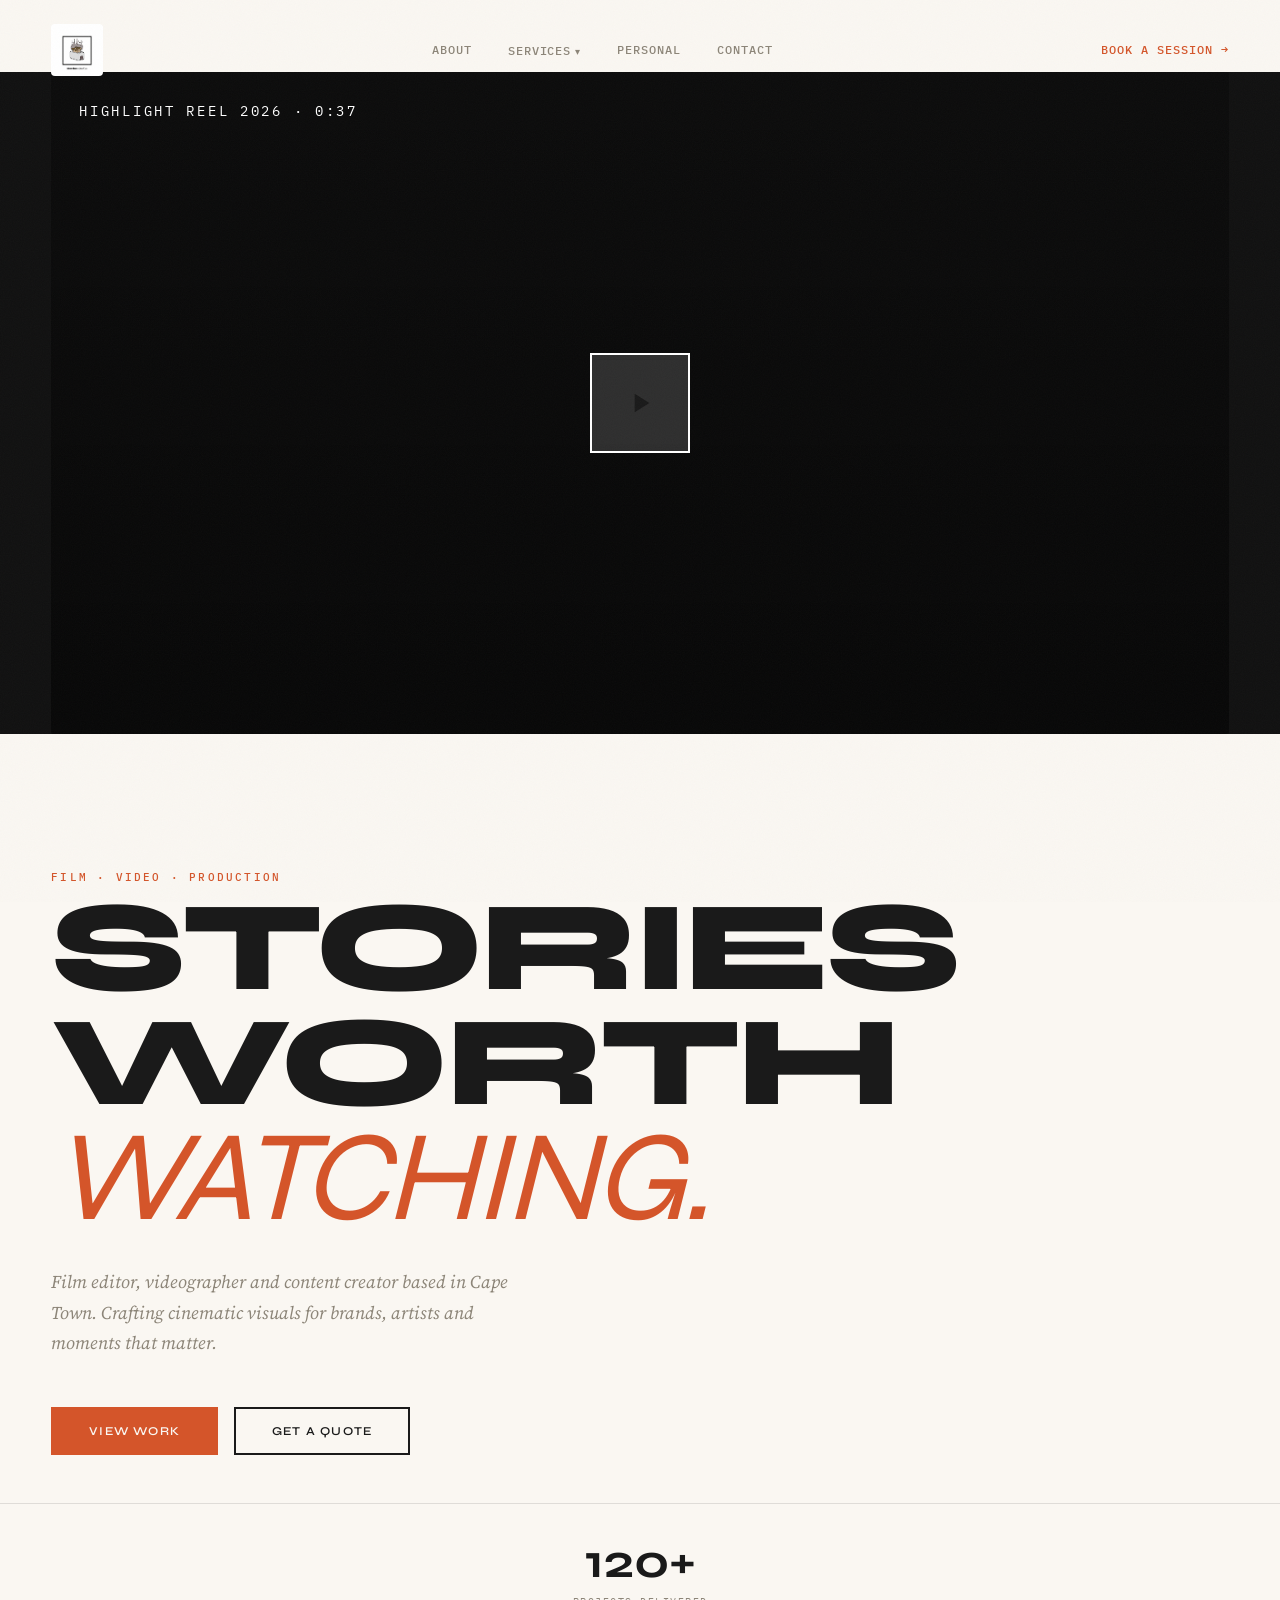
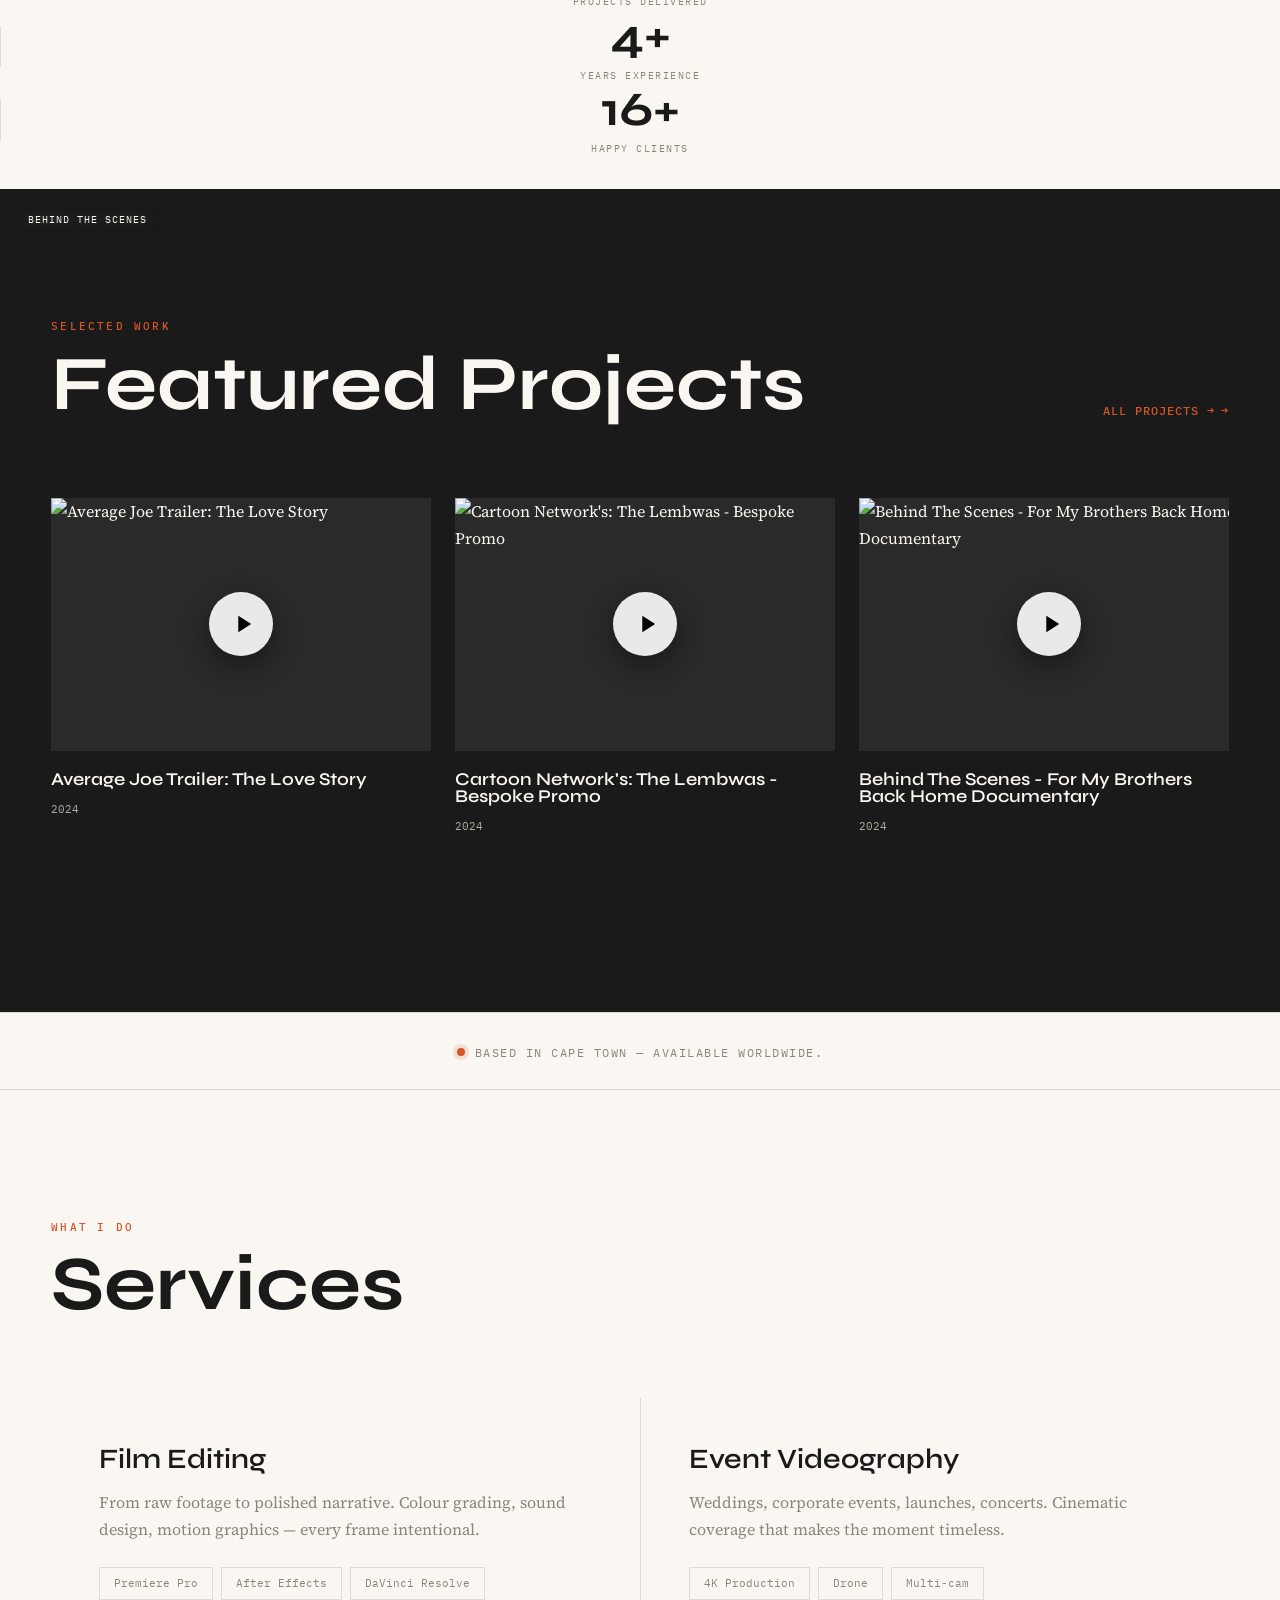
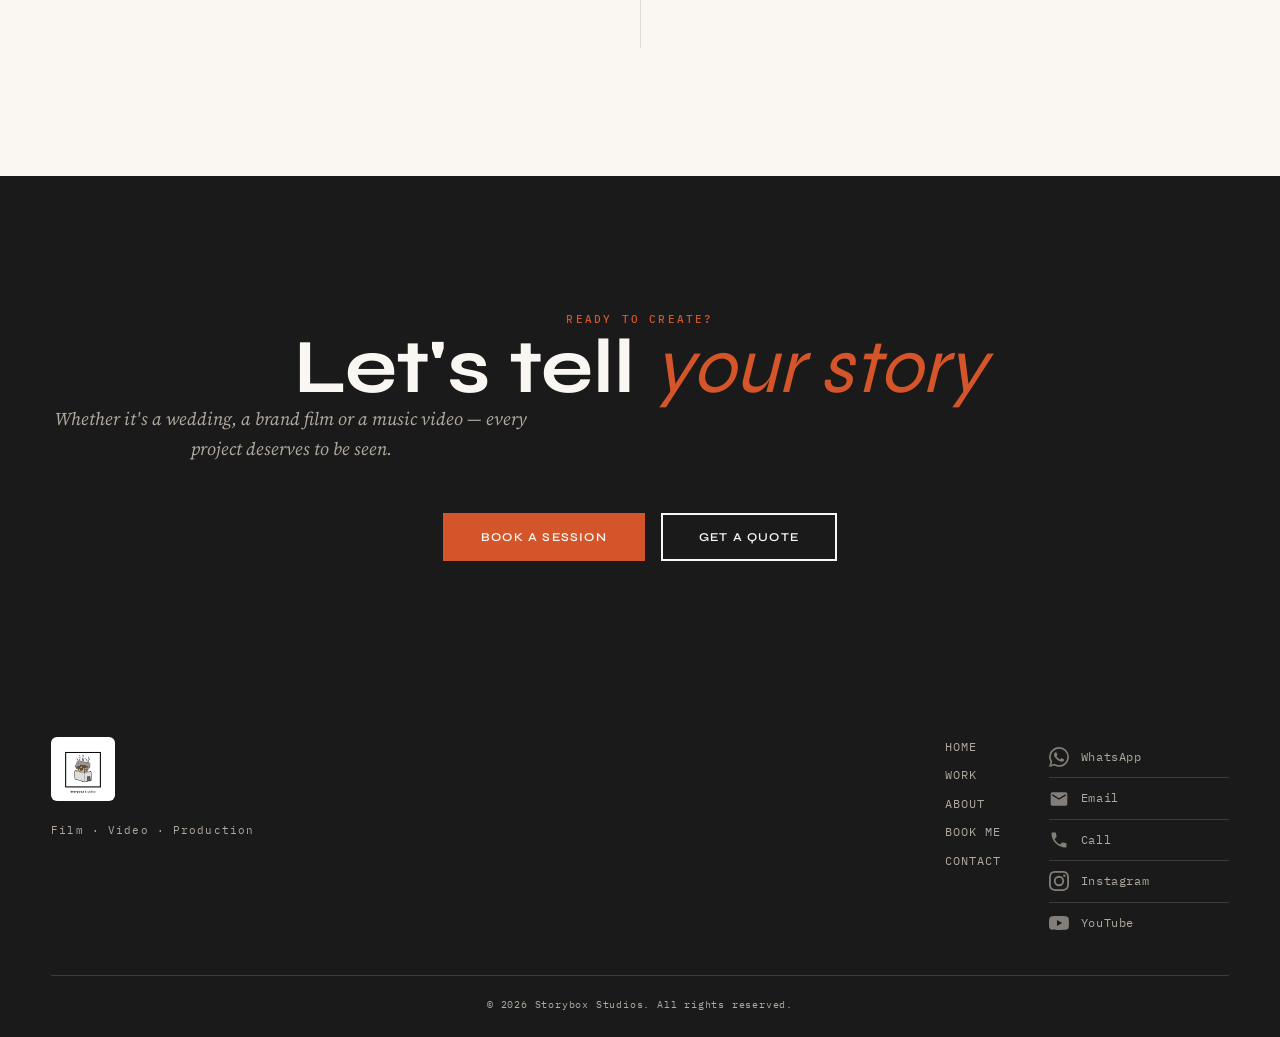
==== index.html @ 56332107 "Fix stats (5yr exp, 20+ clients, remove awards), use logo as OG thumbnail Co-Authored-By: Claude Opu" ====
<!DOCTYPE html>
<html lang="en">
<head>
  <meta charset="UTF-8">
  <meta name="viewport" content="width=device-width, initial-scale=1.0">
  <title>Storybox Studios — Film · Video · Production by Jefte Mulamba</title>
  <meta name="description" content="Storybox Studios by Jefte Mulamba — cinematic storytelling through film editing — Film Editor, Videographer and Photographer based in Cape Town, crafting visuals that move people.">
  <meta name="theme-color" content="#FAF7F2">
  <link rel="icon" href="images/icons/favicon.jpeg" type="image/jpeg">

  <!-- Open Graph / Twitter card — shown when the URL is pasted in
       Slack / WhatsApp / iMessage / LinkedIn / Twitter, etc. -->
  <meta property="og:type" content="website">
  <meta property="og:title" content="Storybox Studios — Film · Video · Production by Jefte Mulamba">
  <meta property="og:description" content="Cinematic films, events and portraits from Cape Town. Watch the 2026 highlight reel.">
  <meta property="og:url" content="https://jefte-portfolio-v2.vercel.app/">
  <meta property="og:site_name" content="Storybox Studios">
  <meta property="og:image" content="https://jefte-portfolio-v2.vercel.app/images/logo.jpeg">
  <meta property="og:image:width" content="500">
  <meta property="og:image:height" content="500">
  <meta name="twitter:card" content="summary">
  <meta name="twitter:title" content="Storybox Studios — Film · Video · Production by Jefte Mulamba">
  <meta name="twitter:description" content="Cinematic films, events and production from Cape Town.">
  <meta name="twitter:image" content="https://jefte-portfolio-v2.vercel.app/images/logo.jpeg">
  <link rel="preconnect" href="https://fonts.googleapis.com">
  <link rel="preconnect" href="https://fonts.gstatic.com" crossorigin>
  <link href="https://fonts.googleapis.com/css2?family=IBM+Plex+Mono:wght@400;500&family=Source+Serif+4:ital,wght@0,400;0,600;1,400&family=Syne:wght@400..800&display=swap" rel="stylesheet">
  <link rel="stylesheet" href="css/style.css">
</head>
<body>

  <!-- Navigation -->
  <nav class="nav">
    <div class="container flex-between">
      <a href="index.html" class="nav-logo"><img src="images/logo.jpeg" alt="Storybox Studios" class="nav-logo-img"></a>
      <div class="nav-links">
        <a href="about.html">About</a>
        <div class="nav-dropdown">
          <span class="nav-dropdown-toggle">Services <span class="nav-dropdown-arrow">▾</span></span>
          <div class="nav-dropdown-menu">
            <a href="film-editing.html">Trailers</a>
            <a href="videography.html">Behind The Scenes</a>
            <a href="documentaries.html">Documentary</a>
            <a href="social-media.html">Social Media</a>
            <a href="events.html">Event</a>
          </div>
        </div>
        
        <a href="personal.html">Personal</a>
        <a href="contact.html">Contact</a>
      </div>
      <a href="booking.html" class="nav-cta">Book a Session &rarr;</a>
      <button class="nav-hamburger" aria-label="Toggle menu"><span></span><span></span><span></span></button>
    </div>
  </nav>

  <!-- Mobile Menu -->
  <div class="nav-mobile">
    <a href="index.html">Home</a>
    <a href="about.html">About</a>
    <a href="film-editing.html" class="nav-mobile-sub">Trailers</a>
    <a href="videography.html" class="nav-mobile-sub">Behind The Scenes</a>
    <a href="documentaries.html" class="nav-mobile-sub">Documentary</a>
    <a href="social-media.html" class="nav-mobile-sub">Social Media</a>
    <a href="events.html" class="nav-mobile-sub">Event</a>
    <a href="personal.html">Personal</a>
    <a href="contact.html">Contact</a>
    <a href="booking.html" class="btn btn-primary" style="margin-top:24px;">Book Me</a>
  </div>

  <main>

    <!-- Showreel — Hover-to-play highlight reel -->
    <section class="showreel-hero">
      <div class="container">
        <div class="showreel-hover" id="showreel-hover" data-video="4DM_57ZgZG4">
          <div class="showreel-thumb" style="width:100%;aspect-ratio:16/9;background-image:url('https://img.youtube.com/vi/4DM_57ZgZG4/maxresdefault.jpg');background-size:cover;background-position:center;position:relative;cursor:pointer;border-radius:2px;overflow:hidden;">
            <div style="position:absolute;inset:0;background:linear-gradient(180deg,rgba(0,0,0,0.3) 0%,rgba(0,0,0,0.55) 100%);pointer-events:none;"></div>
            <span style="position:absolute;top:clamp(16px,3vw,28px);left:clamp(16px,3vw,28px);color:#fff;letter-spacing:0.2em;z-index:2;font-family:'IBM Plex Mono',monospace;font-size:clamp(0.7rem,1.2vw,0.85rem);text-transform:uppercase;">HIGHLIGHT REEL 2026 &middot; 0:37</span>
            <div class="play-btn" style="position:absolute;top:50%;left:50%;transform:translate(-50%,-50%);z-index:2;width:clamp(64px,10vw,100px);height:clamp(64px,10vw,100px);background:rgba(255,255,255,0.15);border-color:#fff;backdrop-filter:blur(4px);-webkit-backdrop-filter:blur(4px);border:2px solid #fff;display:flex;align-items:center;justify-content:center;cursor:pointer;transition:all 0.3s ease;">
              <svg viewBox="0 0 24 24" fill="none" xmlns="http://www.w3.org/2000/svg" style="fill:#fff;width:32px;height:32px;"><polygon points="8,5 19,12 8,19" fill="currentColor"/></svg>
            </div>
          </div>
          <div class="showreel-player" id="showreel-player" style="display:none;aspect-ratio:16/9;border-radius:2px;overflow:hidden;"></div>
        </div>
      </div>
    </section>

    <!-- Hero Section -->
    <section class="hero" style="min-height:auto;padding:clamp(80px,10vw,140px) 0 0;">
      <div class="container">
        <div class="hero-content">
          <span class="section-subtitle">Film &middot; Video &middot; Production</span>
          <h1>STORIES<br>WORTH <em>Watching.</em></h1>
          <p class="hero-subtitle">Film editor, videographer and content creator based in Cape Town. Crafting cinematic visuals for brands, artists and moments that matter.</p>
          <div class="hero-buttons" style="position:relative;z-index:3;">
            <a href="portfolio.html" class="btn btn-primary">View Work</a>
            <a href="quote.html" class="btn btn-secondary">Get a Quote</a>
          </div>
        </div>
      </div>
      <div class="hero-stats">
        <div class="stat">
          <div class="stat-number"><span class="counter" data-target="150">0</span>+</div>
          <div class="stat-label">Projects Delivered</div>
        </div>
        <div class="stat">
          <div class="stat-number"><span class="counter" data-target="5">0</span>+</div>
          <div class="stat-label">Years Experience</div>
        </div>
        <div class="stat">
          <div class="stat-number"><span class="counter" data-target="20">0</span>+</div>
          <div class="stat-label">Happy Clients</div>
        </div>
      </div>
    </section>

    <!-- (Showreel moved to top of page) -->

    <!-- Featured Projects Section -->
    <section class="section section--dark reveal">
      <div class="container">
        <div class="section-header">
          <div>
            <span class="section-subtitle">Selected Work</span>
            <h2>Featured Projects</h2>
          </div>
          <a href="portfolio.html" class="btn-text">All Projects &rarr;</a>
        </div>
        <div class="projects-scroll">
          <a href="https://youtu.be/Tak3udb7nVI" data-video="Tak3udb7nVI" target="_blank" rel="noopener" class="project-card" data-category="documentary">
            <div class="project-card-image">
              <img src="https://img.youtube.com/vi/Tak3udb7nVI/maxresdefault.jpg" alt="Average Joe Trailer: The Love Story" loading="lazy">
            </div>
            <span class="project-card-category">TRAILER</span>
            <div class="project-card-info">
              <h3 class="project-card-title">Average Joe Trailer: The Love Story</h3>
              <span class="project-card-meta">2024</span>
            </div>
          </a>
          <a href="https://youtu.be/nRXGHxlPu4A" data-video="nRXGHxlPu4A" target="_blank" rel="noopener" class="project-card" data-category="documentary">
            <div class="project-card-image">
              <img src="https://img.youtube.com/vi/nRXGHxlPu4A/maxresdefault.jpg" alt="Cartoon Network's: The Lembwas - Bespoke Promo" loading="lazy">
            </div>
            <span class="project-card-category">TRAILER</span>
            <div class="project-card-info">
              <h3 class="project-card-title">Cartoon Network's: The Lembwas - Bespoke Promo</h3>
              <span class="project-card-meta">2024</span>
            </div>
          </a>
          <a href="https://youtu.be/83xiYw1awkE" data-video="83xiYw1awkE" target="_blank" rel="noopener" class="project-card" data-category="video">
            <div class="project-card-image">
              <img src="https://img.youtube.com/vi/83xiYw1awkE/maxresdefault.jpg" alt="Behind The Scenes - For My Brothers Back Home Documentary" loading="lazy">
            </div>
            <span class="project-card-category">BEHIND THE SCENES</span>
            <div class="project-card-info">
              <h3 class="project-card-title">Behind The Scenes - For My Brothers Back Home Documentary</h3>
              <span class="project-card-meta">2024</span>
            </div>
          </a>
          <a href="https://youtu.be/ZZcAOhdCEIQ" data-video="ZZcAOhdCEIQ" target="_blank" rel="noopener" class="project-card" data-category="video">
            <div class="project-card-image">
              <img src="https://img.youtube.com/vi/ZZcAOhdCEIQ/maxresdefault.jpg" alt="Behind The Scenes - Average Joe S2" loading="lazy">
            </div>
            <span class="project-card-category">BEHIND THE SCENES</span>
            <div class="project-card-info">
              <h3 class="project-card-title">Behind The Scenes - Average Joe S2</h3>
              <span class="project-card-meta">2024</span>
            </div>
          </a>
        </div>
      </div>
    </section>

    <!-- One-line personality beat between Featured Projects and Services -->
    <section class="location-beat">
      <div class="container">
        <p>
          <span class="location-dot"></span>
          Based in Cape Town &mdash; available worldwide.
        </p>
      </div>
    </section>

    <!-- Services Section -->
    <section class="section section--light reveal">
      <div class="container">
        <div class="section-header">
          <div>
            <span class="section-subtitle">What I Do</span>
            <h2>Services</h2>
          </div>
        </div>
        <div class="services-grid">
          <div class="service-card">
            <h3>Film Editing</h3>
            <p>From raw footage to polished narrative. Colour grading, sound design, motion graphics — every frame intentional.</p>
            <div class="service-tags">
              <span class="service-tag">Premiere Pro</span>
              <span class="service-tag">After Effects</span>
              <span class="service-tag">DaVinci Resolve</span>
            </div>
          </div>
          <div class="service-card">
            <h3>Event Videography</h3>
            <p>Weddings, corporate events, launches, concerts. Cinematic coverage that makes the moment timeless.</p>
            <div class="service-tags">
              <span class="service-tag">4K Production</span>
              <span class="service-tag">Drone</span>
              <span class="service-tag">Multi-cam</span>
            </div>
          </div>
        </div>
      </div>
    </section>

    <!-- CTA Section -->
    <section class="section section--dark reveal" style="text-align:center;">
      <div class="container">
        <span class="section-subtitle">Ready to create?</span>
        <h2>Let's tell <em>your story</em></h2>
        <p class="hero-subtitle">Whether it's a wedding, a brand film or a music video — every project deserves to be seen.</p>
        <div class="hero-buttons" style="justify-content:center;">
          <a href="booking.html" class="btn btn-primary">Book a Session</a>
          <a href="quote.html" class="btn btn-secondary">Get a Quote</a>
        </div>
      </div>
    </section>

  </main>

  <!-- Footer -->
  <footer class="footer">
    <div class="container">
      <div class="footer-compact">
        <div class="footer-brand">
          <a href="index.html" class="nav-logo" style="display:inline-block;margin-bottom:12px;"><img src="images/logo.jpeg" alt="Storybox Studios" class="nav-logo-img nav-logo-img--footer"></a>
          <p>Film &middot; Video &middot; Production</p>
        </div>
        <div class="footer-nav">
          <a href="index.html">Home</a>
          <a href="portfolio.html">Work</a>
          <a href="about.html">About</a>
          <a href="booking.html">Book Me</a>
          <a href="contact.html">Contact</a>
        </div>
        <div class="footer-social">
          <a href="https://wa.me/27761708151" target="_blank" rel="noopener" aria-label="WhatsApp"><svg width="20" height="20" viewBox="0 0 24 24" fill="currentColor"><path d="M17.472 14.382c-.297-.149-1.758-.867-2.03-.967-.273-.099-.471-.148-.67.15-.197.297-.767.966-.94 1.164-.173.199-.347.223-.644.075-.297-.15-1.255-.463-2.39-1.475-.883-.788-1.48-1.761-1.653-2.059-.173-.297-.018-.458.13-.606.134-.133.298-.347.446-.52.149-.174.198-.298.298-.497.099-.198.05-.371-.025-.52-.075-.149-.669-1.612-.916-2.207-.242-.579-.487-.5-.669-.51-.173-.008-.371-.01-.57-.01-.198 0-.52.074-.792.372-.272.297-1.04 1.016-1.04 2.479 0 1.462 1.065 2.875 1.213 3.074.149.198 2.096 3.2 5.077 4.487.709.306 1.262.489 1.694.625.712.227 1.36.195 1.871.118.571-.085 1.758-.719 2.006-1.413.248-.694.248-1.289.173-1.413-.074-.124-.272-.198-.57-.347m-5.421 7.403h-.004a9.87 9.87 0 01-5.031-1.378l-.361-.214-3.741.982.998-3.648-.235-.374a9.86 9.86 0 01-1.51-5.26c.001-5.45 4.436-9.884 9.888-9.884 2.64 0 5.122 1.03 6.988 2.898a9.825 9.825 0 012.893 6.994c-.003 5.45-4.437 9.884-9.885 9.884m8.413-18.297A11.815 11.815 0 0012.05 0C5.495 0 .16 5.335.157 11.892c0 2.096.547 4.142 1.588 5.945L.057 24l6.305-1.654a11.882 11.882 0 005.683 1.448h.005c6.554 0 11.89-5.335 11.893-11.893a11.821 11.821 0 00-3.48-8.413z"/></svg><span>WhatsApp</span></a>
          <a href="mailto:jeftenotwstudios@gmail.com" aria-label="Email"><svg width="20" height="20" viewBox="0 0 24 24" fill="currentColor"><path d="M20 4H4c-1.1 0-2 .9-2 2v12c0 1.1.9 2 2 2h16c1.1 0 2-.9 2-2V6c0-1.1-.9-2-2-2zm0 4l-8 5-8-5V6l8 5 8-5v2z"/></svg><span>Email</span></a>
          <a href="tel:+27761708151" aria-label="Call"><svg width="20" height="20" viewBox="0 0 24 24" fill="currentColor"><path d="M6.62 10.79c1.44 2.83 3.76 5.14 6.59 6.59l2.2-2.2c.27-.27.67-.36 1.02-.24 1.12.37 2.33.57 3.57.57.55 0 1 .45 1 1V20c0 .55-.45 1-1 1-9.39 0-17-7.61-17-17 0-.55.45-1 1-1h3.5c.55 0 1 .45 1 1 0 1.25.2 2.45.57 3.57.11.35.03.74-.25 1.02l-2.2 2.2z"/></svg><span>Call</span></a>
          <a href="https://instagram.com/jeftes_photography" target="_blank" rel="noopener" aria-label="Instagram"><svg width="20" height="20" viewBox="0 0 24 24" fill="currentColor"><path d="M12 2.163c3.204 0 3.584.012 4.85.07 3.252.148 4.771 1.691 4.919 4.919.058 1.265.069 1.645.069 4.849 0 3.205-.012 3.584-.069 4.849-.149 3.225-1.664 4.771-4.919 4.919-1.266.058-1.644.07-4.85.07-3.204 0-3.584-.012-4.849-.07-3.26-.149-4.771-1.699-4.919-4.92-.058-1.265-.07-1.644-.07-4.849 0-3.204.013-3.583.07-4.849.149-3.227 1.664-4.771 4.919-4.919 1.266-.057 1.645-.069 4.849-.069zM12 0C8.741 0 8.333.014 7.053.072 2.695.272.273 2.69.073 7.052.014 8.333 0 8.741 0 12c0 3.259.014 3.668.072 4.948.2 4.358 2.618 6.78 6.98 6.98C8.333 23.986 8.741 24 12 24c3.259 0 3.668-.014 4.948-.072 4.354-.2 6.782-2.618 6.979-6.98.059-1.28.073-1.689.073-4.948 0-3.259-.014-3.667-.072-4.947-.196-4.354-2.617-6.78-6.979-6.98C15.668.014 15.259 0 12 0zm0 5.838a6.162 6.162 0 100 12.324 6.162 6.162 0 000-12.324zM12 16a4 4 0 110-8 4 4 0 010 8zm6.406-11.845a1.44 1.44 0 100 2.881 1.44 1.44 0 000-2.881z"/></svg><span>Instagram</span></a>
          <a href="https://youtube.com/@jefte" target="_blank" rel="noopener" aria-label="YouTube"><svg width="20" height="20" viewBox="0 0 24 24" fill="currentColor"><path d="M23.498 6.186a3.016 3.016 0 00-2.122-2.136C19.505 3.545 12 3.545 12 3.545s-7.505 0-9.377.505A3.017 3.017 0 00.502 6.186C0 8.07 0 12 0 12s0 3.93.502 5.814a3.016 3.016 0 002.122 2.136c1.871.505 9.376.505 9.376.505s7.505 0 9.377-.505a3.015 3.015 0 002.122-2.136C24 15.93 24 12 24 12s0-3.93-.502-5.814zM9.545 15.568V8.432L15.818 12l-6.273 3.568z"/></svg><span>YouTube</span></a>
        </div>
      </div>
      <div class="footer-bottom">
        <p>&copy; 2026 Storybox Studios. All rights reserved.</p>
      </div>
    </div>
  </footer>

  <script src="js/main.js"></script>
  <script>
  // Showreel: hover-to-play (desktop) + tap-to-play (mobile) with unmute button
  (function() {
    var el = document.getElementById('showreel-hover');
    if (!el) return;
    var videoId = el.getAttribute('data-video');
    var thumb = el.querySelector('.showreel-thumb');
    var player = document.getElementById('showreel-player');
    var timer = null;
    var ytPlayer = null;
    var isMuted = true;
    var isPlaying = false;
    var apiReady = false;
    var isTouch = 'ontouchstart' in window || navigator.maxTouchPoints > 0;

    // Create unmute button
    var unmuteBtn = document.createElement('button');
    unmuteBtn.type = 'button';
    unmuteBtn.setAttribute('aria-label', 'Unmute video');
    unmuteBtn.style.cssText = 'display:none;position:absolute;bottom:20px;right:20px;z-index:10;width:48px;height:48px;border-radius:50%;border:2px solid #fff;background:rgba(0,0,0,0.6);color:#fff;cursor:pointer;font-size:20px;backdrop-filter:blur(4px);-webkit-backdrop-filter:blur(4px);transition:background 0.2s;';
    unmuteBtn.textContent = '\uD83D\uDD07';
    el.style.position = 'relative';
    el.appendChild(unmuteBtn);

    // Create close button (mobile only)
    var closeBtn = document.createElement('button');
    closeBtn.type = 'button';
    closeBtn.setAttribute('aria-label', 'Close video');
    closeBtn.style.cssText = 'display:none;position:absolute;top:16px;right:16px;z-index:10;width:40px;height:40px;border-radius:50%;border:2px solid #fff;background:rgba(0,0,0,0.6);color:#fff;cursor:pointer;font-size:18px;backdrop-filter:blur(4px);-webkit-backdrop-filter:blur(4px);transition:background 0.2s;line-height:1;';
    closeBtn.textContent = '\u2715';
    el.appendChild(closeBtn);

    unmuteBtn.addEventListener('click', function(e) {
      e.stopPropagation();
      e.preventDefault();
      if (!ytPlayer || !ytPlayer.isMuted) return;
      try {
        if (isMuted) {
          ytPlayer.unMute();
          ytPlayer.setVolume(100);
          isMuted = false;
          unmuteBtn.textContent = '\uD83D\uDD0A';
        } else {
          ytPlayer.mute();
          isMuted = true;
          unmuteBtn.textContent = '\uD83D\uDD07';
        }
      } catch(err) {}
    });

    function startVideo() {
      if (isPlaying) return;
      if (!apiReady) return;
      isPlaying = true;
      var playerDiv = document.createElement('div');
      playerDiv.id = 'yt-showreel';
      playerDiv.style.cssText = 'width:100%;height:100%;';
      while (player.firstChild) player.removeChild(player.firstChild);
      player.appendChild(playerDiv);
      player.style.display = 'block';
      thumb.style.display = 'none';
      unmuteBtn.style.display = 'block';
      if (isTouch) closeBtn.style.display = 'block';
      isMuted = true;
      unmuteBtn.textContent = '\uD83D\uDD07';

      ytPlayer = new YT.Player('yt-showreel', {
        videoId: videoId,
        playerVars: {
          autoplay: 1,
          mute: 1,
          controls: 0,
          showinfo: 0,
          rel: 0,
          modestbranding: 1,
          loop: 1,
          playlist: videoId,
          playsinline: 1,
          enablejsapi: 1,
          origin: window.location.origin
        },
        events: {
          onReady: function(event) {
            event.target.playVideo();
          }
        }
      });
    }

    function stopVideo() {
      clearTimeout(timer);
      try {
        if (ytPlayer && ytPlayer.destroy) {
          ytPlayer.destroy();
        }
      } catch(err) {}
      ytPlayer = null;
      player.style.display = 'none';
      while (player.firstChild) player.removeChild(player.firstChild);
      thumb.style.display = 'block';
      unmuteBtn.style.display = 'none';
      closeBtn.style.display = 'none';
      isMuted = true;
      isPlaying = false;
    }

    if (isTouch) {
      el.addEventListener('click', function(e) {
        if (e.target === unmuteBtn || e.target === closeBtn) return;
        e.preventDefault();
        if (isPlaying) return;
        startVideo();
      });

      closeBtn.addEventListener('click', function(e) {
        e.stopPropagation();
        e.preventDefault();
        stopVideo();
      });
    } else {
      el.addEventListener('mouseenter', function() {
        timer = setTimeout(startVideo, 300);
      });

      el.addEventListener('mouseleave', function() {
        stopVideo();
      });
    }

    // Load YouTube IFrame API
    window.onYouTubeIframeAPIReady = function() {
      apiReady = true;
    };
    var tag = document.createElement('script');
    tag.src = 'https://www.youtube.com/iframe_api';
    document.head.appendChild(tag);
  })();
  </script>
</body>
</html>
---- css/style.css ----
/* ============================================================
   JEFTE PORTFOLIO — Editorial Brutalist Stylesheet
   Film Editor / Videographer / Photographer

   Aesthetic: High-fashion magazine meets architectural brutalism
   References: Vogue, Wallpaper*, Kinfolk
   ============================================================ */


/* ============================================================
   0. CSS CUSTOM PROPERTIES
   ============================================================ */

:root {
  /* Backgrounds */
  --bg-light: #FAF7F2;
  --bg-dark: #1A1A1A;
  --bg-darker: #111111;

  /* Text */
  --text-dark: #1A1A1A;
  --text-light: #FAF7F2;
  --text-muted: #8C8578;
  --text-muted-light: #B0A99F;

  /* Accent */
  --accent: #D4552A;
  --accent-hover: #E06030;

  /* Borders */
  --border-dark: #1A1A1A;
  --border-light: rgba(26, 26, 26, 0.12);
  --border-light-on-dark: rgba(250, 247, 242, 0.15);

  /* Spacing */
  --section-padding: clamp(80px, 10vw, 160px);
  --container-padding: clamp(24px, 4vw, 60px);
}


/* ============================================================
   1. RESET & BASE
   ============================================================ */

*,
*::before,
*::after {
  box-sizing: border-box;
  margin: 0;
  padding: 0;
}

html {
  scroll-behavior: smooth;
  -webkit-text-size-adjust: 100%;
}

body {
  font-family: 'Source Serif 4', serif;
  font-size: 1rem;
  line-height: 1.7;
  color: var(--text-dark);
  background-color: var(--bg-light);
  -webkit-font-smoothing: antialiased;
  -moz-osx-font-smoothing: grayscale;
  overflow-x: hidden;
}

/* Film Grain Overlay — static texture, no animation to prevent edge flicker */
body::after {
  content: '';
  position: fixed;
  top: -2px;
  left: -2px;
  width: calc(100% + 4px);
  height: calc(100% + 4px);
  pointer-events: none;
  z-index: 9999;
  opacity: 0.03;
  background-image: url("data:image/svg+xml,%3Csvg viewBox='0 0 256 256' xmlns='http://www.w3.org/2000/svg'%3E%3Cfilter id='noise'%3E%3CfeTurbulence type='fractalNoise' baseFrequency='0.9' numOctaves='4' stitchTiles='stitch'/%3E%3C/filter%3E%3Crect width='100%25' height='100%25' filter='url(%23noise)'/%3E%3C/svg%3E");
  background-repeat: repeat;
  background-size: 256px 256px;
}

::selection {
  background-color: var(--accent);
  color: var(--text-light);
}

img {
  max-width: 100%;
  height: auto;
  display: block;
}

a {
  color: inherit;
  text-decoration: none;
}

ul,
ol {
  list-style: none;
}

button {
  font-family: inherit;
  cursor: pointer;
  border: none;
  background: none;
}

input,
select,
textarea {
  font-family: inherit;
  font-size: inherit;
}


/* ============================================================
   2. TYPOGRAPHY
   ============================================================ */

h1, h2, h3, h4, h5, h6 {
  font-family: 'Syne', sans-serif;
  font-weight: 700;
  line-height: 0.95;
}

h1 {
  font-size: clamp(3rem, 10vw, 10rem);
  font-weight: 800;
  line-height: 0.9;
  letter-spacing: -0.03em;
  text-transform: uppercase;
}

h2 {
  font-size: clamp(2.5rem, 6vw, 5rem);
  font-weight: 700;
  line-height: 0.95;
}

h3 {
  font-size: clamp(1.25rem, 2.5vw, 1.75rem);
  font-weight: 600;
}

p {
  font-family: 'Source Serif 4', serif;
  line-height: 1.7;
  color: var(--text-muted);
}

/* Dramatic weight contrast — thin italic em inside bold headings */
h1 em,
h2 em {
  font-style: italic;
  font-weight: 400;
  color: var(--accent);
}

/* Section subtitle — monospace label */
.section-subtitle {
  font-family: 'IBM Plex Mono', monospace;
  font-size: 0.6875rem;
  font-weight: 500;
  letter-spacing: 0.2em;
  text-transform: uppercase;
  color: var(--accent);
}

/* Large decorative section numbers: 01, 02, 03 ... */
.section-number {
  font-family: 'Syne', sans-serif;
  font-size: clamp(6rem, 15vw, 12rem);
  font-weight: 800;
  color: transparent;
  -webkit-text-stroke: 1px rgba(26, 26, 26, 0.08);
  position: absolute;
  pointer-events: none;
  user-select: none;
  line-height: 1;
}

/* Section numbers on dark backgrounds */
.section--dark .section-number {
  -webkit-text-stroke-color: rgba(250, 247, 242, 0.06);
}


/* ============================================================
   3. LAYOUT
   ============================================================ */

.container {
  max-width: 1400px;
  margin-left: auto;
  margin-right: auto;
  padding-left: var(--container-padding);
  padding-right: var(--container-padding);
}

section {
  padding: var(--section-padding) 0;
  position: relative;
  overflow: hidden;
}

.section--dark {
  background-color: var(--bg-dark);
  color: var(--text-light);
}

.section--dark p {
  color: var(--text-muted-light);
}

.section--dark h1,
.section--dark h2,
.section--dark h3 {
  color: var(--text-light);
}

.section--light {
  background-color: var(--bg-light);
}


/* ============================================================
   4. NAVIGATION
   ============================================================ */

.nav {
  position: fixed;
  top: 0;
  left: 0;
  width: 100%;
  z-index: 1000;
  padding: 24px 0;
  transition: background 0.4s ease, padding 0.3s ease, border-color 0.3s ease;
}

.nav-scrolled {
  background: rgba(250, 247, 242, 0.95);
  backdrop-filter: blur(20px);
  -webkit-backdrop-filter: blur(20px);
  border-bottom: 1px solid var(--border-light);
  padding: 16px 0;
}

.nav .container {
  display: flex;
  align-items: center;
  justify-content: space-between;
}

.nav-logo {
  font-family: 'Syne', sans-serif;
  font-size: 1.25rem;
  font-weight: 800;
  text-transform: uppercase;
  letter-spacing: 0.1em;
  color: var(--text-dark);
  transition: color 0.3s ease;
}

.flex-between {
  display: flex;
  align-items: center;
  justify-content: space-between;
}

/* Desktop nav links */
.nav-links {
  display: none;
  align-items: center;
  gap: 36px;
}

.nav-links a {
  font-family: 'IBM Plex Mono', monospace;
  font-size: 0.75rem;
  font-weight: 500;
  text-transform: uppercase;
  letter-spacing: 0.08em;
  color: var(--text-muted);
  transition: color 0.3s ease;
}

.nav-links a:hover {
  color: var(--text-dark);
}

.nav-links a.active {
  color: var(--accent);
}

/* CTA link in nav */
.nav-cta {
  display: none;
  font-family: 'IBM Plex Mono', monospace;
  font-size: 0.75rem;
  font-weight: 500;
  text-transform: uppercase;
  letter-spacing: 0.08em;
  color: var(--accent);
  transition: color 0.3s ease;
}

.nav-cta:hover {
  color: var(--accent-hover);
}

/* Nav Dropdown */
.nav-dropdown {
  position: relative;
}

.nav-dropdown-toggle {
  font-family: 'IBM Plex Mono', monospace;
  font-size: 0.75rem;
  font-weight: 500;
  text-transform: uppercase;
  letter-spacing: 0.08em;
  color: var(--text-muted);
  transition: color 0.3s ease;
  cursor: pointer;
  display: inline-flex;
  align-items: center;
  gap: 4px;
}

.nav-dropdown-toggle:hover,
.nav-dropdown-toggle.active {
  color: var(--text-dark);
}

.nav-dropdown-arrow {
  font-size: 0.625rem;
  transition: transform 0.3s ease;
}

.nav-dropdown:hover .nav-dropdown-arrow {
  transform: rotate(180deg);
}

.nav-dropdown-menu {
  position: absolute;
  top: calc(100% + 12px);
  left: 50%;
  transform: translateX(-50%);
  background: var(--bg-light);
  border: 1px solid var(--border-light);
  padding: 12px 0;
  min-width: 200px;
  opacity: 0;
  visibility: hidden;
  transform: translateX(-50%) translateY(8px);
  transition: all 0.3s ease;
  z-index: 100;
  box-shadow: 0 8px 32px rgba(0,0,0,0.08);
}

.nav-dropdown:hover .nav-dropdown-menu {
  opacity: 1;
  visibility: visible;
  transform: translateX(-50%) translateY(0);
}

.nav-dropdown-menu a {
  display: block;
  padding: 10px 24px;
  font-family: 'IBM Plex Mono', monospace;
  font-size: 0.6875rem;
  font-weight: 400;
  letter-spacing: 0.05em;
  color: var(--text-muted);
  transition: all 0.2s ease;
}

.nav-dropdown-menu a:hover {
  color: var(--accent);
  padding-left: 28px;
}

/* Dark nav dropdown */
.section--dark .nav-dropdown-menu,
.nav--dark .nav-dropdown-menu {
  background: var(--bg-dark);
  border-color: var(--border-light-on-dark);
}

/* Mobile sub-items */
.nav-mobile-sub {
  font-size: 0.95rem !important;
  font-weight: 400 !important;
  padding-left: 20px !important;
  text-transform: none !important;
  letter-spacing: 0.02em !important;
  color: var(--text-muted-light) !important;
  font-family: 'IBM Plex Mono', monospace !important;
  border-bottom-color: rgba(250, 247, 242, 0.06) !important;
  padding-top: 10px;
  padding-bottom: 10px;
}

.nav-mobile-sub::before {
  content: '';
  display: inline-block;
  width: 16px;
  height: 1px;
  background: var(--accent);
  margin-right: 12px;
  vertical-align: middle;
}

/* Showreel Hero — full-width video at top */
.showreel-hero {
  padding: 0;
  margin-top: 72px; /* clear fixed nav */
  background: var(--bg-darker);
  position: relative;
  overflow: visible;
}

.showreel-hero .video-placeholder {
  min-height: 60vh;
  max-height: 80vh;
}

/* Hamburger */
.nav-hamburger {
  display: flex;
  flex-direction: column;
  justify-content: center;
  gap: 6px;
  width: 28px;
  height: 28px;
  cursor: pointer;
  background: none;
  border: none;
  padding: 0;
  z-index: 1001;
}

.nav-hamburger span {
  display: block;
  width: 24px;
  height: 2px;
  background-color: var(--text-dark);
  transition: transform 0.3s ease, opacity 0.3s ease;
}

.nav-hamburger.active span {
  background-color: var(--text-light);
}

.nav-hamburger.active span:nth-child(1) {
  transform: translateY(8px) rotate(45deg);
}

.nav-hamburger.active span:nth-child(2) {
  opacity: 0;
}

.nav-hamburger.active span:nth-child(3) {
  transform: translateY(-8px) rotate(-45deg);
}

/* Mobile menu */
.nav-mobile {
  position: fixed;
  top: 0;
  left: 0;
  width: 100%;
  height: 100vh;
  background-color: var(--bg-dark);
  display: flex;
  flex-direction: column;
  align-items: flex-start;
  justify-content: center;
  padding: 80px 40px 40px;
  gap: 0;
  opacity: 0;
  visibility: hidden;
  transition: opacity 0.4s ease, visibility 0.4s ease;
  z-index: 999;
  overflow-y: auto;
}

.nav-mobile.active {
  opacity: 1;
  visibility: visible;
}

.nav-mobile a {
  font-family: 'Syne', sans-serif;
  font-size: 1.5rem;
  font-weight: 600;
  text-transform: uppercase;
  letter-spacing: 0.04em;
  color: var(--text-light);
  transition: color 0.3s ease;
  padding: 12px 0;
  display: block;
  width: 100%;
  border-bottom: 1px solid var(--border-light-on-dark);
}

.nav-mobile a:last-of-type {
  border-bottom: none;
}

.nav-mobile a:hover,
.nav-mobile a:active {
  color: var(--accent);
}

.nav-mobile .btn {
  margin-top: 32px;
  width: 100%;
  justify-content: center;
  border-bottom: none;
  font-size: 0.85rem;
}

/* Dark nav variant — for pages with dark hero */
.nav--dark .nav-logo {
  color: var(--text-light);
}

.nav--dark .nav-hamburger span {
  background-color: var(--text-light);
}

.nav--dark .nav-links a {
  color: var(--text-muted-light);
}

.nav--dark .nav-links a:hover {
  color: var(--text-light);
}

.nav--dark.nav-scrolled {
  background: rgba(26, 26, 26, 0.95);
}

.nav--dark.nav-scrolled .nav-logo {
  color: var(--text-light);
}

/* Desktop breakpoint */
@media (min-width: 1024px) {
  .nav-links {
    display: flex;
  }

  .nav-cta {
    display: inline-flex;
    align-items: center;
    gap: 6px;
  }

  .nav-hamburger {
    display: none;
  }
}


/* ============================================================
   5. HERO
   ============================================================ */

.hero {
  min-height: 100vh;
  display: flex;
  flex-direction: column;
  justify-content: center;
  position: relative;
  background-color: var(--bg-light);
  overflow: hidden;
  padding-top: 120px;
  padding-bottom: 180px;
}

.hero-content {
  position: relative;
  z-index: 2;
}

.hero h1 {
  margin-bottom: 32px;
}

.hero-subtitle {
  font-family: 'Source Serif 4', serif;
  font-style: italic;
  font-size: 1.125rem;
  max-width: 480px;
  color: var(--text-muted);
  margin-bottom: 48px;
  line-height: 1.7;
}

.hero-buttons {
  display: flex;
  gap: 16px;
  flex-wrap: wrap;
}

/* Hero stats bar */
.hero-stats {
  position: relative;
  border-top: 1px solid var(--border-light);
  padding: 32px 0;
  margin-top: 48px;
}

.hero-stats .container {
  display: grid;
  grid-template-columns: repeat(2, 1fr);
  gap: 24px;
}

.stat {
  text-align: center;
  position: relative;
}

.stat-number {
  font-family: 'Syne', sans-serif;
  font-size: clamp(2rem, 4vw, 3rem);
  font-weight: 700;
  color: var(--text-dark);
  line-height: 1.1;
  display: block;
}

.stat-label {
  font-family: 'IBM Plex Mono', monospace;
  font-size: 0.625rem;
  letter-spacing: 0.15em;
  text-transform: uppercase;
  color: var(--text-muted);
  display: block;
  margin-top: 4px;
}

/* Scroll indicator */
.scroll-indicator {
  position: absolute;
  bottom: 160px;
  left: 50%;
  transform: translateX(-50%);
  display: flex;
  flex-direction: column;
  align-items: center;
  gap: 12px;
  z-index: 2;
}

.scroll-indicator span {
  font-family: 'IBM Plex Mono', monospace;
  font-size: 0.625rem;
  letter-spacing: 0.15em;
  text-transform: uppercase;
  color: var(--text-muted);
}

.scroll-indicator::after {
  content: '';
  display: block;
  width: 1px;
  height: 50px;
  background: linear-gradient(to bottom, var(--accent), transparent);
  animation: scrollPulse 2s ease-in-out infinite;
}

@keyframes scrollPulse {
  0%, 100% {
    opacity: 1;
    transform: scaleY(1);
  }
  50% {
    opacity: 0.4;
    transform: scaleY(0.6);
  }
}

/* Desktop stats — 4 columns with dividers */
@media (min-width: 768px) {
  .hero-stats .container {
    grid-template-columns: repeat(4, 1fr);
  }

  .stat + .stat::before {
    content: '';
    position: absolute;
    left: 0;
    top: 50%;
    transform: translateY(-50%);
    width: 1px;
    height: 40px;
    background-color: var(--border-light);
  }
}


/* ============================================================
   6. BUTTONS
   ============================================================ */

.btn {
  display: inline-flex;
  align-items: center;
  gap: 8px;
  padding: 16px 36px;
  font-family: 'Syne', sans-serif;
  font-size: 0.75rem;
  font-weight: 600;
  text-transform: uppercase;
  letter-spacing: 0.1em;
  border-radius: 0;
  cursor: pointer;
  transition: all 0.3s ease;
  line-height: 1;
}

.btn-primary {
  background-color: var(--accent);
  color: var(--text-light);
  border: 2px solid var(--accent);
}

.btn-primary:hover {
  background-color: var(--accent-hover);
  border-color: var(--accent-hover);
  transform: translateY(-2px);
}

.btn-secondary {
  background-color: transparent;
  color: var(--text-dark);
  border: 2px solid var(--text-dark);
}

.btn-secondary:hover {
  background-color: var(--text-dark);
  color: var(--text-light);
}

/* Secondary button on dark sections */
.section--dark .btn-secondary {
  border-color: var(--text-light);
  color: var(--text-light);
}

.section--dark .btn-secondary:hover {
  background-color: var(--text-light);
  color: var(--text-dark);
}

/* Text button — minimal, with arrow */
.btn-text {
  padding: 0;
  border: none;
  background: none;
  color: var(--accent);
  font-family: 'IBM Plex Mono', monospace;
  font-size: 0.75rem;
  font-weight: 500;
  text-transform: uppercase;
  letter-spacing: 0.08em;
  cursor: pointer;
  transition: color 0.3s ease;
  display: inline-flex;
  align-items: center;
  gap: 6px;
}

.btn-text::after {
  content: '\2192';
  display: inline-block;
  transition: transform 0.3s ease;
}

.btn-text:hover::after {
  transform: translateX(4px);
}

.btn-text:hover {
  color: var(--accent-hover);
}


/* ============================================================
   7. SECTION HEADERS
   ============================================================ */

.section-header {
  display: flex;
  justify-content: space-between;
  align-items: flex-end;
  flex-wrap: wrap;
  gap: 16px;
  margin-bottom: clamp(48px, 6vw, 80px);
}

.section-header .section-subtitle {
  display: block;
  margin-bottom: 12px;
}


/* ============================================================
   8. SHOWREEL / VIDEO PLACEHOLDER
   ============================================================ */

.video-placeholder {
  position: relative;
  aspect-ratio: 16 / 9;
  background-color: var(--bg-darker);
  border: 1px solid var(--border-light-on-dark);
  overflow: hidden;
  display: flex;
  align-items: center;
  justify-content: center;
}

.video-placeholder span {
  font-family: 'IBM Plex Mono', monospace;
  font-size: 0.875rem;
  color: var(--text-muted-light);
  letter-spacing: 0.1em;
  text-transform: uppercase;
}

.play-btn {
  position: absolute;
  top: 50%;
  left: 50%;
  transform: translate(-50%, -50%);
  width: 80px;
  height: 80px;
  border: 2px solid var(--accent);
  background: transparent;
  display: flex;
  align-items: center;
  justify-content: center;
  cursor: pointer;
  transition: background-color 0.3s ease;
}

.play-btn svg {
  fill: var(--accent);
  width: 24px;
  height: 24px;
  transition: fill 0.3s ease;
}

.play-btn:hover {
  background-color: var(--accent);
}

.play-btn:hover svg {
  fill: var(--text-light);
}


/* ============================================================
   9. PROJECTS — HORIZONTAL SCROLL
   ============================================================ */

.projects-scroll {
  display: flex;
  gap: 24px;
  overflow-x: auto;
  scroll-snap-type: x mandatory;
  padding-bottom: 24px;
  -webkit-overflow-scrolling: touch;
}

/* Custom scrollbar */
.projects-scroll::-webkit-scrollbar {
  height: 3px;
}

.projects-scroll::-webkit-scrollbar-track {
  background: rgba(250, 247, 242, 0.1);
}

.projects-scroll::-webkit-scrollbar-thumb {
  background-color: var(--accent);
}

/* Project card */
.project-card {
  flex-shrink: 0;
  width: clamp(280px, 30vw, 380px);
  scroll-snap-align: start;
  cursor: pointer;
  transition: border-color 0.3s ease;
  border-bottom: 2px solid transparent;
}

.project-card:hover {
  border-bottom-color: var(--accent);
}

.project-card-image {
  aspect-ratio: 3 / 2;
  background-color: #2a2a2a;
  overflow: hidden;
  position: relative;
}

.project-card-image img {
  width: 100%;
  height: 100%;
  object-fit: cover;
  transition: transform 0.6s cubic-bezier(0.16, 1, 0.3, 1);
}

.project-card:hover .project-card-image img {
  transform: scale(1.05);
}

.project-card-category {
  font-family: 'IBM Plex Mono', monospace;
  font-size: 0.625rem;
  text-transform: uppercase;
  letter-spacing: 0.1em;
  position: absolute;
  top: 16px;
  left: 16px;
  background: rgba(26, 26, 26, 0.8);
  color: var(--text-light);
  padding: 6px 12px;
  backdrop-filter: blur(4px);
  -webkit-backdrop-filter: blur(4px);
  z-index: 1;
}

.project-card-info {
  padding: 20px 0;
}

.project-card-title {
  font-family: 'Syne', sans-serif;
  font-size: 1.125rem;
  font-weight: 600;
  color: var(--text-light);
  margin-bottom: 6px;
}

.project-card-meta {
  font-family: 'IBM Plex Mono', monospace;
  font-size: 0.6875rem;
  color: var(--text-muted-light);
}


/* ============================================================
   10. SERVICES
   ============================================================ */

.services-grid {
  display: grid;
  grid-template-columns: 1fr;
  gap: 1px;
  background-color: var(--border-light);
}

.service-card {
  padding: clamp(32px, 4vw, 48px);
  background-color: var(--bg-light);
  border: none;
}

.service-card h3 {
  font-family: 'Syne', sans-serif;
  margin-bottom: 16px;
  transition: color 0.3s ease;
}

.service-card:hover h3 {
  color: var(--accent);
}

.service-card p {
  margin-bottom: 24px;
}

.service-tags {
  display: flex;
  flex-wrap: wrap;
  gap: 8px;
}

.service-tag {
  font-family: 'IBM Plex Mono', monospace;
  font-size: 0.6875rem;
  padding: 6px 14px;
  border: 1px solid var(--border-light);
  color: var(--text-muted);
  transition: border-color 0.3s ease, color 0.3s ease;
}

.service-tag:hover {
  border-color: var(--accent);
  color: var(--accent);
}

@media (min-width: 1024px) {
  .services-grid {
    grid-template-columns: repeat(2, 1fr);
  }
}


/* ============================================================
   11. CTA SECTION
   ============================================================ */

.cta-section {
  background-color: var(--bg-dark);
  text-align: center;
  padding: clamp(100px, 12vw, 200px) 0;
}

.cta-section h2 {
  color: var(--text-light);
  margin-bottom: 20px;
}

.cta-section .section-subtitle {
  color: var(--accent);
  display: block;
  margin-bottom: 12px;
}

.cta-section p {
  color: var(--text-muted-light);
  max-width: 520px;
  margin-left: auto;
  margin-right: auto;
  margin-bottom: 40px;
}

.cta-section .btn {
  margin: 0 auto;
}


/* ============================================================
   12. ABOUT PAGE
   ============================================================ */

.about-grid {
  display: grid;
  grid-template-columns: 1fr;
  gap: clamp(40px, 5vw, 80px);
  align-items: start;
}

.about-image {
  aspect-ratio: 3 / 4;
  background-color: #ddd;
  position: relative;
  overflow: hidden;
}

.about-image img {
  width: 100%;
  height: 100%;
  object-fit: cover;
}

/* Decorative accent square */
.about-image::after {
  content: '';
  position: absolute;
  bottom: -20px;
  right: -20px;
  width: 100px;
  height: 100px;
  border: 2px solid var(--accent);
  z-index: -1;
}

/* Info grid — 2x2 structured data */
.info-grid {
  display: grid;
  grid-template-columns: 1fr 1fr;
  gap: 24px;
  padding: 40px 0;
  border-top: 1px solid var(--border-light);
  border-bottom: 1px solid var(--border-light);
}

.info-label {
  font-family: 'IBM Plex Mono', monospace;
  font-size: 0.625rem;
  text-transform: uppercase;
  letter-spacing: 0.15em;
  color: var(--text-muted);
  margin-bottom: 4px;
}

.info-value {
  font-family: 'Syne', sans-serif;
  font-size: 1rem;
  font-weight: 600;
  color: var(--text-dark);
}

/* Timeline */
.timeline {
  padding-left: 40px;
  position: relative;
}

.timeline::before {
  content: '';
  position: absolute;
  left: 4px;
  top: 0;
  bottom: 0;
  width: 1px;
  background-color: var(--border-light);
}

.timeline-item {
  position: relative;
  padding-bottom: 32px;
}

.timeline-item:last-child {
  padding-bottom: 0;
}

.timeline-item::before {
  content: '';
  position: absolute;
  left: -40px;
  top: 6px;
  width: 10px;
  height: 10px;
  border-radius: 50%;
  background-color: var(--accent);
  border: none;
}

.timeline-year {
  font-family: 'IBM Plex Mono', monospace;
  font-size: 0.75rem;
  font-weight: 500;
  color: var(--accent);
  letter-spacing: 0.08em;
  margin-bottom: 6px;
  display: block;
}

.timeline-item h4 {
  font-family: 'Syne', sans-serif;
  font-size: 1rem;
  font-weight: 600;
  margin-bottom: 4px;
}

.timeline-item p {
  font-size: 0.9375rem;
}

/* Tools grid */
.tools-grid {
  display: flex;
  flex-wrap: wrap;
  gap: 10px;
}

.tool-item {
  padding: 10px 18px;
  border: 1px solid var(--border-light);
  font-family: 'IBM Plex Mono', monospace;
  font-size: 0.75rem;
  color: var(--text-muted);
  transition: border-color 0.3s ease, color 0.3s ease;
}

.tool-item:hover {
  border-color: var(--accent);
  color: var(--accent);
}

@media (min-width: 1024px) {
  .about-grid {
    grid-template-columns: 5fr 4fr;
  }
}


/* ============================================================
   13. FORMS (Booking, Quote, Contact)
   ============================================================ */

.form-grid {
  display: grid;
  grid-template-columns: 1fr;
  gap: 20px;
}

.form-group {
  display: flex;
  flex-direction: column;
  gap: 8px;
}

.form-group label {
  font-family: 'IBM Plex Mono', monospace;
  font-size: 0.6875rem;
  text-transform: uppercase;
  letter-spacing: 0.1em;
  color: var(--text-muted);
}

.form-input,
.form-select,
.form-textarea {
  width: 100%;
  padding: 16px;
  background: transparent;
  border: 1px solid var(--border-light);
  border-radius: 0;
  color: var(--text-dark);
  font-family: 'Source Serif 4', serif;
  font-size: 1rem;
  transition: border-color 0.3s ease, box-shadow 0.3s ease;
  -webkit-appearance: none;
  appearance: none;
}

.form-input:focus,
.form-select:focus,
.form-textarea:focus {
  outline: none;
  border-color: var(--accent);
  box-shadow: 0 0 0 3px rgba(212, 85, 42, 0.1);
}

.form-input::placeholder,
.form-textarea::placeholder {
  color: var(--text-muted);
}

/* Custom select arrow */
.form-select {
  background-image: url("data:image/svg+xml,%3Csvg xmlns='http://www.w3.org/2000/svg' width='12' height='8' viewBox='0 0 12 8'%3E%3Cpath fill='%238C8578' d='M1 1l5 5 5-5'/%3E%3C/svg%3E");
  background-repeat: no-repeat;
  background-position: right 16px center;
  padding-right: 44px;
}

.form-textarea {
  min-height: 140px;
  resize: vertical;
}

/* Forms on dark backgrounds */
.section--dark .form-input,
.section--dark .form-select,
.section--dark .form-textarea {
  border-color: var(--border-light-on-dark);
  color: var(--text-light);
}

.section--dark .form-input::placeholder,
.section--dark .form-textarea::placeholder {
  color: var(--text-muted-light);
}

.section--dark .form-input:focus,
.section--dark .form-select:focus,
.section--dark .form-textarea:focus {
  border-color: var(--accent);
}

@media (min-width: 768px) {
  .form-grid {
    grid-template-columns: repeat(2, 1fr);
  }

  .form-group.full-width {
    grid-column: span 2;
  }
}


/* ============================================================
   14. PAGE HEADER (inner pages)
   ============================================================ */

.page-header {
  padding: 180px 0 80px;
  text-align: center;
  border-bottom: 1px solid var(--border-light);
  position: relative;
  overflow: hidden;
}

.page-header h1 {
  margin-bottom: 16px;
}

.page-header p {
  max-width: 560px;
  margin-left: auto;
  margin-right: auto;
}

.page-header .section-subtitle {
  display: block;
  margin-bottom: 12px;
}

/* Dark page headers */
.page-header.section--dark {
  border-bottom-color: var(--border-light-on-dark);
}

@media (min-width: 1024px) {
  .page-header {
    padding: 220px 0 100px;
  }
}


/* ============================================================
   15. FILTER BAR
   ============================================================ */

.filter-bar {
  display: flex;
  flex-wrap: wrap;
  gap: 8px;
  margin-bottom: 48px;
}

.filter-btn {
  font-family: 'IBM Plex Mono', monospace;
  font-size: 0.75rem;
  text-transform: uppercase;
  letter-spacing: 0.05em;
  padding: 10px 24px;
  border: 1px solid var(--border-light);
  color: var(--text-muted);
  background: transparent;
  cursor: pointer;
  transition: border-color 0.3s ease, color 0.3s ease, background-color 0.3s ease;
}

.filter-btn:hover {
  border-color: var(--text-dark);
  color: var(--text-dark);
}

.filter-btn.active {
  background-color: var(--text-dark);
  color: var(--text-light);
  border-color: var(--text-dark);
}

/* Filter on dark backgrounds */
.section--dark .filter-btn {
  border-color: var(--border-light-on-dark);
  color: var(--text-muted-light);
}

.section--dark .filter-btn:hover {
  border-color: var(--text-light);
  color: var(--text-light);
}

.section--dark .filter-btn.active {
  background-color: var(--accent);
  color: var(--text-light);
  border-color: var(--accent);
}


/* ============================================================
   16. FOOTER
   ============================================================ */

.footer {
  background-color: var(--bg-dark);
  color: var(--text-light);
  padding: 48px 0 24px;
  border-top: none;
}

/* Compact footer layout */
.footer-compact {
  display: flex;
  flex-direction: column;
  gap: 32px;
  margin-bottom: 32px;
}

.footer-brand .nav-logo {
  display: inline-block;
  margin-bottom: 8px;
}

.footer-brand p {
  color: var(--text-muted-light);
  font-family: 'IBM Plex Mono', monospace;
  font-size: 0.7rem;
  letter-spacing: 0.1em;
}

/* Footer page links — horizontal row */
.footer-nav {
  display: flex;
  flex-wrap: wrap;
  gap: 8px 24px;
}

.footer-nav a {
  font-family: 'IBM Plex Mono', monospace;
  font-size: 0.75rem;
  color: var(--text-muted-light);
  text-transform: uppercase;
  letter-spacing: 0.08em;
  transition: color 0.3s ease;
}

.footer-nav a:hover {
  color: var(--text-light);
}

/* Footer social — icon + label in a column */
.footer-social {
  display: flex;
  flex-direction: column;
  gap: 0;
}

.footer-social a {
  display: flex;
  align-items: center;
  gap: 12px;
  padding: 10px 0;
  color: var(--text-muted-light);
  font-family: 'IBM Plex Mono', monospace;
  font-size: 0.75rem;
  letter-spacing: 0.05em;
  transition: color 0.3s ease;
  border-bottom: 1px solid var(--border-light-on-dark);
}

.footer-social a:last-child {
  border-bottom: none;
}

.footer-social a:hover {
  color: var(--accent);
}

.footer-social svg {
  flex-shrink: 0;
  opacity: 0.7;
  transition: opacity 0.3s ease;
}

.footer-social a:hover svg {
  opacity: 1;
}

.footer-bottom {
  border-top: 1px solid var(--border-light-on-dark);
  padding-top: 20px;
  display: flex;
  justify-content: center;
  align-items: center;
}

.footer-bottom p {
  font-family: 'IBM Plex Mono', monospace;
  font-size: 0.625rem;
  color: var(--text-muted-light);
  letter-spacing: 0.08em;
}

/* Desktop: footer in one row */
@media (min-width: 768px) {
  .footer-compact {
    flex-direction: row;
    align-items: flex-start;
    justify-content: space-between;
    gap: 48px;
  }

  .footer-brand {
    flex: 1;
  }

  .footer-nav {
    flex-direction: column;
    gap: 8px;
  }

  .footer-social {
    min-width: 180px;
  }
}


/* ============================================================
   17. ANIMATIONS
   ============================================================ */

/* Scroll reveal */
.reveal {
  opacity: 0;
  transform: translateY(40px);
  transition: opacity 1s cubic-bezier(0.16, 1, 0.3, 1),
              transform 1s cubic-bezier(0.16, 1, 0.3, 1);
}

.reveal.revealed {
  opacity: 1;
  transform: translateY(0);
}

/* Stagger delays */
.reveal-delay-1 { transition-delay: 0.1s; }
.reveal-delay-2 { transition-delay: 0.2s; }
.reveal-delay-3 { transition-delay: 0.3s; }
.reveal-delay-4 { transition-delay: 0.4s; }
.reveal-delay-5 { transition-delay: 0.5s; }

/* Keyframe: Fade in up */
@keyframes fadeInUp {
  from {
    opacity: 0;
    transform: translateY(30px);
  }
  to {
    opacity: 1;
    transform: translateY(0);
  }
}

/* Keyframe: Grain animation */
@keyframes grain {
  0% { transform: translate(0, 0); }
  10% { transform: translate(-2%, -2%); }
  20% { transform: translate(2%, 2%); }
  30% { transform: translate(-1%, 3%); }
  40% { transform: translate(3%, -1%); }
  50% { transform: translate(-3%, 1%); }
  60% { transform: translate(1%, -3%); }
  70% { transform: translate(-2%, 2%); }
  80% { transform: translate(2%, -2%); }
  90% { transform: translate(-1%, 1%); }
  100% { transform: translate(0, 0); }
}

/* Underline hover effect for links */
.underline-hover {
  position: relative;
  display: inline-block;
}

.underline-hover::after {
  content: '';
  position: absolute;
  bottom: -2px;
  left: 0;
  width: 0;
  height: 1px;
  background-color: currentColor;
  transition: width 0.4s cubic-bezier(0.16, 1, 0.3, 1);
}

.underline-hover:hover::after {
  width: 100%;
}


/* ============================================================
   18. RESPONSIVE BREAKPOINTS
   ============================================================ */

/* ----- Max-width 480px: Small phones ----- */
@media (max-width: 480px) {
  h1 {
    font-size: clamp(2.25rem, 9vw, 3.5rem);
  }

  .page-header h1 {
    font-size: clamp(2rem, 8.5vw, 3rem);
    word-break: break-word;
  }

  .hero {
    padding-top: 100px;
    padding-bottom: 200px;
  }

  .hero-buttons {
    flex-direction: column;
  }

  .hero-buttons .btn {
    width: 100%;
    justify-content: center;
  }

  .scroll-indicator {
    display: none;
  }
}

/* ----- 768px: Tablet ----- */
@media (min-width: 768px) {
  .hero-stats .container {
    grid-template-columns: repeat(4, 1fr);
  }
}

/* ----- 1024px: Desktop ----- */
@media (min-width: 1024px) {
  /* Nav shown in section 4 */

  /* Services grid in section 10 */

  /* About grid in section 12 */

  /* Page header padding in section 14 */
}


/* ============================================================
   19. UTILITY CLASSES
   ============================================================ */

.text-center {
  text-align: center;
}

.text-accent {
  color: var(--accent);
}

.mb-0 { margin-bottom: 0; }
.mb-8 { margin-bottom: 8px; }
.mb-16 { margin-bottom: 16px; }
.mb-24 { margin-bottom: 24px; }
.mb-32 { margin-bottom: 32px; }
.mb-48 { margin-bottom: 48px; }

.mt-24 { margin-top: 24px; }
.mt-48 { margin-top: 48px; }

/* Visually hidden — accessible */
.sr-only {
  position: absolute;
  width: 1px;
  height: 1px;
  padding: 0;
  margin: -1px;
  overflow: hidden;
  clip: rect(0, 0, 0, 0);
  white-space: nowrap;
  border: 0;
}

/* Portfolio grid — for non-scroll layout on portfolio page */
.portfolio-grid,
.projects-grid {
  display: grid;
  grid-template-columns: 1fr;
  gap: 24px;
}

@media (min-width: 768px) {
  .portfolio-grid,
  .projects-grid {
    grid-template-columns: repeat(2, 1fr);
  }
}

@media (min-width: 1024px) {
  .portfolio-grid,
  .projects-grid {
    grid-template-columns: repeat(3, 1fr);
  }
}


/* ============================================================
   20. PREFERS REDUCED MOTION
   ============================================================ */

@media (prefers-reduced-motion: reduce) {
  html {
    scroll-behavior: auto;
  }

  .reveal {
    opacity: 1;
    transform: none;
    transition: none;
  }

  body::after {
    animation: none;
  }

  .scroll-indicator::after {
    animation: none;
  }

  *,
  *::before,
  *::after {
    transition-duration: 0.01ms !important;
    animation-duration: 0.01ms !important;
  }
}

/* ============================================================
   Mobile cramp fixes (2026-04-09)
   - Hero stats: on small screens, flow naturally under the buttons
     instead of being absolutely positioned and overlapping them.
   - Ensure `.reveal` sections don't stay invisible forever if the
     IntersectionObserver never fires (e.g. no-JS, bot, screenshot tool).
   ============================================================ */

@media (max-width: 767px) {
  .hero {
    padding-bottom: 32px;
  }
  .hero-stats {
    position: static;
    border-top: 1px solid var(--border-light);
    margin-top: 40px;
    padding: 24px 0 0;
  }
  .hero-stats .container {
    gap: 20px;
  }
}

/* Progressive-enhancement fallback: if the user's browser blocks
   IntersectionObserver (or some oddity prevents the `revealed` class
   from being added), make sure reveal sections still fade in via a
   one-shot CSS animation after a short delay. */
@keyframes bwReveal {
  to {
    opacity: 1;
    transform: translateY(0);
  }
}
.reveal {
  animation: bwReveal 1s cubic-bezier(0.16, 1, 0.3, 1) 0.6s forwards;
}
.reveal.revealed {
  animation: none;
}

/* ============================================================
   Video Lightbox (in-page YouTube player)
   ============================================================ */
.video-lightbox {
  position: fixed;
  inset: 0;
  background: rgba(0, 0, 0, 0.92);
  z-index: 9999;
  display: none;
  align-items: center;
  justify-content: center;
  padding: clamp(16px, 4vw, 40px);
  animation: vlFade 0.25s ease;
}
.video-lightbox.active { display: flex; }

@keyframes vlFade {
  from { opacity: 0; }
  to   { opacity: 1; }
}

.video-lightbox-inner {
  position: relative;
  width: 100%;
  max-width: 1100px;
  aspect-ratio: 16 / 9;
  background: #000;
  border-radius: 4px;
  overflow: hidden;
  box-shadow: 0 40px 120px rgba(0, 0, 0, 0.7);
}
.video-lightbox-inner iframe {
  width: 100%;
  height: 100%;
  border: 0;
  display: block;
}

.video-lightbox-close {
  position: absolute;
  top: -44px;
  right: 0;
  width: 36px;
  height: 36px;
  border: 1px solid rgba(255, 255, 255, 0.25);
  background: transparent;
  color: #fff;
  font-family: 'Syne', sans-serif;
  font-size: 1.1rem;
  cursor: pointer;
  border-radius: 50%;
  display: flex;
  align-items: center;
  justify-content: center;
  transition: background 0.2s, border-color 0.2s;
}
.video-lightbox-close:hover {
  background: rgba(255, 255, 255, 0.08);
  border-color: rgba(255, 255, 255, 0.5);
}

/* Play badge overlay on video-enabled project cards */
.project-card[data-video]::after {
  content: '▶';
  position: absolute;
  top: 50%;
  left: 50%;
  transform: translate(-50%, -50%);
  width: 64px;
  height: 64px;
  border-radius: 50%;
  background: rgba(255, 255, 255, 0.95);
  color: #000;
  display: flex;
  align-items: center;
  justify-content: center;
  font-size: 22px;
  pointer-events: none;
  opacity: 0.92;
  transition: transform 0.25s ease, opacity 0.25s ease;
  z-index: 3;
}
.project-card[data-video]:hover::after {
  transform: translate(-50%, -50%) scale(1.08);
  opacity: 1;
}

/* ============================================================
   Play badge + showreel centering fixes (2026-04-09)
   ============================================================ */

/* .project-card had no position:relative, so the ::after play
   badge I added earlier was escaping the card bounds. Scope the
   badge to the image container which already has position:relative. */
.project-card[data-video]::after {
  content: none;
}
.project-card[data-video] .project-card-image {
  position: relative;
}
.project-card[data-video] .project-card-image::after {
  content: '';
  position: absolute;
  top: 50%;
  left: 50%;
  transform: translate(-50%, -50%);
  width: 64px;
  height: 64px;
  border-radius: 50%;
  background: rgba(255, 255, 255, 0.95);
  pointer-events: none;
  z-index: 3;
  transition: transform 0.25s ease, opacity 0.25s ease;
  opacity: 0.95;
  /* Play triangle, drawn with a clip-path so it crisps at any DPI */
  background-image: url("data:image/svg+xml;utf8,<svg xmlns='http://www.w3.org/2000/svg' viewBox='0 0 24 24' fill='black'><polygon points='8,5 19,12 8,19'/></svg>");
  background-repeat: no-repeat;
  background-position: 56% center;
  background-size: 28px 28px;
  box-shadow: 0 10px 30px rgba(0, 0, 0, 0.45);
}
.project-card[data-video]:hover .project-card-image::after {
  transform: translate(-50%, -50%) scale(1.08);
  opacity: 1;
}

/* Showreel hero: center and size properly on mobile.
   The inline aspect-ratio + min-height: 60vh combo was breaking
   mobile layout because the forced height fought the aspect-ratio. */
@media (max-width: 767px) {
  .showreel-hero {
    display: block;
    margin-top: 68px;
  }
  /* Full-bleed on mobile — no container padding */
  .showreel-hero .container {
    padding-left: 0;
    padding-right: 0;
    max-width: 100%;
  }
  .showreel-hero .video-placeholder {
    min-height: 0;
    aspect-ratio: 16 / 9;
    width: 100%;
    max-width: 100%;
    max-height: none;
  }
  .showreel-hover,
  .showreel-thumb,
  .showreel-player {
    width: 100% !important;
    border-radius: 0 !important;
  }
  /* Reduce gap between reel and hero */
  .hero {
    padding-top: 40px !important;
  }
  /* Clean up nav logo on mobile */
  .nav-logo-img {
    height: 44px;
    border-radius: 6px;
  }
  /* Footer logo — single, no white box */
  .nav-logo-img--footer {
    height: 52px;
    border-radius: 6px;
  }
}

/* Explicit centering on the showreel play-btn across all breakpoints
   — defensive override in case a parent overrides flex. */
.showreel-hero .play-btn {
  position: absolute;
  top: 50%;
  left: 50%;
  transform: translate(-50%, -50%);
  margin: 0;
}
.showreel-hero .play-btn:hover {
  transform: translate(-50%, -50%) scale(1.05);
}

/* Showreel trigger — anchor wraps the placeholder so the whole
   hero is one giant click target that opens the lightbox. */
.showreel-trigger {
  display: block;
  text-decoration: none;
  color: inherit;
  position: relative;
}
.showreel-trigger .video-placeholder {
  position: relative;
}
/* Dark overlay over the thumbnail so the HIGHLIGHT REEL label
   and play button stay legible even over bright frames. */
.showreel-trigger .video-placeholder::before {
  content: '';
  position: absolute;
  inset: 0;
  background: linear-gradient(
    180deg,
    rgba(0, 0, 0, 0.3) 0%,
    rgba(0, 0, 0, 0.55) 100%
  );
  pointer-events: none;
  z-index: 1;
  transition: background 0.35s ease;
}
.showreel-trigger:hover .video-placeholder::before {
  background: linear-gradient(
    180deg,
    rgba(0, 0, 0, 0.15) 0%,
    rgba(0, 0, 0, 0.4) 100%
  );
}
/* Label sits absolute top-left, above the gradient overlay. */
.showreel-trigger .video-placeholder > span {
  position: absolute;
  top: clamp(16px, 3vw, 28px);
  left: clamp(16px, 3vw, 28px);
  color: #fff;
  letter-spacing: 0.2em;
  z-index: 2;
  font-family: 'IBM Plex Mono', monospace;
  font-size: clamp(0.7rem, 1.2vw, 0.85rem);
  text-transform: uppercase;
}

/* Play button: force absolute center on top of the gradient.
   Previous rule accidentally set position:relative via a combined
   selector and broke centering. */
.showreel-trigger .video-placeholder > .play-btn {
  position: absolute;
  top: 50%;
  left: 50%;
  transform: translate(-50%, -50%);
  width: clamp(64px, 10vw, 100px);
  height: clamp(64px, 10vw, 100px);
  margin: 0;
  z-index: 2;
  background: rgba(255, 255, 255, 0.15);
  border-color: #fff;
  backdrop-filter: blur(4px);
  -webkit-backdrop-filter: blur(4px);
}
.showreel-trigger .video-placeholder > .play-btn svg {
  fill: #fff;
  width: 32px;
  height: 32px;
}
.showreel-trigger:hover .video-placeholder > .play-btn {
  transform: translate(-50%, -50%) scale(1.08);
  background: rgba(255, 255, 255, 0.22);
}

/* ============================================================
   Home polish (2026-04-09 pt 2)
   ============================================================ */

/* Featured Projects: horizontal-scroll stays on desktop, but on
   mobile turn it into a 2x2 grid so all 4 videos are visible
   without swiping. Nobody swipes. */
@media (max-width: 767px) {
  .projects-scroll {
    display: grid !important;
    grid-template-columns: 1fr 1fr;
    gap: 16px;
    overflow: visible !important;
    scroll-snap-type: none !important;
  }
  .projects-scroll .project-card {
    width: 100% !important;
    min-width: 0;
    flex-shrink: 1;
  }
}

/* Showreel vignette — darker corners, bright center. Makes the
   centered play button feel inevitable. */
.showreel-trigger .video-placeholder::after {
  content: '';
  position: absolute;
  inset: 0;
  pointer-events: none;
  z-index: 1;
  background: radial-gradient(
    ellipse at center,
    rgba(0, 0, 0, 0) 40%,
    rgba(0, 0, 0, 0.35) 80%,
    rgba(0, 0, 0, 0.6) 100%
  );
}

/* Location beat — one-line personality between Featured Projects
   and Services. Thin strip, no background heaviness. */
.location-beat {
  padding: 24px 0;
  background-color: var(--bg-light);
  border-top: 1px solid var(--border-light);
  border-bottom: 1px solid var(--border-light);
  text-align: center;
}
.location-beat p {
  font-family: 'IBM Plex Mono', monospace;
  font-size: 0.78rem;
  letter-spacing: 0.12em;
  text-transform: uppercase;
  color: var(--text-muted);
  margin: 0;
  display: inline-flex;
  align-items: center;
  gap: 10px;
}
.location-beat .location-dot {
  display: inline-block;
  width: 8px;
  height: 8px;
  border-radius: 50%;
  background: var(--accent);
  box-shadow: 0 0 0 4px rgba(212, 85, 42, 0.15);
  animation: locationPulse 2.4s ease-in-out infinite;
}
@keyframes locationPulse {
  0%, 100% { transform: scale(1); opacity: 1; }
  50% { transform: scale(0.8); opacity: 0.6; }
}
body.light .location-beat {
  background-color: var(--bg-light);
}


/* ============================================================
   21. NAV LOGO IMAGE (Storybox Studios rebrand)
   ============================================================ */

.nav-logo-img {
  height: 52px;
  width: auto;
  display: block;
  object-fit: contain;
  border-radius: 4px;
}

.nav-logo-img--footer {
  height: 64px;
  border-radius: 6px;
}

/* On scrolled nav, slightly smaller */
.nav-scrolled .nav-logo-img {
  height: 42px;
}


/* ============================================================
   22. ABOUT PAGE — PHOTO GALLERY (Storybox Studios)
   ============================================================ */

/* Hero split: big studio portrait left, bio right */
.about-hero-split {
  display: grid;
  grid-template-columns: 1fr;
  gap: 0;
  min-height: 70vh;
}

.about-hero-image {
  position: relative;
  overflow: hidden;
  min-height: 50vh;
}

.about-hero-image img {
  width: 100%;
  height: 100%;
  object-fit: cover;
  display: block;
}

.about-hero-image::after {
  content: '';
  position: absolute;
  bottom: 0;
  left: 0;
  right: 0;
  height: 40%;
  background: linear-gradient(to top, rgba(26,26,26,0.6), transparent);
  pointer-events: none;
}

.about-hero-bio {
  background: var(--bg-dark);
  color: var(--text-light);
  padding: clamp(40px, 6vw, 80px);
  display: flex;
  flex-direction: column;
  justify-content: center;
}

.about-hero-bio .section-subtitle {
  margin-bottom: 16px;
}

.about-hero-bio h1 {
  color: var(--text-light);
  margin-bottom: 32px;
  font-size: clamp(2.5rem, 7vw, 5rem);
}

.about-hero-bio p {
  color: var(--text-muted-light);
  margin-bottom: 16px;
  max-width: 520px;
}

.about-hero-bio p:last-of-type {
  margin-bottom: 0;
}

@media (min-width: 1024px) {
  .about-hero-split {
    grid-template-columns: 1fr 1fr;
    min-height: 85vh;
  }

  .about-hero-image {
    min-height: 0;
  }
}

/* Behind the Lens — asymmetric photo mosaic */
.photo-mosaic {
  display: grid;
  grid-template-columns: 1fr 1fr;
  grid-template-rows: auto;
  gap: 8px;
}

.photo-mosaic-item {
  position: relative;
  overflow: hidden;
  border-radius: 2px;
}

.photo-mosaic-item img {
  width: 100%;
  height: 100%;
  object-fit: cover;
  display: block;
  transition: transform 0.8s cubic-bezier(0.16, 1, 0.3, 1);
}

.photo-mosaic-item:hover img {
  transform: scale(1.04);
}

/* Tall item spans 2 rows */
.photo-mosaic-item--tall {
  grid-row: span 2;
}

/* Wide item spans 2 columns */
.photo-mosaic-item--wide {
  grid-column: span 2;
}

/* Caption overlay on hover */
.photo-mosaic-caption {
  position: absolute;
  bottom: 0;
  left: 0;
  right: 0;
  padding: 16px 20px;
  background: linear-gradient(to top, rgba(0,0,0,0.7), transparent);
  color: #fff;
  font-family: 'IBM Plex Mono', monospace;
  font-size: 0.6875rem;
  letter-spacing: 0.1em;
  text-transform: uppercase;
  opacity: 0;
  transform: translateY(8px);
  transition: opacity 0.4s ease, transform 0.4s ease;
}

.photo-mosaic-item:hover .photo-mosaic-caption {
  opacity: 1;
  transform: translateY(0);
}

@media (min-width: 768px) {
  .photo-mosaic {
    grid-template-columns: 1fr 1fr 1fr;
    gap: 12px;
  }
}

@media (min-width: 1024px) {
  .photo-mosaic {
    gap: 16px;
  }
}

/* Section intro text — centered with max-width */
.section-intro {
  text-align: center;
  max-width: 640px;
  margin: 0 auto clamp(40px, 5vw, 64px);
}

.section-intro h2 {
  margin-bottom: 16px;
}

.section-intro p {
  font-size: 1.0625rem;
}
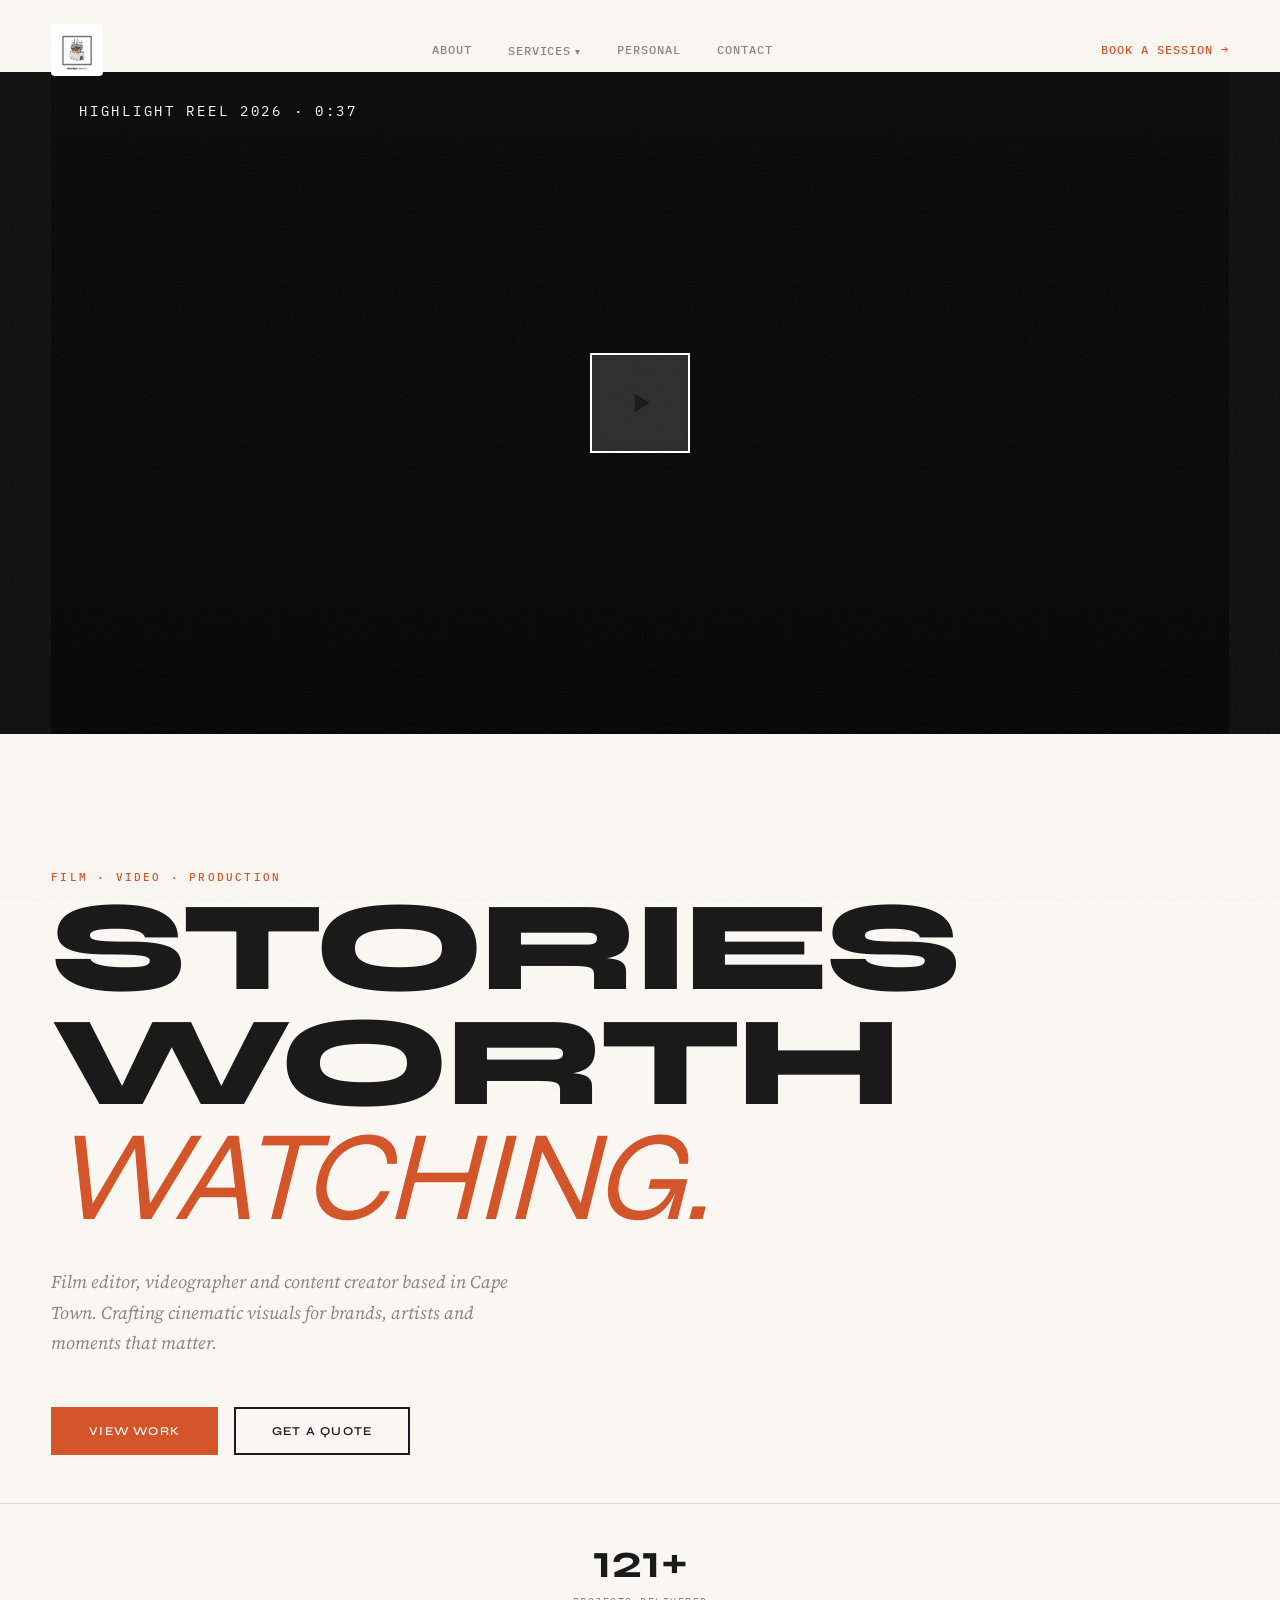
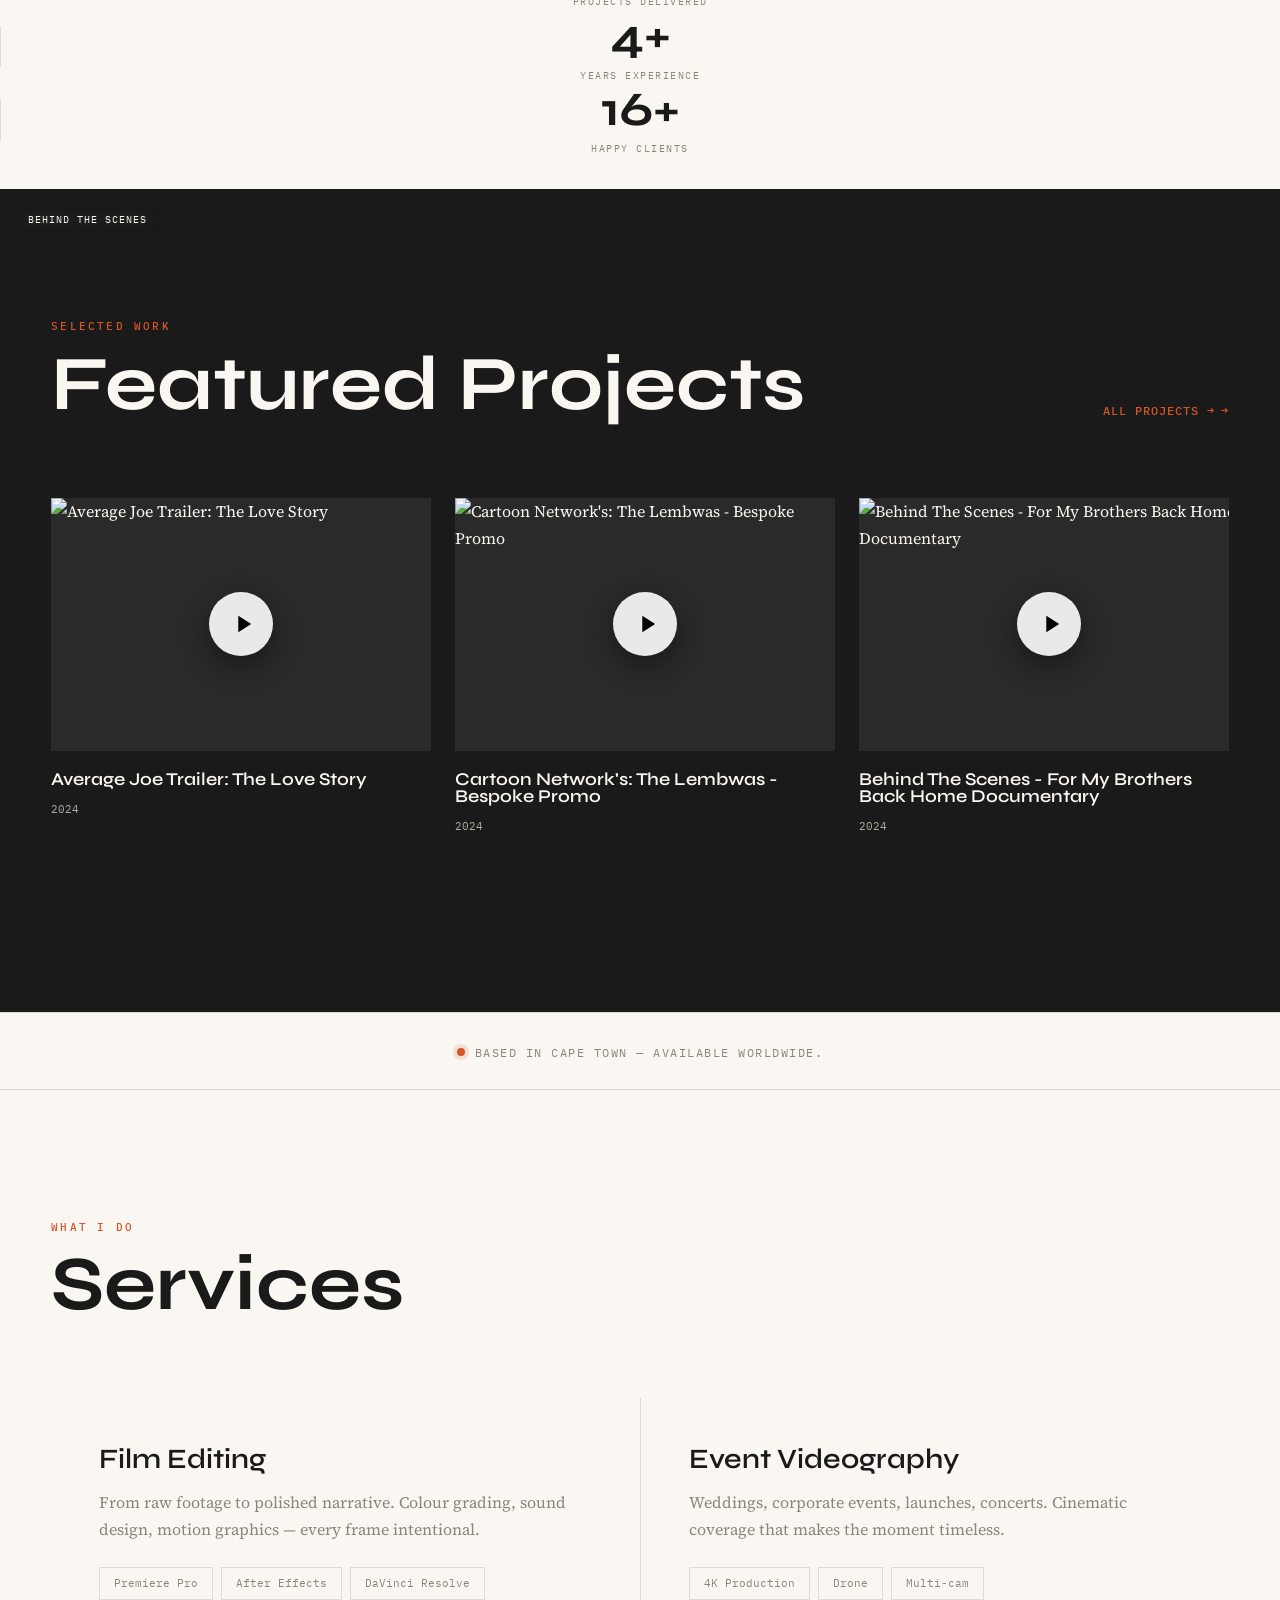
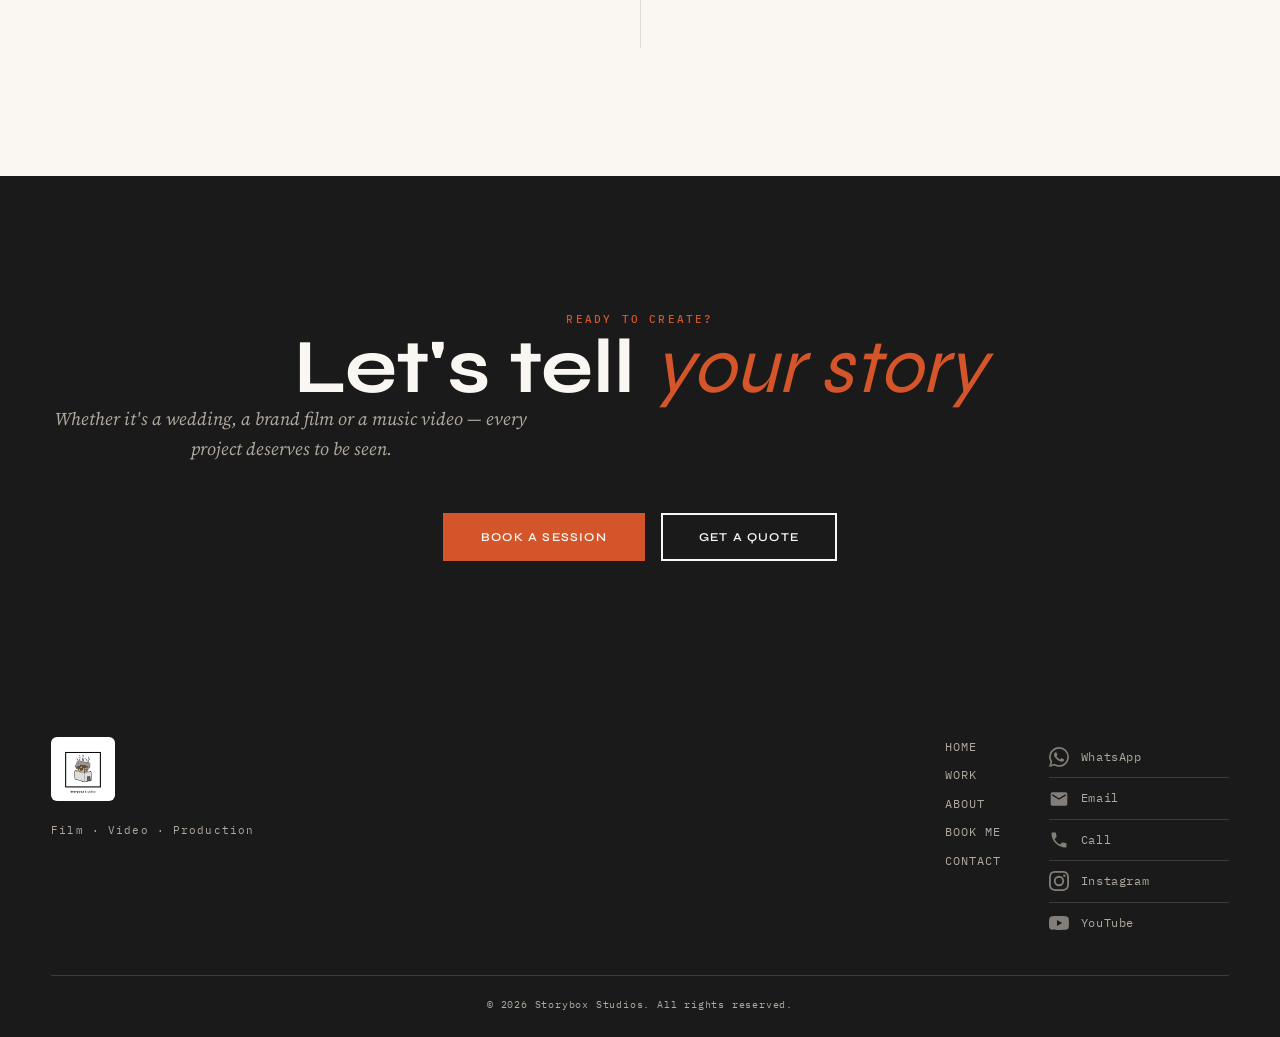
==== commit d783009a: "Rename project URL to storybox-studios.vercel.app Co-Authored-By: Claude Opus 4.6 (1M context) <nore" ====
--- a/index.html
+++ b/index.html
@@ -13,15 +13,15 @@
   <meta property="og:type" content="website">
   <meta property="og:title" content="Storybox Studios — Film · Video · Production by Jefte Mulamba">
   <meta property="og:description" content="Cinematic films, events and portraits from Cape Town. Watch the 2026 highlight reel.">
-  <meta property="og:url" content="https://jefte-portfolio-v2.vercel.app/">
+  <meta property="og:url" content="https://storybox-studios.vercel.app/">
   <meta property="og:site_name" content="Storybox Studios">
-  <meta property="og:image" content="https://jefte-portfolio-v2.vercel.app/images/logo.jpeg">
+  <meta property="og:image" content="https://storybox-studios.vercel.app/images/logo.jpeg">
   <meta property="og:image:width" content="500">
   <meta property="og:image:height" content="500">
   <meta name="twitter:card" content="summary">
   <meta name="twitter:title" content="Storybox Studios — Film · Video · Production by Jefte Mulamba">
   <meta name="twitter:description" content="Cinematic films, events and production from Cape Town.">
-  <meta name="twitter:image" content="https://jefte-portfolio-v2.vercel.app/images/logo.jpeg">
+  <meta name="twitter:image" content="https://storybox-studios.vercel.app/images/logo.jpeg">
   <link rel="preconnect" href="https://fonts.googleapis.com">
   <link rel="preconnect" href="https://fonts.gstatic.com" crossorigin>
   <link href="https://fonts.googleapis.com/css2?family=IBM+Plex+Mono:wght@400;500&family=Source+Serif+4:ital,wght@0,400;0,600;1,400&family=Syne:wght@400..800&display=swap" rel="stylesheet">
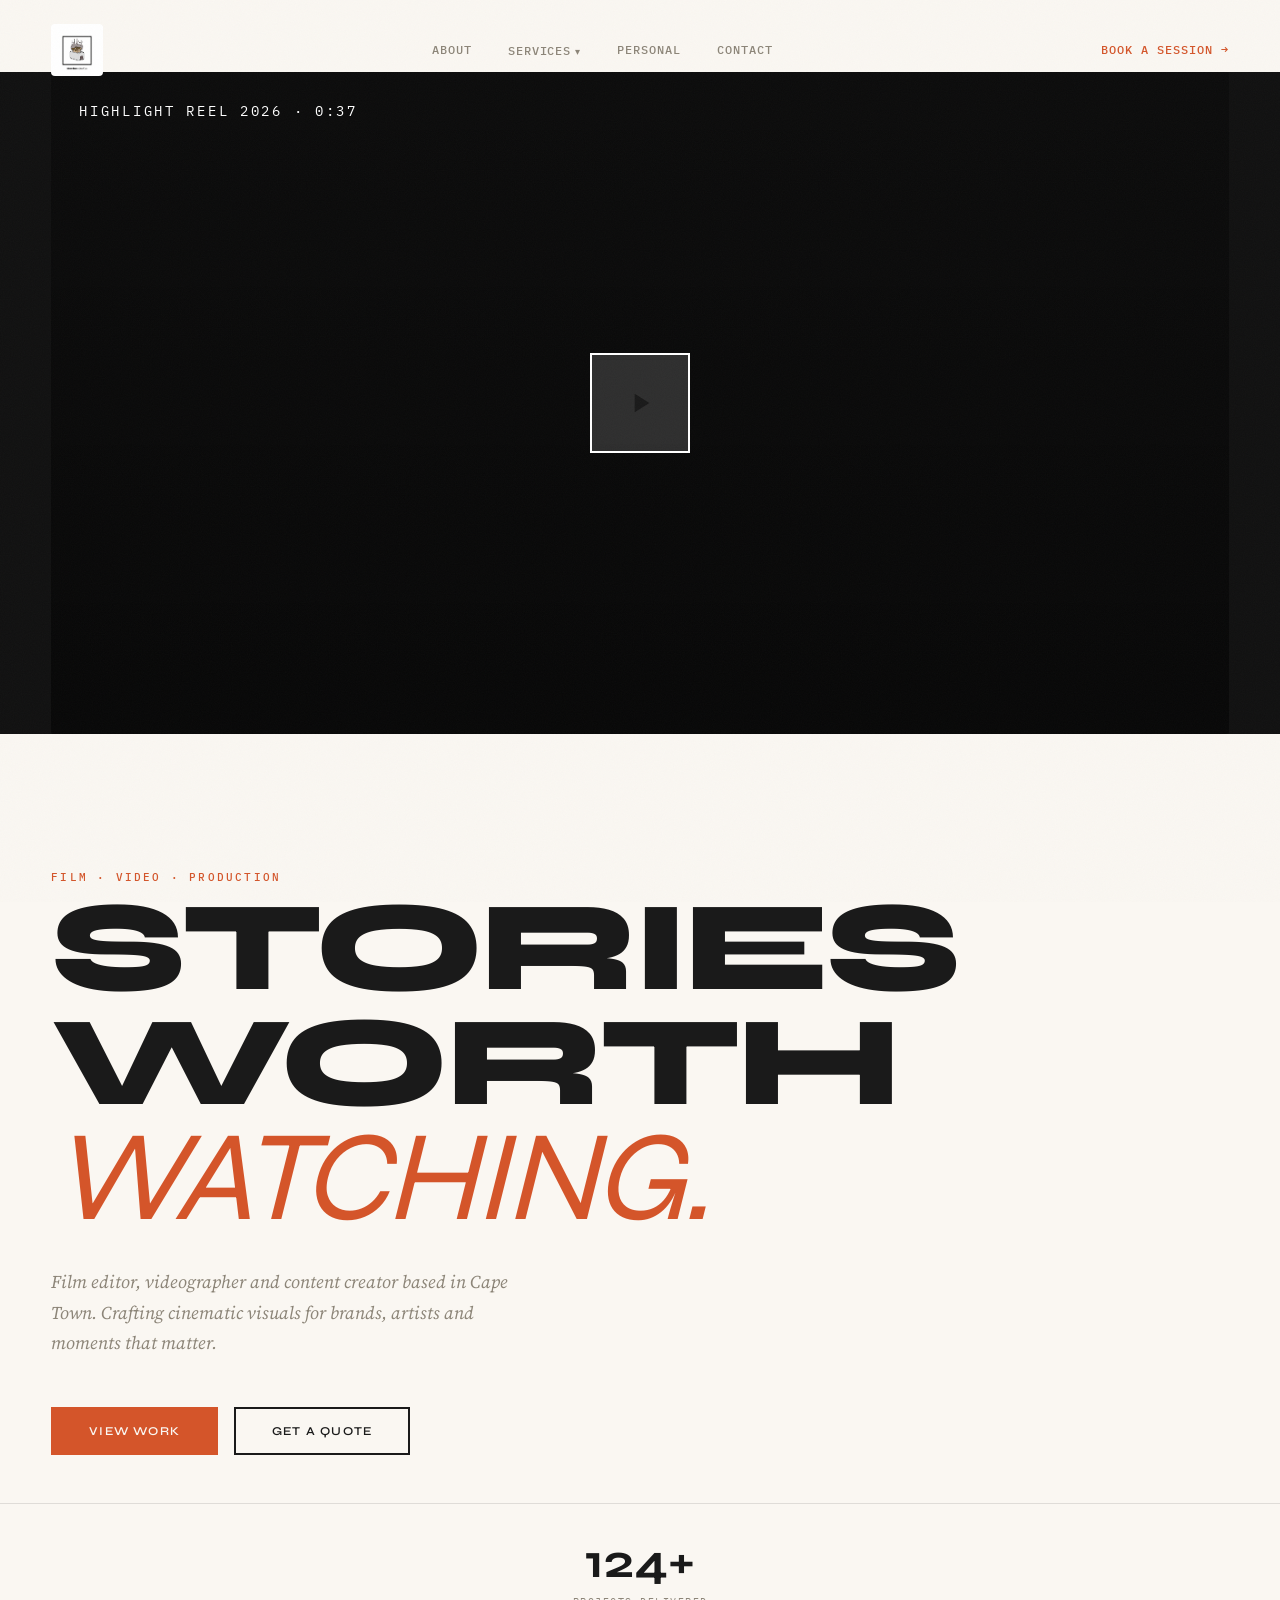
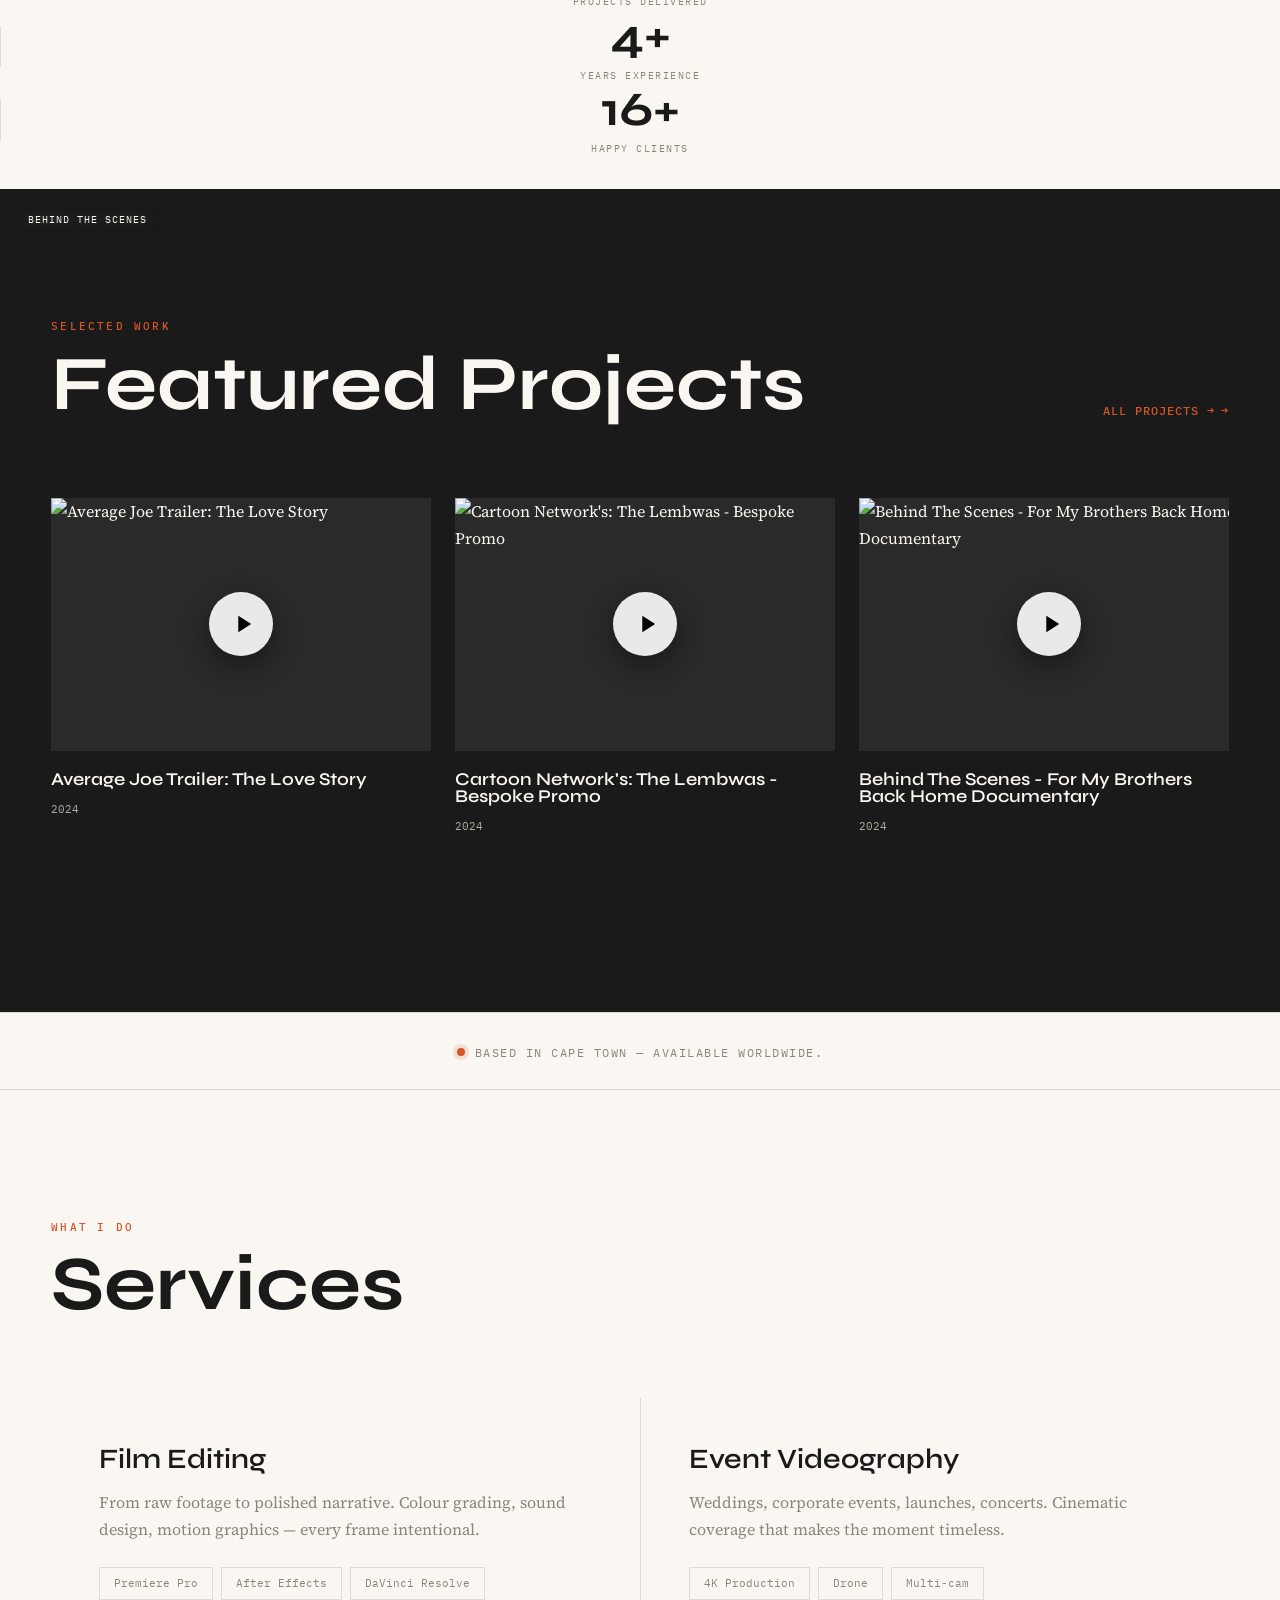
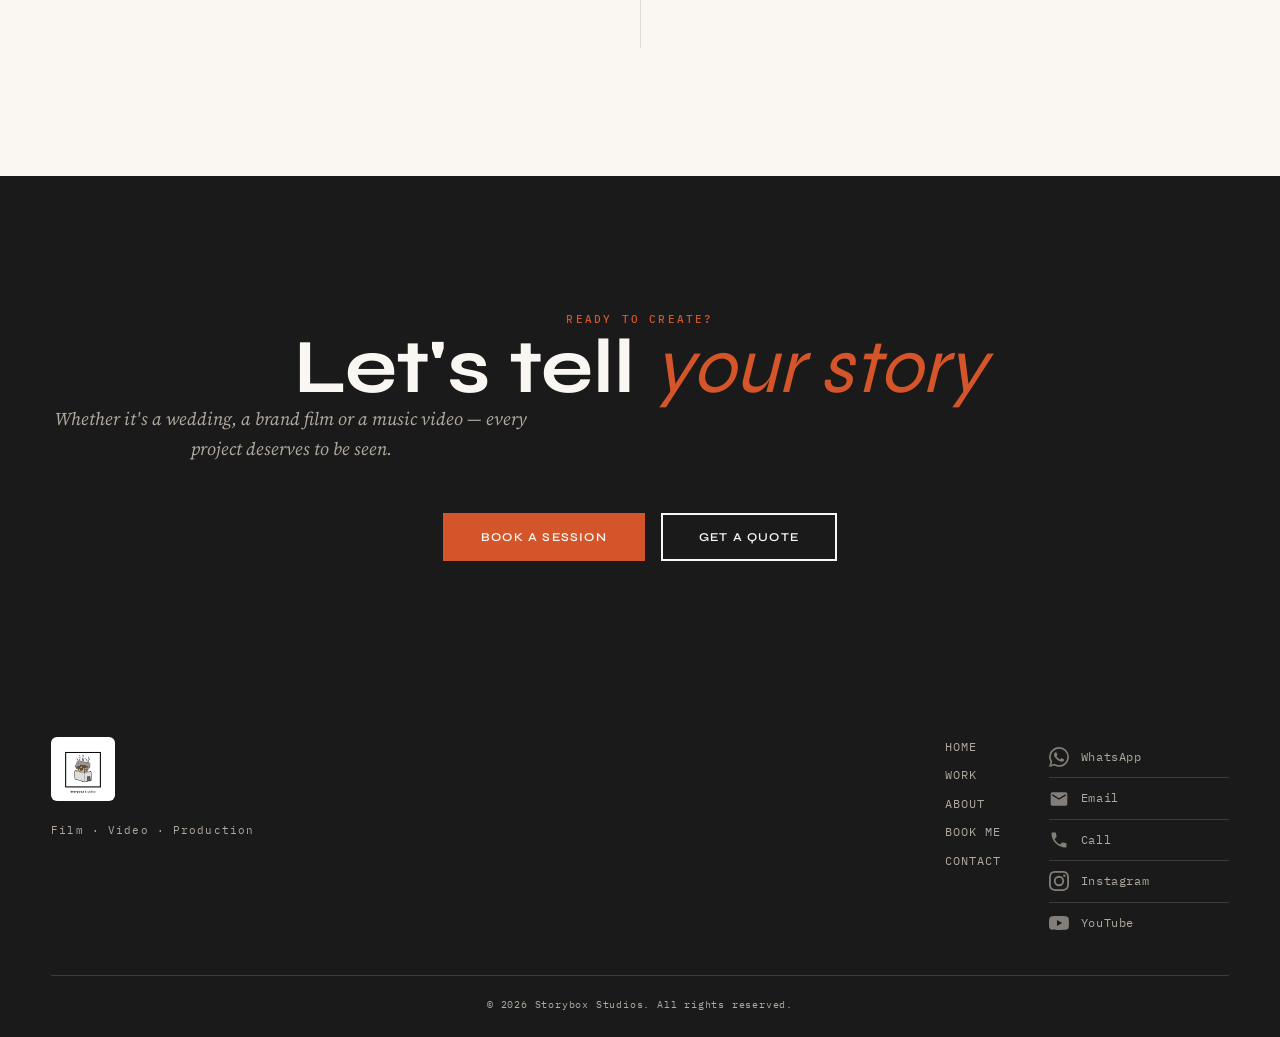
==== commit e1614bcd: "Add proper 1200x630 OG image for link previews Co-Authored-By: Claude Opus 4.6 (1M context) <noreply" ====
--- a/index.html
+++ b/index.html
@@ -15,13 +15,13 @@
   <meta property="og:description" content="Cinematic films, events and portraits from Cape Town. Watch the 2026 highlight reel.">
   <meta property="og:url" content="https://storybox-studios.vercel.app/">
   <meta property="og:site_name" content="Storybox Studios">
-  <meta property="og:image" content="https://storybox-studios.vercel.app/images/logo.jpeg">
-  <meta property="og:image:width" content="500">
-  <meta property="og:image:height" content="500">
-  <meta name="twitter:card" content="summary">
+  <meta property="og:image" content="https://storybox-studios.vercel.app/images/og-image.jpeg">
+  <meta property="og:image:width" content="1200">
+  <meta property="og:image:height" content="630">
+  <meta name="twitter:card" content="summary_large_image">
   <meta name="twitter:title" content="Storybox Studios — Film · Video · Production by Jefte Mulamba">
   <meta name="twitter:description" content="Cinematic films, events and production from Cape Town.">
-  <meta name="twitter:image" content="https://storybox-studios.vercel.app/images/logo.jpeg">
+  <meta name="twitter:image" content="https://storybox-studios.vercel.app/images/og-image.jpeg">
   <link rel="preconnect" href="https://fonts.googleapis.com">
   <link rel="preconnect" href="https://fonts.gstatic.com" crossorigin>
   <link href="https://fonts.googleapis.com/css2?family=IBM+Plex+Mono:wght@400;500&family=Source+Serif+4:ital,wght@0,400;0,600;1,400&family=Syne:wght@400..800&display=swap" rel="stylesheet">
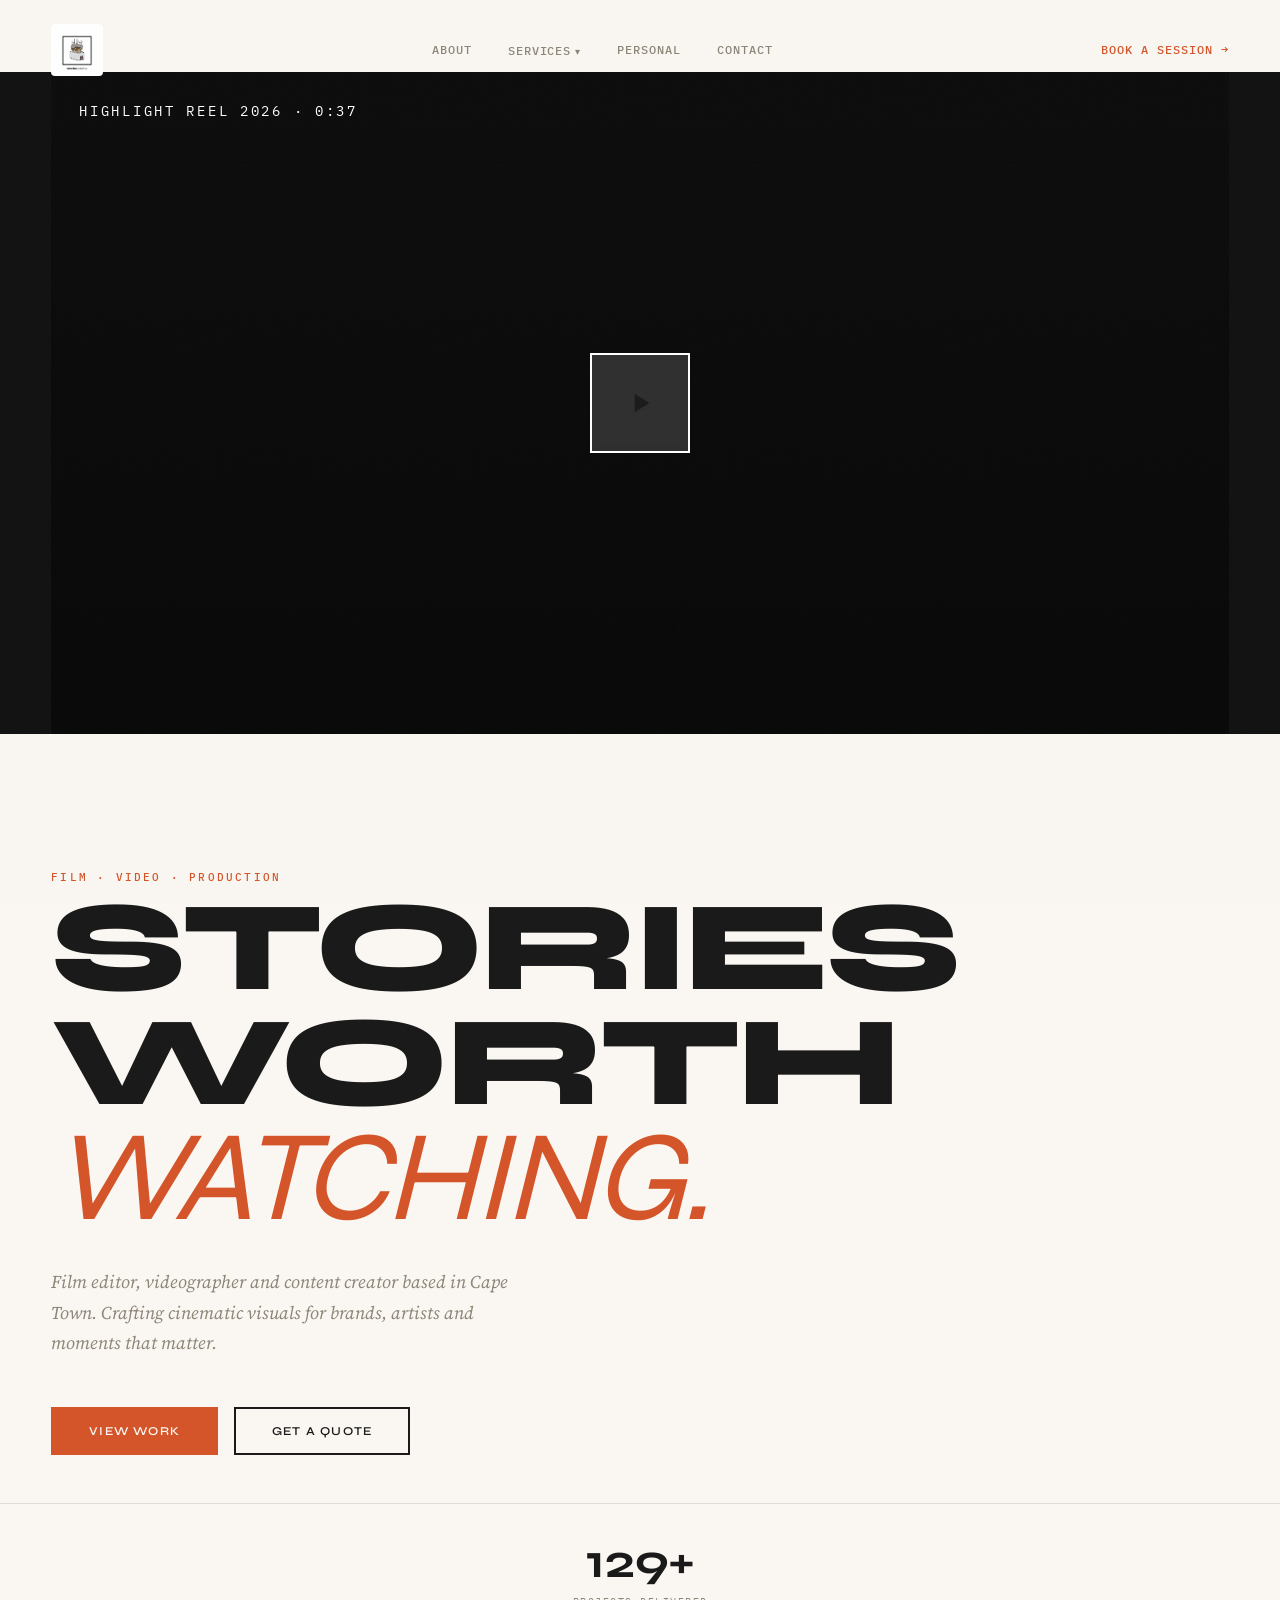
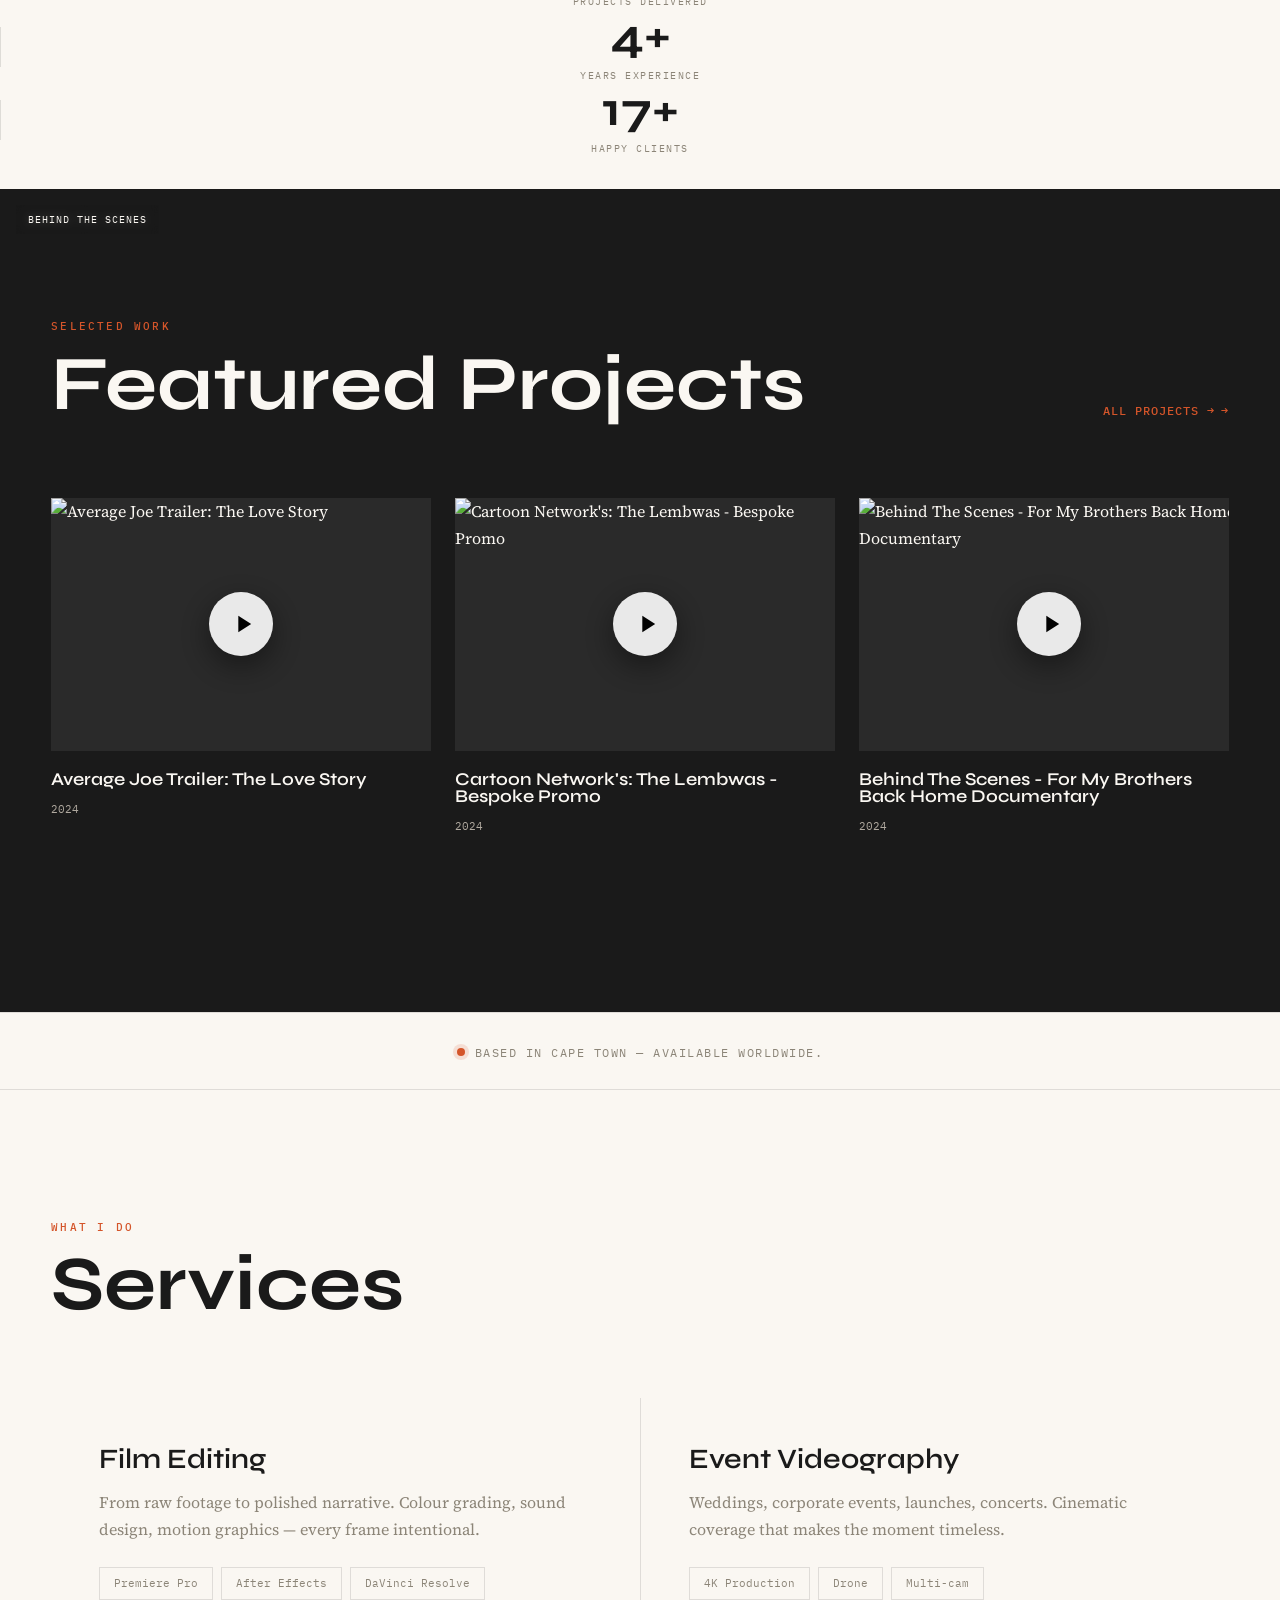
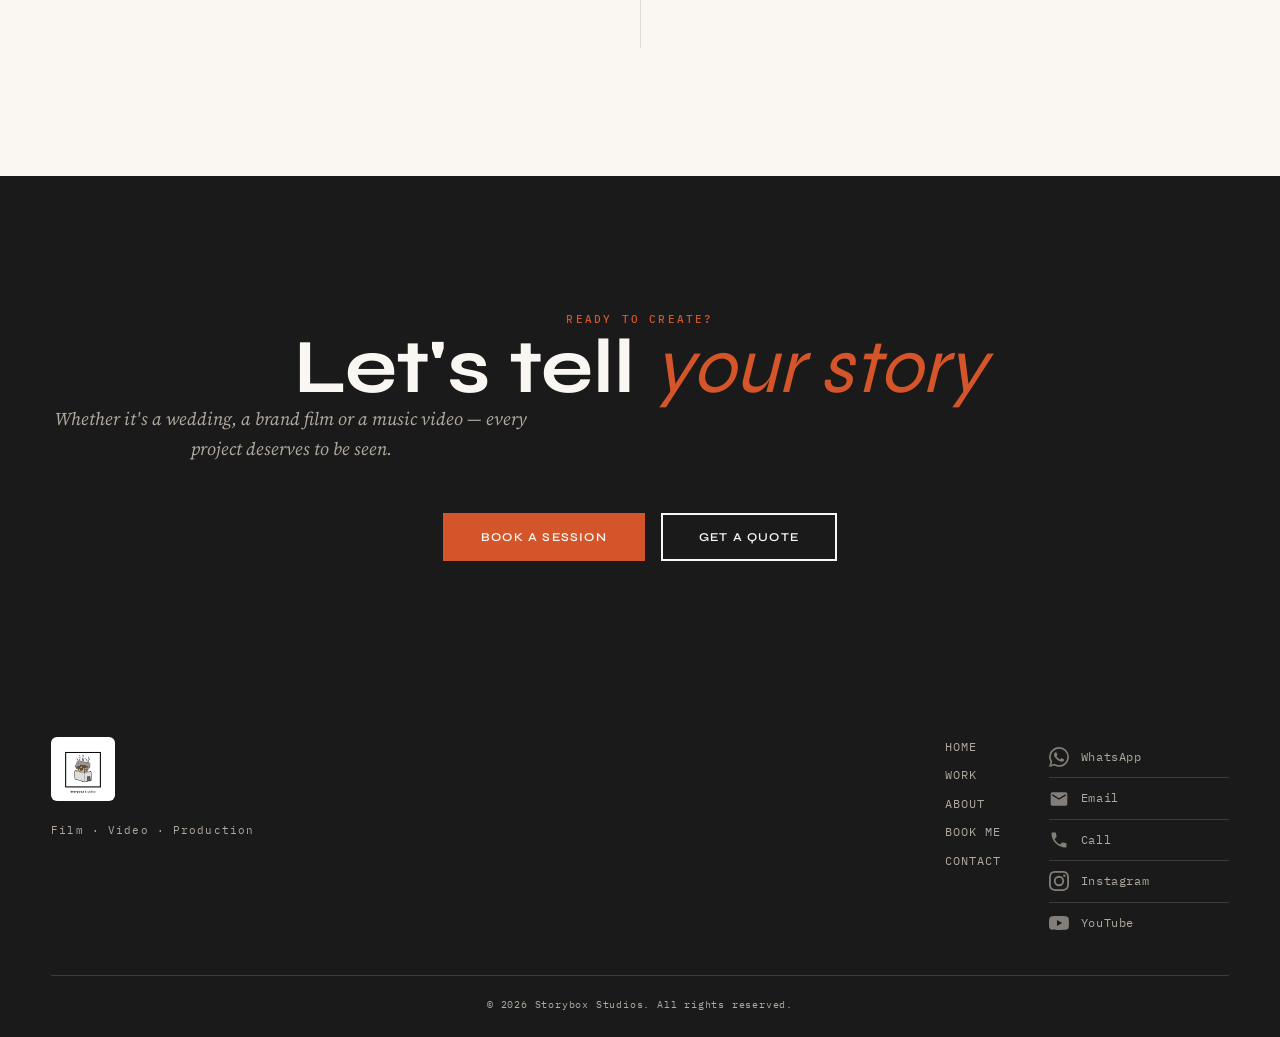
==== commit e43bdc1f: "Revert OG image to original logo.jpeg 500x500 square format Co-Authored-By: Claude Opus 4.6 (1M cont" ====
--- a/index.html
+++ b/index.html
@@ -15,13 +15,13 @@
   <meta property="og:description" content="Cinematic films, events and portraits from Cape Town. Watch the 2026 highlight reel.">
   <meta property="og:url" content="https://storybox-studios.vercel.app/">
   <meta property="og:site_name" content="Storybox Studios">
-  <meta property="og:image" content="https://storybox-studios.vercel.app/images/og-image.jpeg">
-  <meta property="og:image:width" content="1200">
-  <meta property="og:image:height" content="630">
-  <meta name="twitter:card" content="summary_large_image">
+  <meta property="og:image" content="https://storybox-studios.vercel.app/images/logo.jpeg">
+  <meta property="og:image:width" content="500">
+  <meta property="og:image:height" content="500">
+  <meta name="twitter:card" content="summary">
   <meta name="twitter:title" content="Storybox Studios — Film · Video · Production by Jefte Mulamba">
   <meta name="twitter:description" content="Cinematic films, events and production from Cape Town.">
-  <meta name="twitter:image" content="https://storybox-studios.vercel.app/images/og-image.jpeg">
+  <meta name="twitter:image" content="https://storybox-studios.vercel.app/images/logo.jpeg">
   <link rel="preconnect" href="https://fonts.googleapis.com">
   <link rel="preconnect" href="https://fonts.gstatic.com" crossorigin>
   <link href="https://fonts.googleapis.com/css2?family=IBM+Plex+Mono:wght@400;500&family=Source+Serif+4:ital,wght@0,400;0,600;1,400&family=Syne:wght@400..800&display=swap" rel="stylesheet">
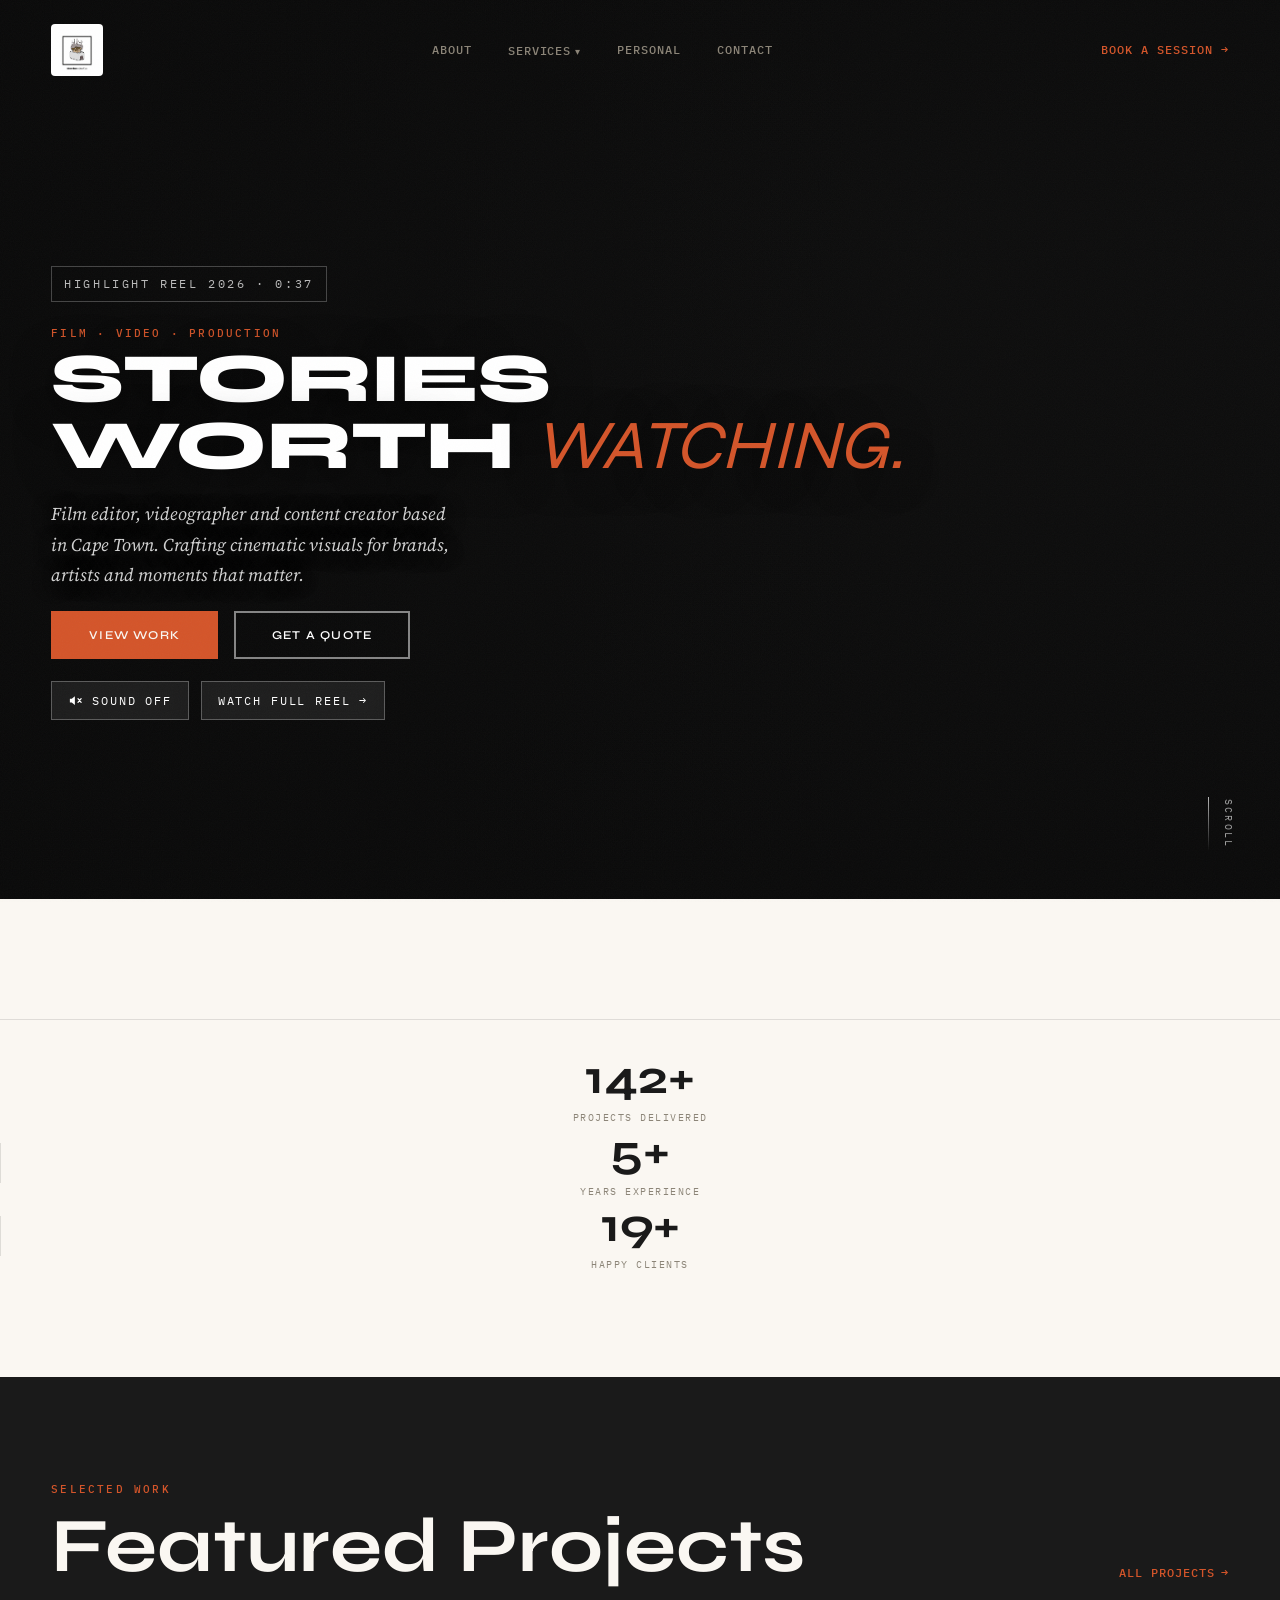
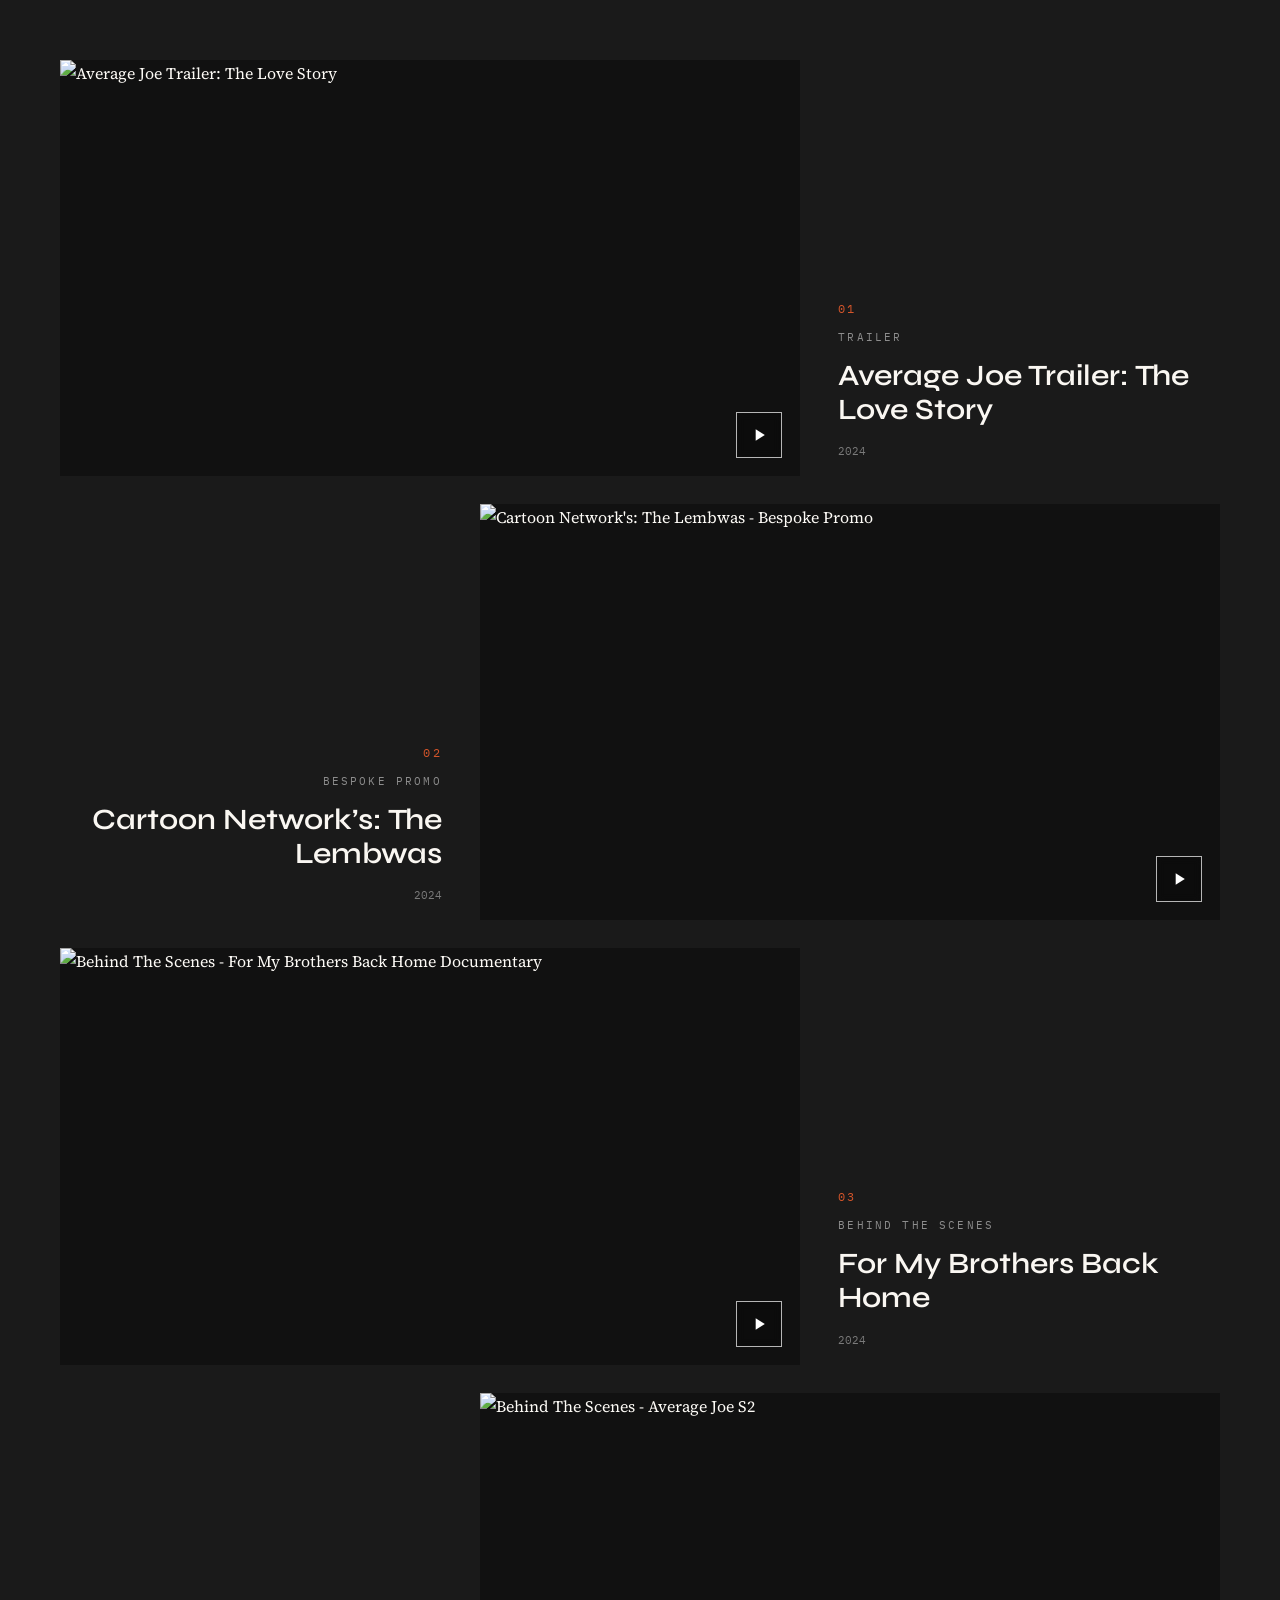
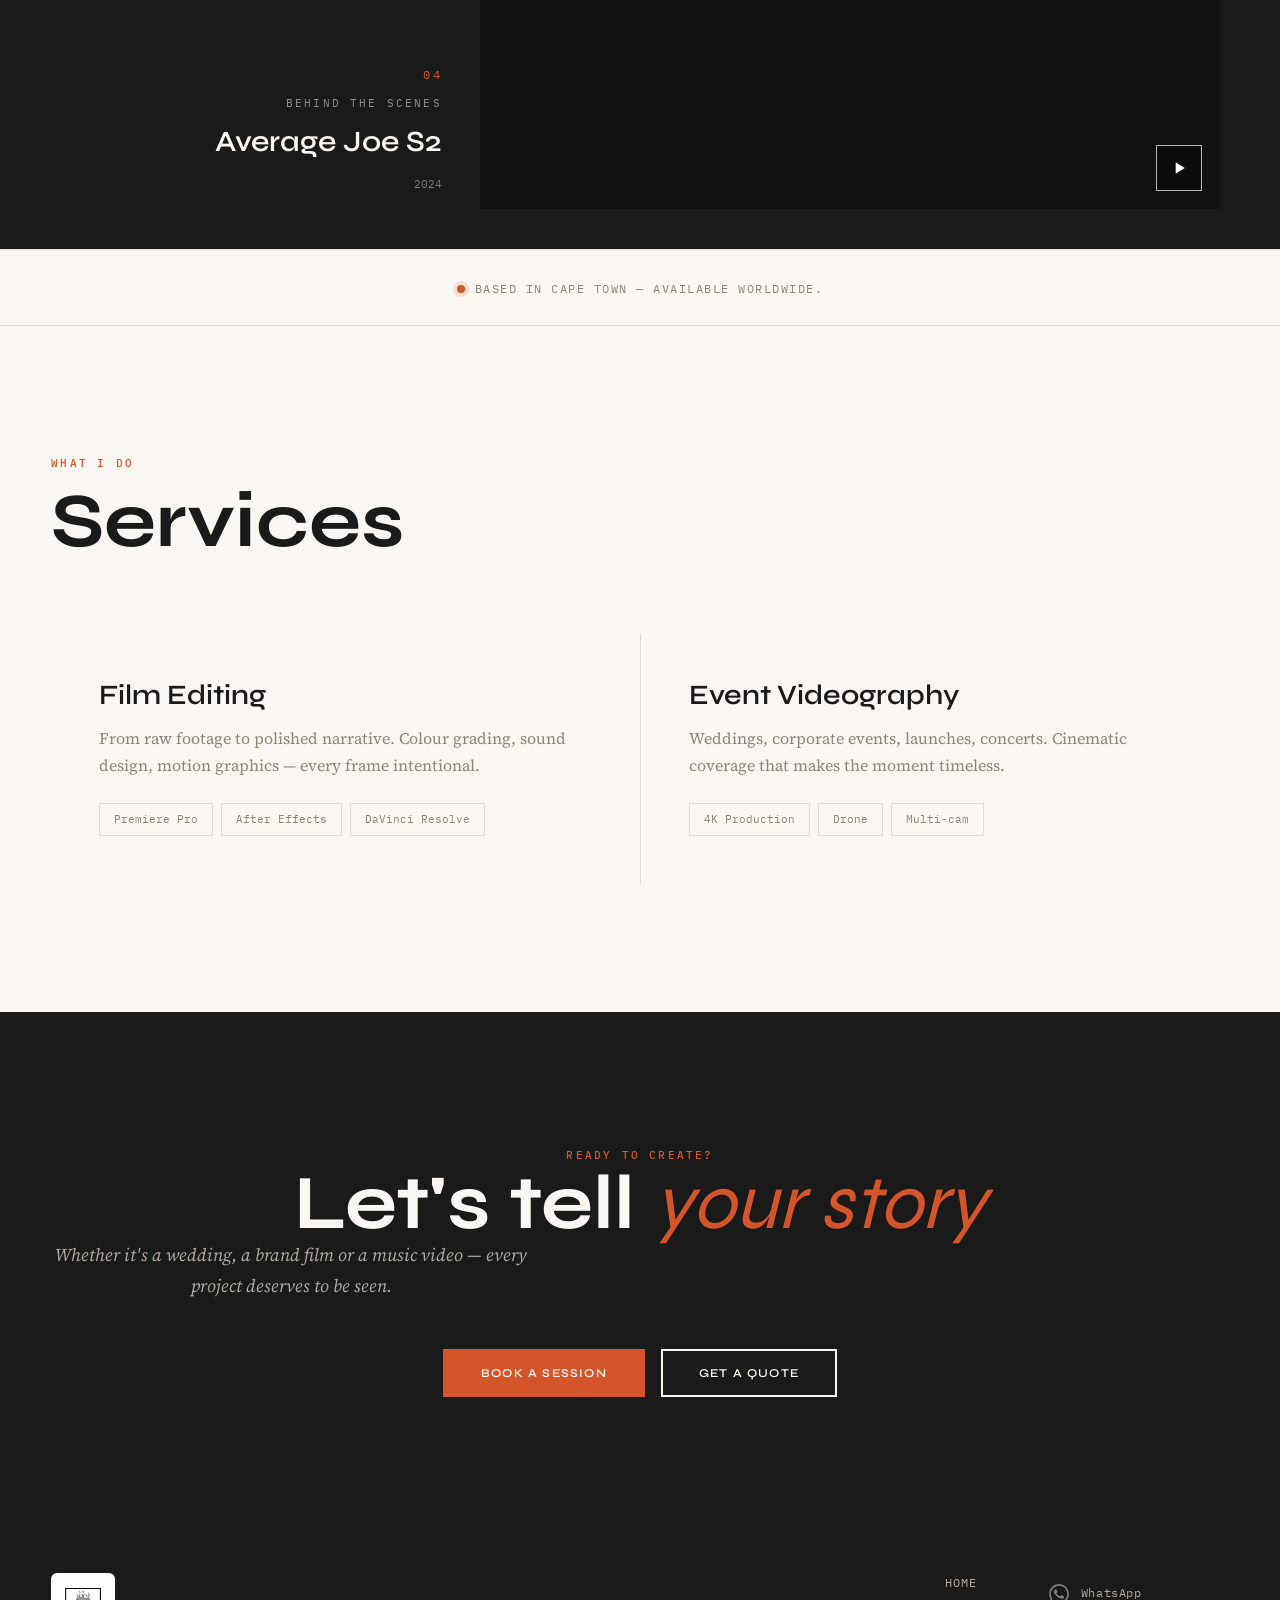
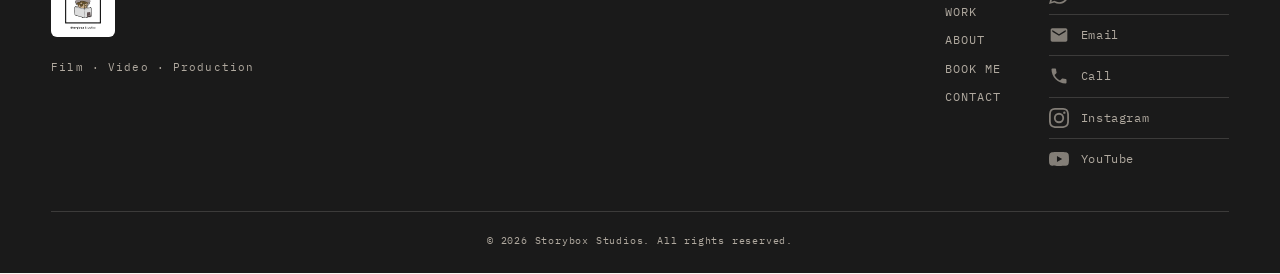
==== commit 9f814d58: "Make the reel the hero, and show the work as work The old homepage opened with a click-to-play thumb" ====
--- a/index.html
+++ b/index.html
@@ -71,34 +71,55 @@
   <main>
 
     <!-- Showreel — Hover-to-play highlight reel -->
-    <section class="showreel-hero">
-      <div class="container">
-        <div class="showreel-hover" id="showreel-hover" data-video="4DM_57ZgZG4">
-          <div class="showreel-thumb" style="width:100%;aspect-ratio:16/9;background-image:url('https://img.youtube.com/vi/4DM_57ZgZG4/maxresdefault.jpg');background-size:cover;background-position:center;position:relative;cursor:pointer;border-radius:2px;overflow:hidden;">
-            <div style="position:absolute;inset:0;background:linear-gradient(180deg,rgba(0,0,0,0.3) 0%,rgba(0,0,0,0.55) 100%);pointer-events:none;"></div>
-            <span style="position:absolute;top:clamp(16px,3vw,28px);left:clamp(16px,3vw,28px);color:#fff;letter-spacing:0.2em;z-index:2;font-family:'IBM Plex Mono',monospace;font-size:clamp(0.7rem,1.2vw,0.85rem);text-transform:uppercase;">HIGHLIGHT REEL 2026 &middot; 0:37</span>
-            <div class="play-btn" style="position:absolute;top:50%;left:50%;transform:translate(-50%,-50%);z-index:2;width:clamp(64px,10vw,100px);height:clamp(64px,10vw,100px);background:rgba(255,255,255,0.15);border-color:#fff;backdrop-filter:blur(4px);-webkit-backdrop-filter:blur(4px);border:2px solid #fff;display:flex;align-items:center;justify-content:center;cursor:pointer;transition:all 0.3s ease;">
-              <svg viewBox="0 0 24 24" fill="none" xmlns="http://www.w3.org/2000/svg" style="fill:#fff;width:32px;height:32px;"><polygon points="8,5 19,12 8,19" fill="currentColor"/></svg>
-            </div>
-          </div>
-          <div class="showreel-player" id="showreel-player" style="display:none;aspect-ratio:16/9;border-radius:2px;overflow:hidden;"></div>
-        </div>
-      </div>
-    </section>
-
-    <!-- Hero Section -->
-    <section class="hero" style="min-height:auto;padding:clamp(80px,10vw,140px) 0 0;">
-      <div class="container">
-        <div class="hero-content">
-          <span class="section-subtitle">Film &middot; Video &middot; Production</span>
-          <h1>STORIES<br>WORTH <em>Watching.</em></h1>
-          <p class="hero-subtitle">Film editor, videographer and content creator based in Cape Town. Crafting cinematic visuals for brands, artists and moments that matter.</p>
-          <div class="hero-buttons" style="position:relative;z-index:3;">
-            <a href="portfolio.html" class="btn btn-primary">View Work</a>
-            <a href="quote.html" class="btn btn-secondary">Get a Quote</a>
-          </div>
-        </div>
-      </div>
+    <!-- ============================================================
+         Hero.
+
+         The reel is the hero, not a thumbnail sitting above it. A
+         filmmaker's site has to show the work moving in the first
+         second, so the footage runs silently behind the headline and
+         the visitor never has to press anything to find out whether
+         he is any good.
+         ============================================================ -->
+    <section class="reel-hero" id="reel-hero" data-reel="4DM_57ZgZG4">
+      <div class="reel-hero-media">
+        <div class="reel-hero-poster" style="background-image:url('https://img.youtube.com/vi/4DM_57ZgZG4/maxresdefault.jpg');"></div>
+        <div class="reel-hero-frame" id="reel-hero-frame" aria-hidden="true"></div>
+      </div>
+      <div class="reel-hero-scrim" aria-hidden="true"></div>
+
+      <div class="reel-hero-inner">
+        <div class="container">
+          <span class="reel-tag">Highlight Reel 2026 &middot; 0:37</span>
+
+          <div class="reel-hero-copy">
+            <span class="section-subtitle">Film &middot; Video &middot; Production</span>
+            <h1>STORIES<br>WORTH <em>Watching.</em></h1>
+            <p class="hero-subtitle">Film editor, videographer and content creator based in Cape Town. Crafting cinematic visuals for brands, artists and moments that matter.</p>
+            <div class="hero-buttons">
+              <a href="portfolio.html" class="btn btn-primary">View Work</a>
+              <a href="quote.html" class="btn btn-secondary">Get a Quote</a>
+            </div>
+          </div>
+
+          <div class="reel-hero-controls">
+            <button type="button" class="reel-sound" id="reel-sound" aria-pressed="false">
+              <svg class="reel-sound-off" viewBox="0 0 24 24" width="15" height="15" aria-hidden="true"><path d="M11 5 6 9H3v6h3l5 4V5Z" fill="currentColor"/><path d="m16 9 5 6m0-6-5 6" stroke="currentColor" stroke-width="2" fill="none" stroke-linecap="round"/></svg>
+              <svg class="reel-sound-on" viewBox="0 0 24 24" width="15" height="15" aria-hidden="true"><path d="M11 5 6 9H3v6h3l5 4V5Z" fill="currentColor"/><path d="M16 8.5a4.5 4.5 0 0 1 0 7M18.5 6a8 8 0 0 1 0 12" stroke="currentColor" stroke-width="2" fill="none" stroke-linecap="round"/></svg>
+              <span class="reel-sound-label">Sound off</span>
+            </button>
+            <button type="button" class="reel-expand" data-video="4DM_57ZgZG4">Watch full reel &rarr;</button>
+          </div>
+        </div>
+      </div>
+
+      <a href="#featured" class="reel-scroll" aria-label="Scroll to featured work">
+        <span>Scroll</span>
+        <span class="reel-scroll-line" aria-hidden="true"></span>
+      </a>
+    </section>
+
+    <!-- Stats -->
+    <section class="hero-stats-band">
       <div class="hero-stats">
         <div class="stat">
           <div class="stat-number"><span class="counter" data-target="150">0</span>+</div>
@@ -117,58 +138,86 @@
 
     <!-- (Showreel moved to top of page) -->
 
-    <!-- Featured Projects Section -->
-    <section class="section section--dark reveal">
+    <!-- ============================================================
+         Featured work.
+
+         Full-bleed frames rather than a row of cards: a card grid is a
+         listing pattern and reads like a blog. Each piece gets its own
+         band, and on a pointer device the clip starts playing silently
+         in place — so you are watching the work, not deciding whether
+         to click on it.
+         ============================================================ -->
+    <section class="section--dark work-band reveal" id="featured">
       <div class="container">
         <div class="section-header">
           <div>
             <span class="section-subtitle">Selected Work</span>
             <h2>Featured Projects</h2>
           </div>
-          <a href="portfolio.html" class="btn-text">All Projects &rarr;</a>
-        </div>
-        <div class="projects-scroll">
-          <a href="https://youtu.be/Tak3udb7nVI" data-video="Tak3udb7nVI" target="_blank" rel="noopener" class="project-card" data-category="documentary">
-            <div class="project-card-image">
+          <a href="portfolio.html" class="btn-text">All Projects</a>
+        </div>
+      </div>
+
+      <div class="work-list">
+        <article class="work-item">
+          <a href="https://youtu.be/Tak3udb7nVI" data-video="Tak3udb7nVI" class="work-link">
+            <div class="work-media" data-yt="Tak3udb7nVI">
               <img src="https://img.youtube.com/vi/Tak3udb7nVI/maxresdefault.jpg" alt="Average Joe Trailer: The Love Story" loading="lazy">
-            </div>
-            <span class="project-card-category">TRAILER</span>
-            <div class="project-card-info">
-              <h3 class="project-card-title">Average Joe Trailer: The Love Story</h3>
-              <span class="project-card-meta">2024</span>
+              <span class="work-play" aria-hidden="true"><svg viewBox="0 0 24 24" width="20" height="20"><polygon points="8,5 19,12 8,19" fill="currentColor"/></svg></span>
+            </div>
+            <div class="work-meta">
+              <span class="work-index">01</span>
+              <span class="work-cat">Trailer</span>
+              <h3 class="work-title">Average Joe Trailer: The Love Story</h3>
+              <span class="work-year">2024</span>
             </div>
           </a>
-          <a href="https://youtu.be/nRXGHxlPu4A" data-video="nRXGHxlPu4A" target="_blank" rel="noopener" class="project-card" data-category="documentary">
-            <div class="project-card-image">
+        </article>
+
+        <article class="work-item work-item--flip">
+          <a href="https://youtu.be/nRXGHxlPu4A" data-video="nRXGHxlPu4A" class="work-link">
+            <div class="work-media" data-yt="nRXGHxlPu4A">
               <img src="https://img.youtube.com/vi/nRXGHxlPu4A/maxresdefault.jpg" alt="Cartoon Network's: The Lembwas - Bespoke Promo" loading="lazy">
-            </div>
-            <span class="project-card-category">TRAILER</span>
-            <div class="project-card-info">
-              <h3 class="project-card-title">Cartoon Network's: The Lembwas - Bespoke Promo</h3>
-              <span class="project-card-meta">2024</span>
+              <span class="work-play" aria-hidden="true"><svg viewBox="0 0 24 24" width="20" height="20"><polygon points="8,5 19,12 8,19" fill="currentColor"/></svg></span>
+            </div>
+            <div class="work-meta">
+              <span class="work-index">02</span>
+              <span class="work-cat">Bespoke Promo</span>
+              <h3 class="work-title">Cartoon Network&rsquo;s: The Lembwas</h3>
+              <span class="work-year">2024</span>
             </div>
           </a>
-          <a href="https://youtu.be/83xiYw1awkE" data-video="83xiYw1awkE" target="_blank" rel="noopener" class="project-card" data-category="video">
-            <div class="project-card-image">
+        </article>
+
+        <article class="work-item">
+          <a href="https://youtu.be/83xiYw1awkE" data-video="83xiYw1awkE" class="work-link">
+            <div class="work-media" data-yt="83xiYw1awkE">
               <img src="https://img.youtube.com/vi/83xiYw1awkE/maxresdefault.jpg" alt="Behind The Scenes - For My Brothers Back Home Documentary" loading="lazy">
-            </div>
-            <span class="project-card-category">BEHIND THE SCENES</span>
-            <div class="project-card-info">
-              <h3 class="project-card-title">Behind The Scenes - For My Brothers Back Home Documentary</h3>
-              <span class="project-card-meta">2024</span>
+              <span class="work-play" aria-hidden="true"><svg viewBox="0 0 24 24" width="20" height="20"><polygon points="8,5 19,12 8,19" fill="currentColor"/></svg></span>
+            </div>
+            <div class="work-meta">
+              <span class="work-index">03</span>
+              <span class="work-cat">Behind the Scenes</span>
+              <h3 class="work-title">For My Brothers Back Home</h3>
+              <span class="work-year">2024</span>
             </div>
           </a>
-          <a href="https://youtu.be/ZZcAOhdCEIQ" data-video="ZZcAOhdCEIQ" target="_blank" rel="noopener" class="project-card" data-category="video">
-            <div class="project-card-image">
+        </article>
+
+        <article class="work-item work-item--flip">
+          <a href="https://youtu.be/ZZcAOhdCEIQ" data-video="ZZcAOhdCEIQ" class="work-link">
+            <div class="work-media" data-yt="ZZcAOhdCEIQ">
               <img src="https://img.youtube.com/vi/ZZcAOhdCEIQ/maxresdefault.jpg" alt="Behind The Scenes - Average Joe S2" loading="lazy">
-            </div>
-            <span class="project-card-category">BEHIND THE SCENES</span>
-            <div class="project-card-info">
-              <h3 class="project-card-title">Behind The Scenes - Average Joe S2</h3>
-              <span class="project-card-meta">2024</span>
+              <span class="work-play" aria-hidden="true"><svg viewBox="0 0 24 24" width="20" height="20"><polygon points="8,5 19,12 8,19" fill="currentColor"/></svg></span>
+            </div>
+            <div class="work-meta">
+              <span class="work-index">04</span>
+              <span class="work-cat">Behind the Scenes</span>
+              <h3 class="work-title">Average Joe S2</h3>
+              <span class="work-year">2024</span>
             </div>
           </a>
-        </div>
+        </article>
       </div>
     </section>
 
--- a/css/style.css
+++ b/css/style.css
@@ -2289,3 +2289,275 @@
 .section-intro p {
   font-size: 1.0625rem;
 }
+
+
+/* ==========================================================================
+   REEL HERO  —  the footage is the hero
+   --------------------------------------------------------------------------
+   The old hero put a click-to-play thumbnail above a separate white block,
+   which gave the page two competing openings and neither one won. Here the
+   reel runs silently full-bleed and the type sits on top of it, so the work
+   is moving before anyone decides whether to stay.
+   ========================================================================== */
+.reel-hero {
+  position: relative;
+  min-height: 100svh;
+  display: flex;
+  align-items: flex-end;
+  overflow: hidden;
+  background: #0E0E0E;
+  margin-top: -1px;
+}
+
+.reel-hero-media { position: absolute; inset: 0; z-index: 0; }
+
+.reel-hero-poster {
+  position: absolute; inset: 0;
+  background-size: cover;
+  background-position: center;
+  transform: scale(1.04);
+}
+
+/* Cover-fit a 16:9 iframe into any viewport shape. */
+.reel-hero-frame { position: absolute; inset: 0; opacity: 0; transition: opacity 1.1s ease; }
+.reel-hero-frame.is-playing { opacity: 1; }
+.reel-hero-frame iframe {
+  position: absolute; top: 50%; left: 50%;
+  transform: translate(-50%, -50%);
+  width: 100vw; height: 56.25vw;
+  min-height: 100svh; min-width: 177.78svh;
+  border: 0; pointer-events: none;
+}
+
+/* Dark from the bottom so the type has a floor to stand on, with a
+   softer wash up top to keep the nav legible over bright footage. */
+.reel-hero-scrim {
+  position: absolute; inset: 0; z-index: 1; pointer-events: none;
+  background:
+    linear-gradient(180deg, rgba(10,10,10,.62) 0%, rgba(10,10,10,.12) 26%, rgba(10,10,10,.22) 52%, rgba(10,10,10,.88) 100%);
+}
+
+.reel-hero-inner {
+  position: relative; z-index: 2;
+  width: 100%;
+  padding: clamp(90px, 12vw, 150px) 0 clamp(72px, 8vw, 104px);
+}
+
+.reel-tag {
+  display: inline-block;
+  font-family: 'IBM Plex Mono', monospace;
+  font-size: clamp(.62rem, 1.1vw, .74rem);
+  letter-spacing: .22em;
+  text-transform: uppercase;
+  color: rgba(255,255,255,.72);
+  margin-bottom: clamp(20px, 4vw, 40px);
+  padding: 7px 12px;
+  border: 1px solid rgba(255,255,255,.24);
+}
+
+.reel-hero-copy h1 {
+  color: #fff;
+  margin: 0 0 clamp(14px, 2vw, 20px);
+  text-shadow: 0 6px 40px rgba(0,0,0,.55);
+}
+.reel-hero-copy .section-subtitle { color: var(--accent, #E06030); }
+.reel-hero-copy .hero-subtitle {
+  color: rgba(255,255,255,.82);
+  max-width: 46ch;
+  text-shadow: 0 2px 20px rgba(0,0,0,.6);
+}
+.reel-hero-copy .hero-buttons { margin-top: clamp(22px, 3vw, 32px); }
+.reel-hero-copy .btn-secondary { color: #fff; border-color: rgba(255,255,255,.5); }
+.reel-hero-copy .btn-secondary:hover { background: #fff; color: #1A1A1A; }
+
+/* Controls sit under the copy, quiet until you want them. */
+.reel-hero-controls {
+  display: flex; flex-wrap: wrap; gap: 12px; align-items: center;
+  margin-top: clamp(30px, 4vw, 46px);
+}
+.reel-sound, .reel-expand {
+  display: inline-flex; align-items: center; gap: 9px;
+  background: rgba(255,255,255,.08);
+  border: 1px solid rgba(255,255,255,.28);
+  color: #fff; cursor: pointer;
+  font-family: 'IBM Plex Mono', monospace;
+  font-size: clamp(.62rem, 1vw, .72rem);
+  letter-spacing: .16em; text-transform: uppercase;
+  padding: 11px 16px;
+  backdrop-filter: blur(6px); -webkit-backdrop-filter: blur(6px);
+  transition: background .25s ease, border-color .25s ease;
+}
+.reel-sound:hover, .reel-expand:hover { background: rgba(255,255,255,.18); border-color: #fff; }
+.reel-sound-on { display: none; }
+.reel-sound[aria-pressed="true"] .reel-sound-on { display: inline; }
+.reel-sound[aria-pressed="true"] .reel-sound-off { display: none; }
+
+.reel-scroll {
+  position: absolute; z-index: 2;
+  right: clamp(20px, 5vw, 44px); bottom: clamp(28px, 5vw, 48px);
+  display: flex; flex-direction: column; align-items: center; gap: 10px;
+  color: rgba(255,255,255,.6); text-decoration: none;
+  font-family: 'IBM Plex Mono', monospace;
+  font-size: .62rem; letter-spacing: .22em; text-transform: uppercase;
+  writing-mode: vertical-rl;
+}
+.reel-scroll:hover { color: #fff; }
+.reel-scroll-line {
+  width: 1px; height: 54px;
+  background: linear-gradient(180deg, rgba(255,255,255,.7), rgba(255,255,255,0));
+}
+
+.hero-stats-band { background: var(--paper, #FAF7F2); padding: clamp(44px, 6vw, 72px) 0; }
+
+
+/* ==========================================================================
+   WORK BANDS  —  full-bleed frames instead of a card row
+   ========================================================================== */
+.work-band { padding: clamp(64px, 8vw, 110px) 0 clamp(20px, 4vw, 40px); }
+.work-list { margin-top: clamp(36px, 5vw, 60px); }
+
+.work-item + .work-item { margin-top: clamp(14px, 2.4vw, 28px); }
+
+.work-link {
+  display: grid;
+  grid-template-columns: 1.55fr .8fr;
+  gap: clamp(20px, 3vw, 44px);
+  align-items: end;
+  text-decoration: none;
+  padding: 0 clamp(20px, 5vw, 60px);
+}
+.work-item--flip .work-link { grid-template-columns: .8fr 1.55fr; }
+.work-item--flip .work-media { order: 2; }
+.work-item--flip .work-meta  { order: 1; text-align: right; }
+
+.work-media {
+  position: relative;
+  aspect-ratio: 16 / 9;
+  overflow: hidden;
+  background: #111;
+}
+.work-media img {
+  width: 100%; height: 100%; object-fit: cover; display: block;
+  transition: transform .9s cubic-bezier(.2,.7,.3,1), opacity .5s ease, filter .6s ease;
+  filter: saturate(.86) contrast(1.03);
+}
+.work-link:hover .work-media img { transform: scale(1.035); filter: saturate(1) contrast(1.05); }
+.work-media.is-playing img { opacity: 0; }
+
+.work-media iframe {
+  position: absolute; top: 50%; left: 50%;
+  transform: translate(-50%, -50%);
+  width: 100%; height: 56.25%;
+  min-height: 100%; min-width: 177.78%;
+  border: 0; pointer-events: none;
+}
+
+.work-play {
+  position: absolute; right: 18px; bottom: 18px; z-index: 2;
+  width: 46px; height: 46px;
+  display: grid; place-items: center;
+  color: #fff;
+  border: 1px solid rgba(255,255,255,.7);
+  background: rgba(0,0,0,.28);
+  backdrop-filter: blur(4px); -webkit-backdrop-filter: blur(4px);
+  transition: background .3s ease, transform .3s ease;
+}
+.work-link:hover .work-play { background: var(--accent, #E06030); border-color: var(--accent, #E06030); transform: scale(1.06); }
+
+.work-meta { padding-bottom: clamp(4px, 1vw, 14px); }
+.work-index {
+  display: block;
+  font-family: 'IBM Plex Mono', monospace;
+  font-size: clamp(.62rem, 1vw, .72rem);
+  letter-spacing: .2em; color: var(--accent, #E06030);
+  margin-bottom: 10px;
+}
+.work-cat {
+  display: block;
+  font-family: 'IBM Plex Mono', monospace;
+  font-size: clamp(.6rem, .9vw, .68rem);
+  letter-spacing: .2em; text-transform: uppercase;
+  color: rgba(255,255,255,.5); margin-bottom: 12px;
+}
+.work-title {
+  font-family: 'Syne', sans-serif;
+  font-size: clamp(1.15rem, 2.3vw, 1.9rem);
+  line-height: 1.15; color: #fff; margin: 0 0 10px;
+}
+.work-year {
+  font-family: 'IBM Plex Mono', monospace;
+  font-size: .7rem; color: rgba(255,255,255,.42);
+}
+
+@media (max-width: 860px) {
+  .work-link,
+  .work-item--flip .work-link { grid-template-columns: minmax(0,1fr); gap: 16px; }
+  .work-item--flip .work-media { order: 0; }
+  .work-item--flip .work-meta  { order: 0; text-align: left; }
+  .work-item + .work-item { margin-top: clamp(28px, 6vw, 44px); }
+  .reel-scroll { display: none; }
+}
+
+@media (prefers-reduced-motion: reduce) {
+  .reel-hero-frame { display: none !important; }
+  .work-media iframe { display: none !important; }
+  .work-media.is-playing img { opacity: 1 !important; }
+  .work-media img { transition: none !important; transform: none !important; }
+}
+
+/* The hero has to be the height of the screen, not taller — otherwise the
+   reel is cropped by the fold and the footage never gets to fill anything.
+   Type is smaller than the old white hero on purpose: over moving footage
+   the image carries the drama, so the words do not have to shout. */
+.reel-hero-inner { padding: clamp(78px, 9vw, 112px) 0 clamp(46px, 5vw, 72px); }
+.reel-tag { margin-bottom: clamp(14px, 2vw, 24px); }
+.reel-hero-copy h1 {
+  font-size: clamp(2.3rem, 6vw, 5.3rem);
+  line-height: .97;
+  letter-spacing: -.01em;
+}
+.reel-hero-copy .hero-subtitle { margin: clamp(12px, 1.6vw, 18px) 0 0; }
+.reel-hero-copy .hero-buttons { margin-top: clamp(18px, 2.4vw, 28px); }
+.reel-hero-controls { margin-top: clamp(20px, 2.6vw, 30px); }
+
+/* Final trim so the reel actually fills one screen at common laptop heights. */
+.reel-hero-inner { padding: clamp(64px, 7vw, 88px) 0 clamp(40px, 4vw, 56px); }
+.reel-tag { margin-bottom: clamp(10px, 1.4vw, 16px); }
+.reel-hero-copy h1 { font-size: clamp(2.2rem, 5.4vw, 4.7rem); }
+.reel-hero-copy .hero-subtitle { margin: clamp(10px, 1.2vw, 14px) 0 0; }
+.reel-hero-copy .hero-buttons { margin-top: clamp(14px, 1.8vw, 20px); }
+.reel-hero-controls { margin-top: clamp(14px, 1.8vw, 22px); }
+
+/* On a short window there is not room for both the paragraph and the
+   footage. The footage wins — that is the whole point of the page. */
+@media (max-height: 780px) and (min-width: 861px) {
+  .reel-hero-copy .hero-subtitle { display: none; }
+}
+
+/* YouTube paints its own title bar and logo over the first seconds of an
+   embed, and modestbranding no longer suppresses them. Overscale the frame
+   so that chrome falls outside the crop — the container hides it. */
+.reel-hero-frame iframe { transform: translate(-50%, -50%) scale(1.38); }
+.work-media iframe      { transform: translate(-50%, -50%) scale(1.42); }
+
+/* The copy sits left, so the scrim leans left too. A flat overlay would
+   have to be heavy enough for the brightest frame in the reel and would
+   mute the whole image; this keeps the right side of the frame open. */
+.reel-hero-scrim {
+  background:
+    linear-gradient(90deg, rgba(10,10,10,.82) 0%, rgba(10,10,10,.62) 26%, rgba(10,10,10,.18) 52%, rgba(10,10,10,0) 70%),
+    linear-gradient(180deg, rgba(10,10,10,.58) 0%, rgba(10,10,10,.10) 24%, rgba(10,10,10,.18) 55%, rgba(10,10,10,.80) 100%);
+}
+
+/* On a phone the copy spans the full width, so a left-weighted scrim
+   leaves the right-hand end of every line sitting on bare footage.
+   Below 860 the gradient goes vertical instead. */
+@media (max-width: 860px) {
+  .reel-hero-scrim {
+    background: linear-gradient(180deg,
+      rgba(10,10,10,.58) 0%,
+      rgba(10,10,10,.20) 20%,
+      rgba(10,10,10,.52) 46%,
+      rgba(10,10,10,.88) 100%);
+  }
+}
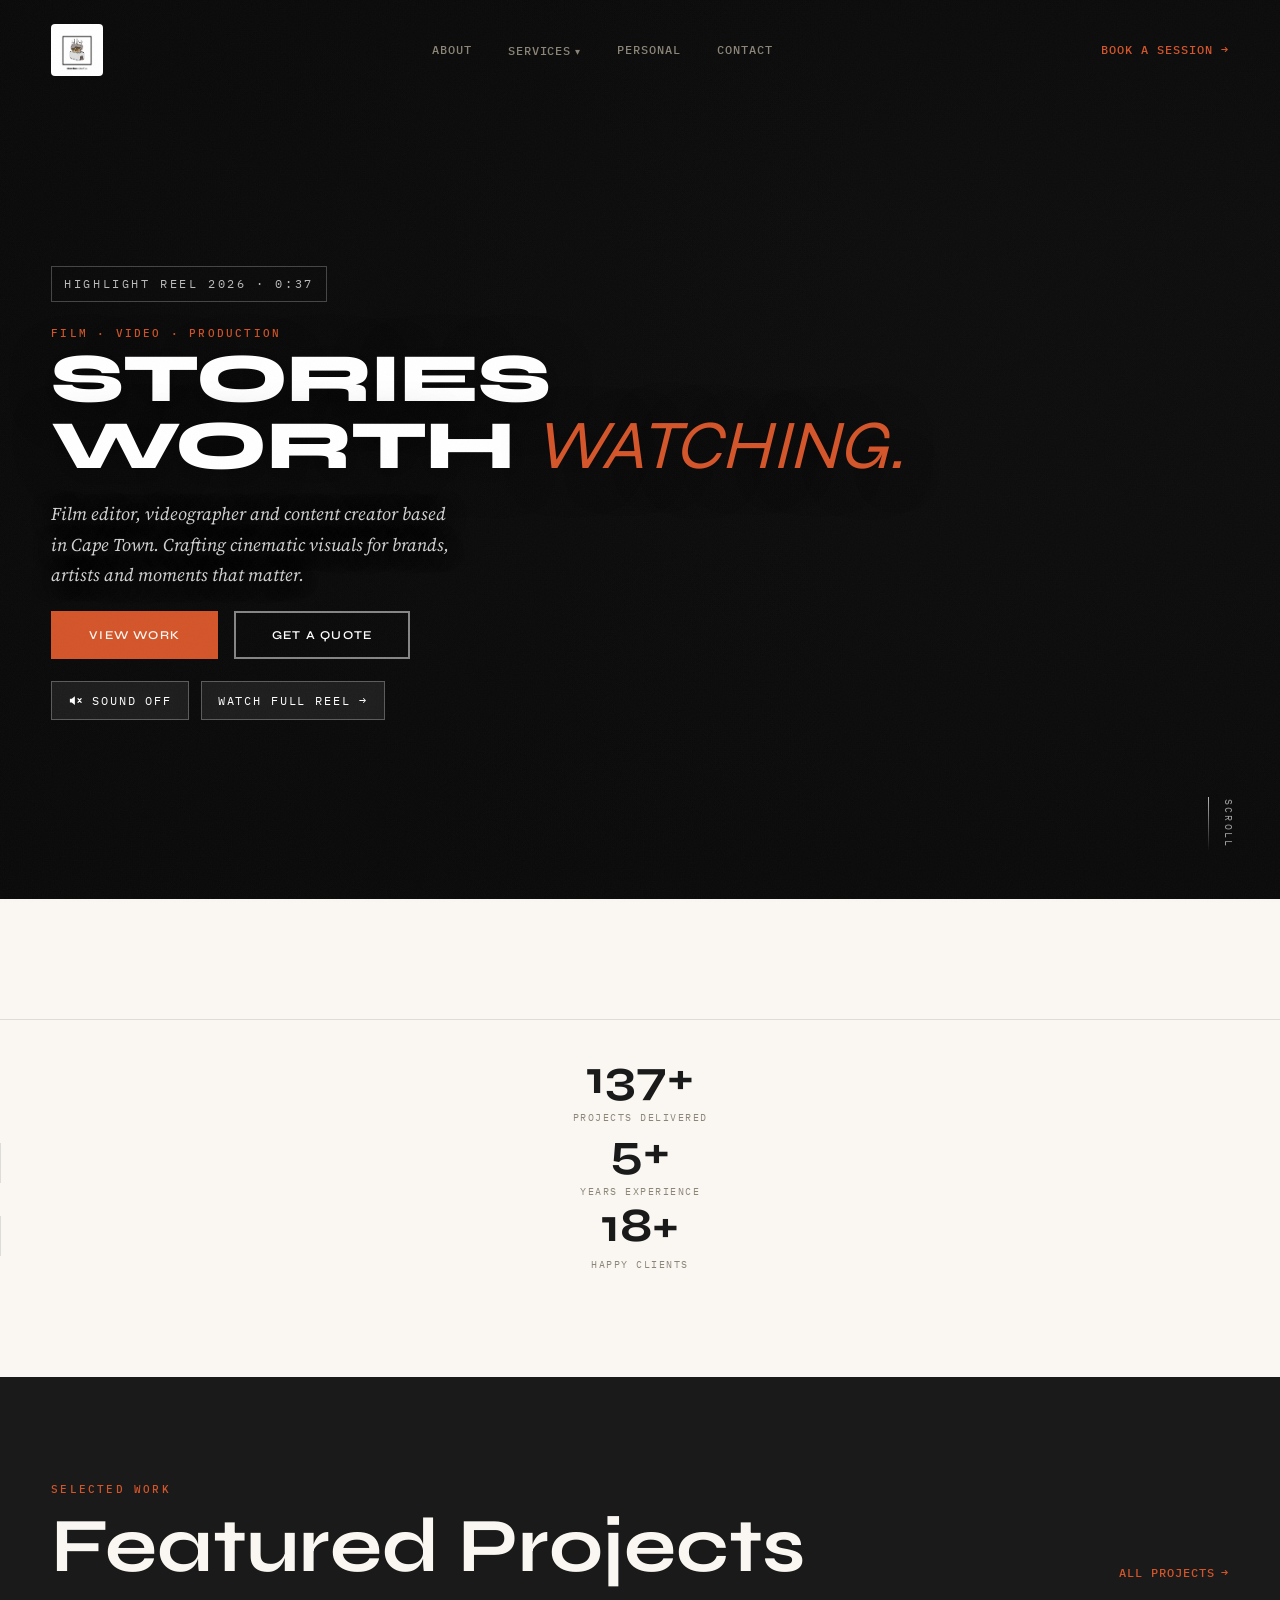
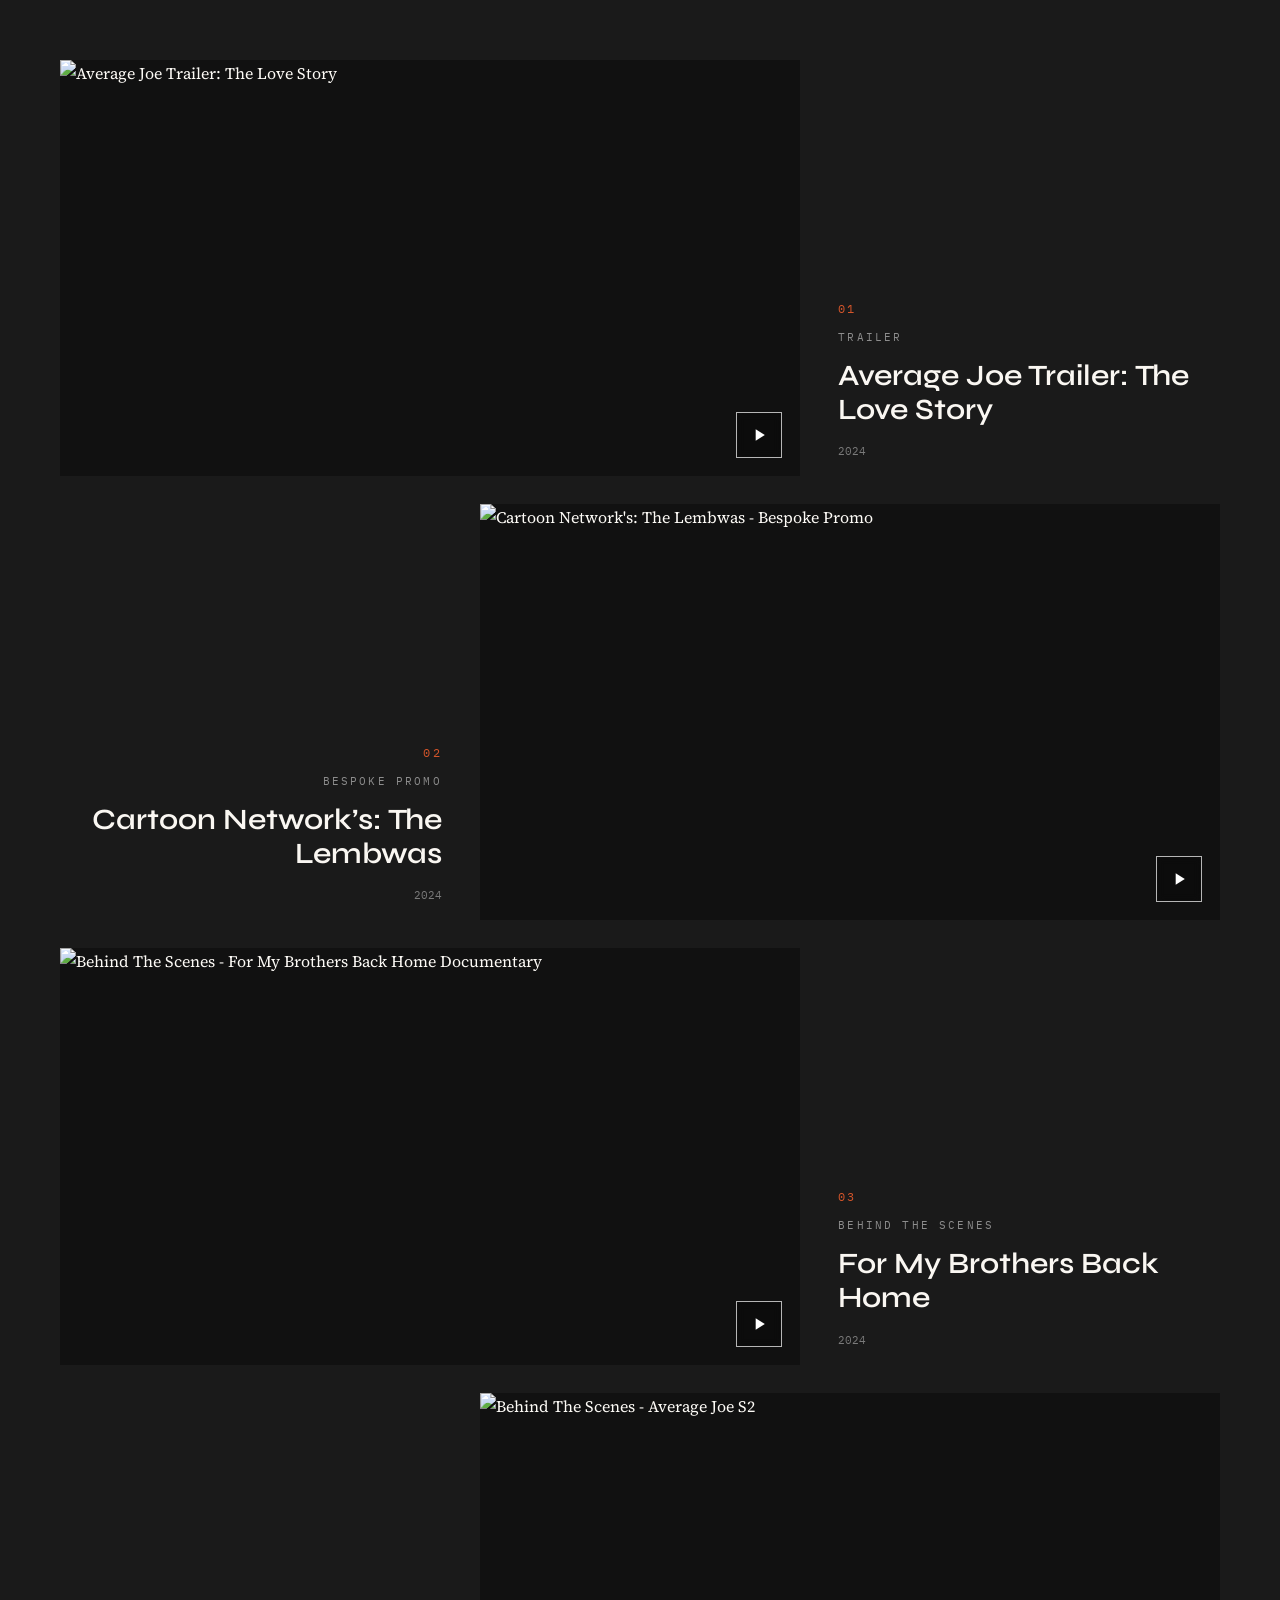
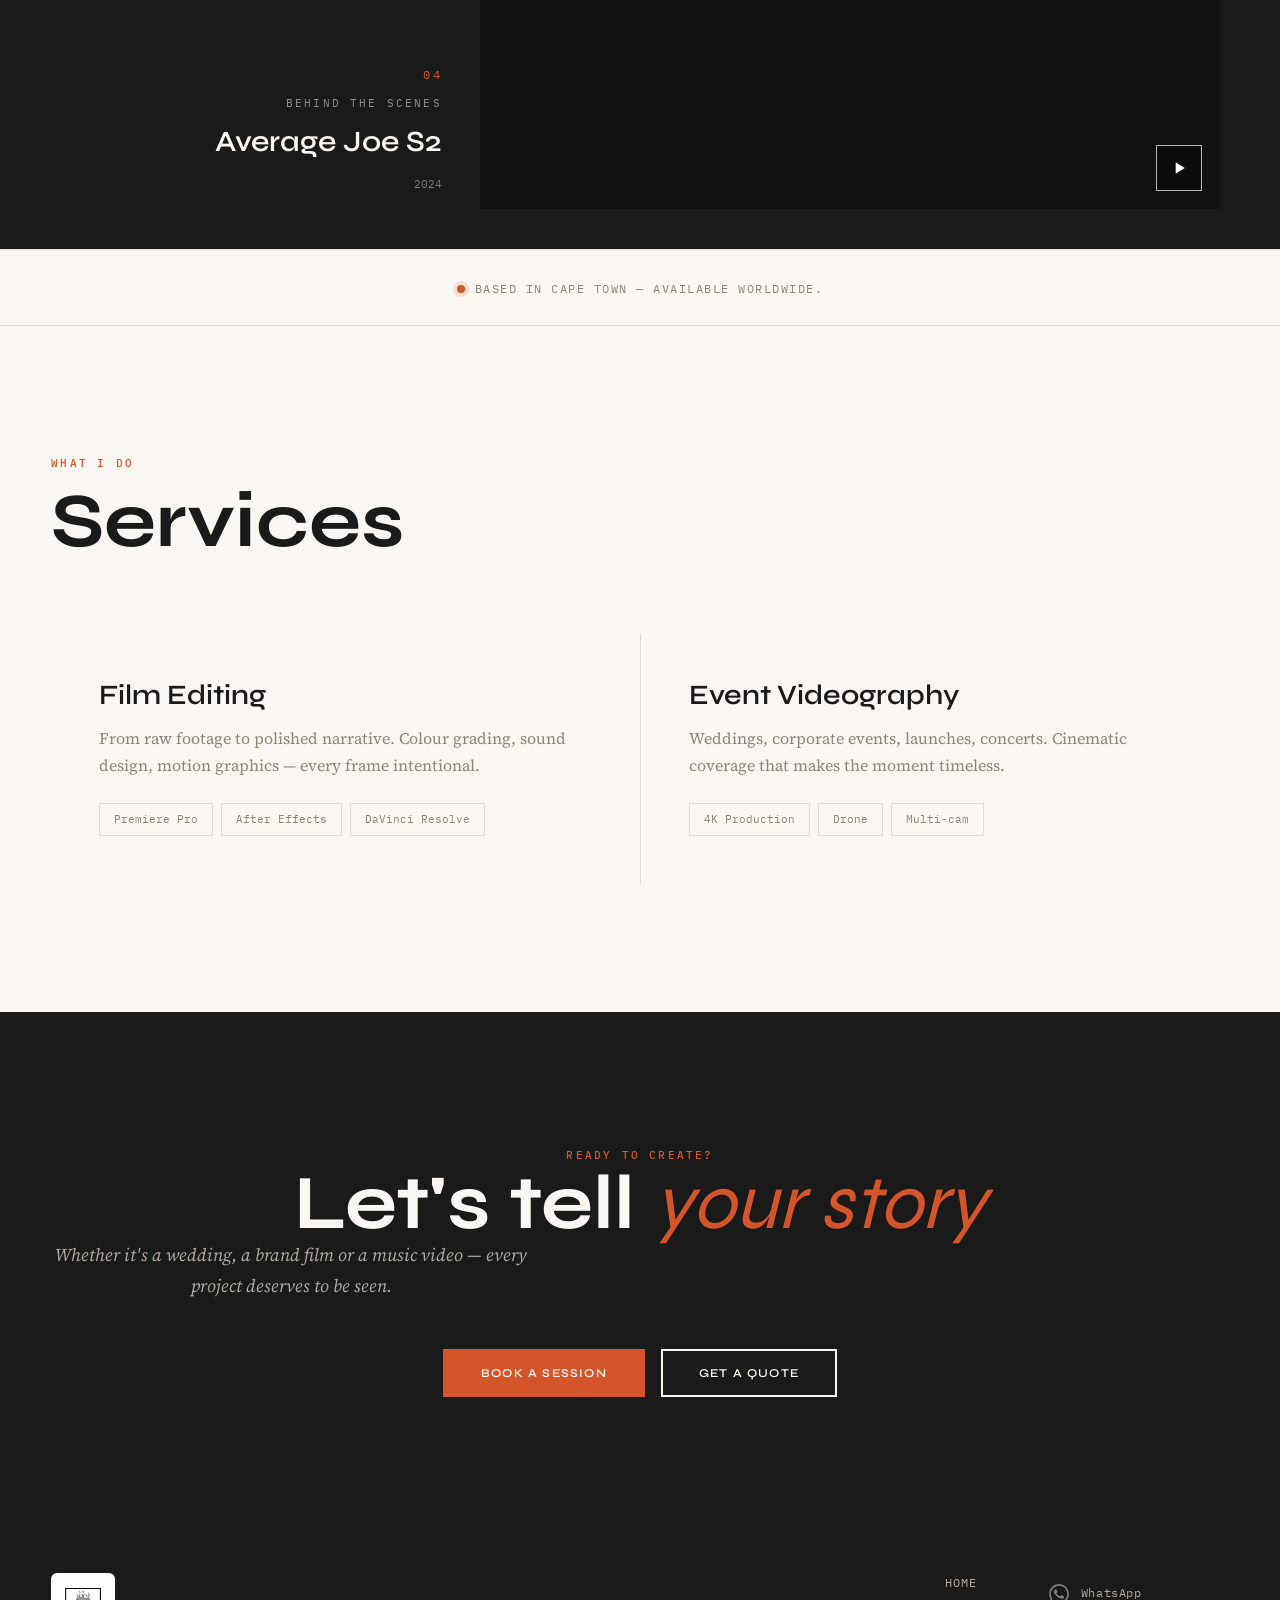
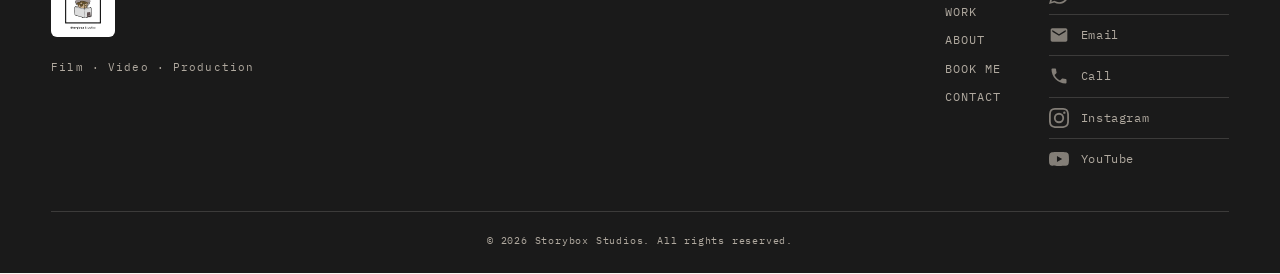
==== commit 145504f8: "Drop the dead showreel script and stop requesting a thumbnail that 404s The inline showreel handler " ====
--- a/index.html
+++ b/index.html
@@ -162,7 +162,7 @@
         <article class="work-item">
           <a href="https://youtu.be/Tak3udb7nVI" data-video="Tak3udb7nVI" class="work-link">
             <div class="work-media" data-yt="Tak3udb7nVI">
-              <img src="https://img.youtube.com/vi/Tak3udb7nVI/maxresdefault.jpg" alt="Average Joe Trailer: The Love Story" loading="lazy">
+              <img src="https://img.youtube.com/vi/Tak3udb7nVI/hqdefault.jpg" alt="Average Joe Trailer: The Love Story" loading="lazy">
               <span class="work-play" aria-hidden="true"><svg viewBox="0 0 24 24" width="20" height="20"><polygon points="8,5 19,12 8,19" fill="currentColor"/></svg></span>
             </div>
             <div class="work-meta">
@@ -308,143 +308,5 @@
   </footer>
 
   <script src="js/main.js"></script>
-  <script>
-  // Showreel: hover-to-play (desktop) + tap-to-play (mobile) with unmute button
-  (function() {
-    var el = document.getElementById('showreel-hover');
-    if (!el) return;
-    var videoId = el.getAttribute('data-video');
-    var thumb = el.querySelector('.showreel-thumb');
-    var player = document.getElementById('showreel-player');
-    var timer = null;
-    var ytPlayer = null;
-    var isMuted = true;
-    var isPlaying = false;
-    var apiReady = false;
-    var isTouch = 'ontouchstart' in window || navigator.maxTouchPoints > 0;
-
-    // Create unmute button
-    var unmuteBtn = document.createElement('button');
-    unmuteBtn.type = 'button';
-    unmuteBtn.setAttribute('aria-label', 'Unmute video');
-    unmuteBtn.style.cssText = 'display:none;position:absolute;bottom:20px;right:20px;z-index:10;width:48px;height:48px;border-radius:50%;border:2px solid #fff;background:rgba(0,0,0,0.6);color:#fff;cursor:pointer;font-size:20px;backdrop-filter:blur(4px);-webkit-backdrop-filter:blur(4px);transition:background 0.2s;';
-    unmuteBtn.textContent = '\uD83D\uDD07';
-    el.style.position = 'relative';
-    el.appendChild(unmuteBtn);
-
-    // Create close button (mobile only)
-    var closeBtn = document.createElement('button');
-    closeBtn.type = 'button';
-    closeBtn.setAttribute('aria-label', 'Close video');
-    closeBtn.style.cssText = 'display:none;position:absolute;top:16px;right:16px;z-index:10;width:40px;height:40px;border-radius:50%;border:2px solid #fff;background:rgba(0,0,0,0.6);color:#fff;cursor:pointer;font-size:18px;backdrop-filter:blur(4px);-webkit-backdrop-filter:blur(4px);transition:background 0.2s;line-height:1;';
-    closeBtn.textContent = '\u2715';
-    el.appendChild(closeBtn);
-
-    unmuteBtn.addEventListener('click', function(e) {
-      e.stopPropagation();
-      e.preventDefault();
-      if (!ytPlayer || !ytPlayer.isMuted) return;
-      try {
-        if (isMuted) {
-          ytPlayer.unMute();
-          ytPlayer.setVolume(100);
-          isMuted = false;
-          unmuteBtn.textContent = '\uD83D\uDD0A';
-        } else {
-          ytPlayer.mute();
-          isMuted = true;
-          unmuteBtn.textContent = '\uD83D\uDD07';
-        }
-      } catch(err) {}
-    });
-
-    function startVideo() {
-      if (isPlaying) return;
-      if (!apiReady) return;
-      isPlaying = true;
-      var playerDiv = document.createElement('div');
-      playerDiv.id = 'yt-showreel';
-      playerDiv.style.cssText = 'width:100%;height:100%;';
-      while (player.firstChild) player.removeChild(player.firstChild);
-      player.appendChild(playerDiv);
-      player.style.display = 'block';
-      thumb.style.display = 'none';
-      unmuteBtn.style.display = 'block';
-      if (isTouch) closeBtn.style.display = 'block';
-      isMuted = true;
-      unmuteBtn.textContent = '\uD83D\uDD07';
-
-      ytPlayer = new YT.Player('yt-showreel', {
-        videoId: videoId,
-        playerVars: {
-          autoplay: 1,
-          mute: 1,
-          controls: 0,
-          showinfo: 0,
-          rel: 0,
-          modestbranding: 1,
-          loop: 1,
-          playlist: videoId,
-          playsinline: 1,
-          enablejsapi: 1,
-          origin: window.location.origin
-        },
-        events: {
-          onReady: function(event) {
-            event.target.playVideo();
-          }
-        }
-      });
-    }
-
-    function stopVideo() {
-      clearTimeout(timer);
-      try {
-        if (ytPlayer && ytPlayer.destroy) {
-          ytPlayer.destroy();
-        }
-      } catch(err) {}
-      ytPlayer = null;
-      player.style.display = 'none';
-      while (player.firstChild) player.removeChild(player.firstChild);
-      thumb.style.display = 'block';
-      unmuteBtn.style.display = 'none';
-      closeBtn.style.display = 'none';
-      isMuted = true;
-      isPlaying = false;
-    }
-
-    if (isTouch) {
-      el.addEventListener('click', function(e) {
-        if (e.target === unmuteBtn || e.target === closeBtn) return;
-        e.preventDefault();
-        if (isPlaying) return;
-        startVideo();
-      });
-
-      closeBtn.addEventListener('click', function(e) {
-        e.stopPropagation();
-        e.preventDefault();
-        stopVideo();
-      });
-    } else {
-      el.addEventListener('mouseenter', function() {
-        timer = setTimeout(startVideo, 300);
-      });
-
-      el.addEventListener('mouseleave', function() {
-        stopVideo();
-      });
-    }
-
-    // Load YouTube IFrame API
-    window.onYouTubeIframeAPIReady = function() {
-      apiReady = true;
-    };
-    var tag = document.createElement('script');
-    tag.src = 'https://www.youtube.com/iframe_api';
-    document.head.appendChild(tag);
-  })();
-  </script>
 </body>
 </html>
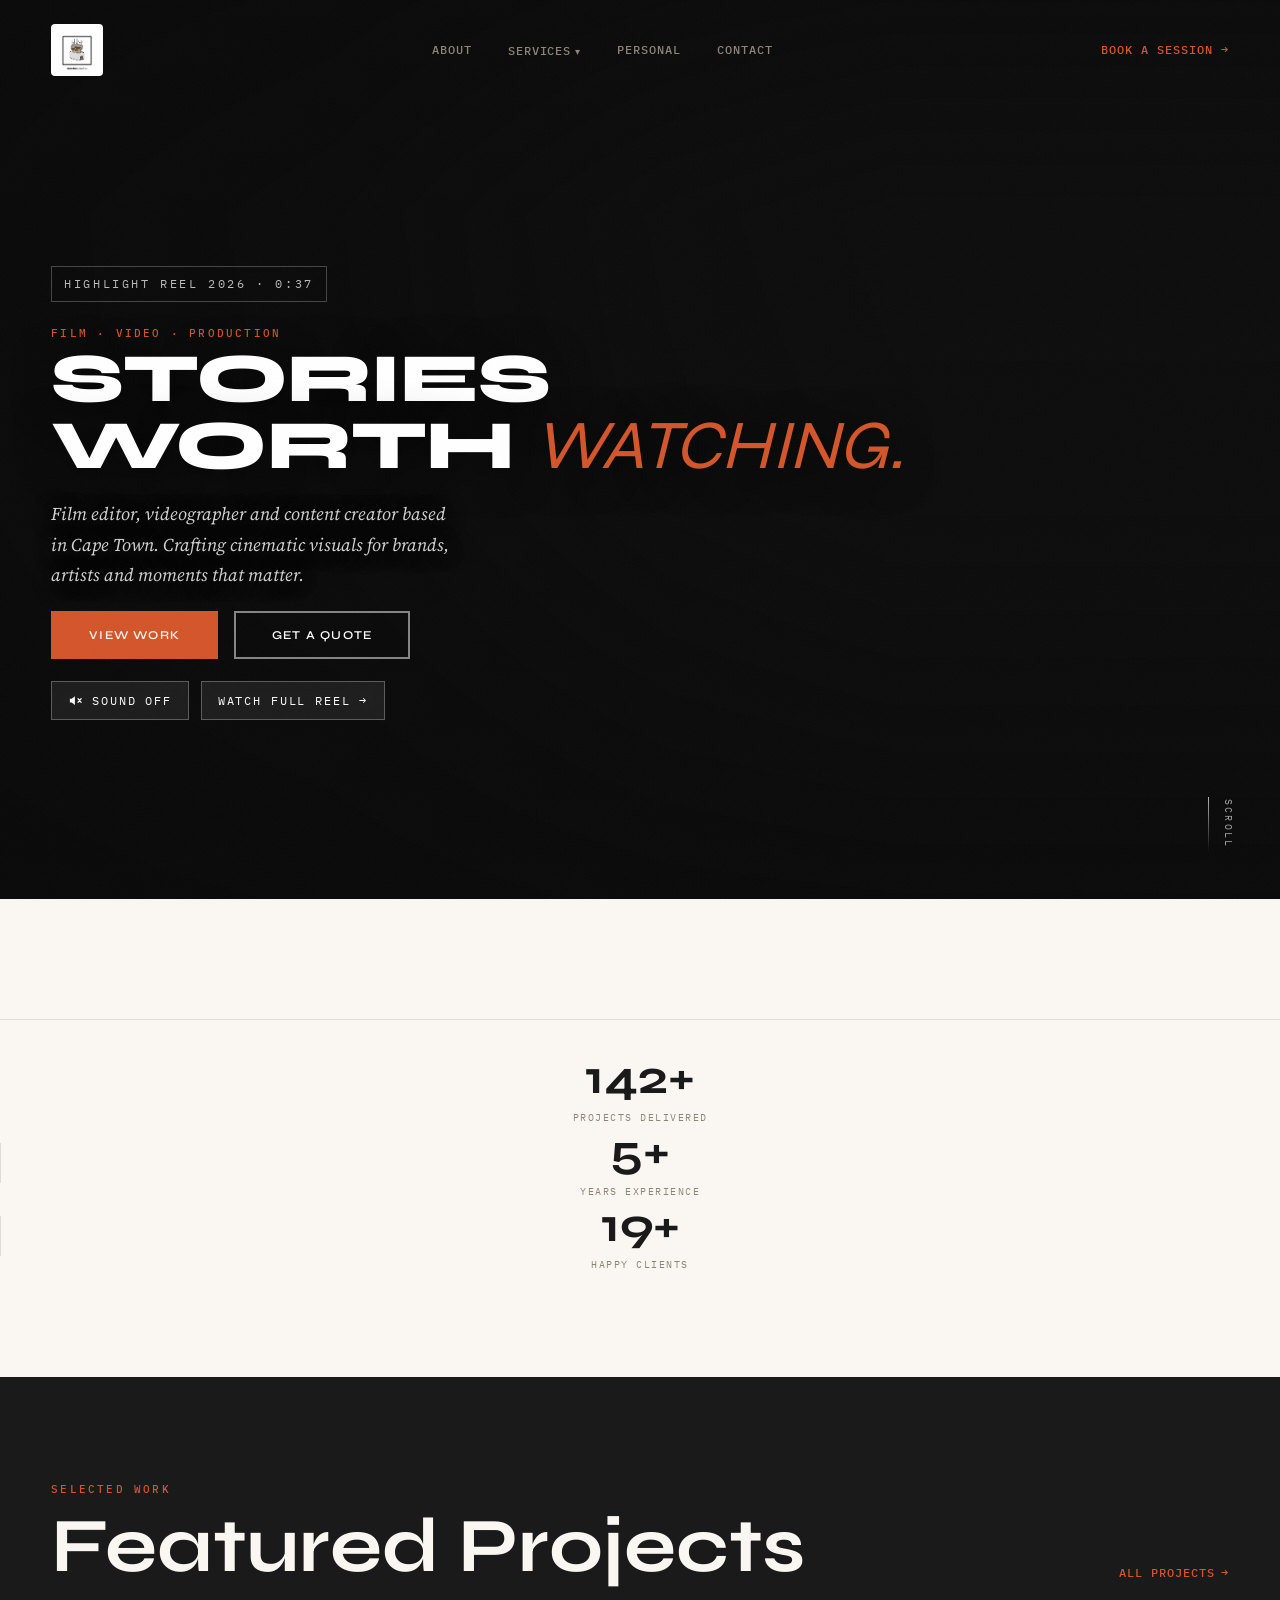
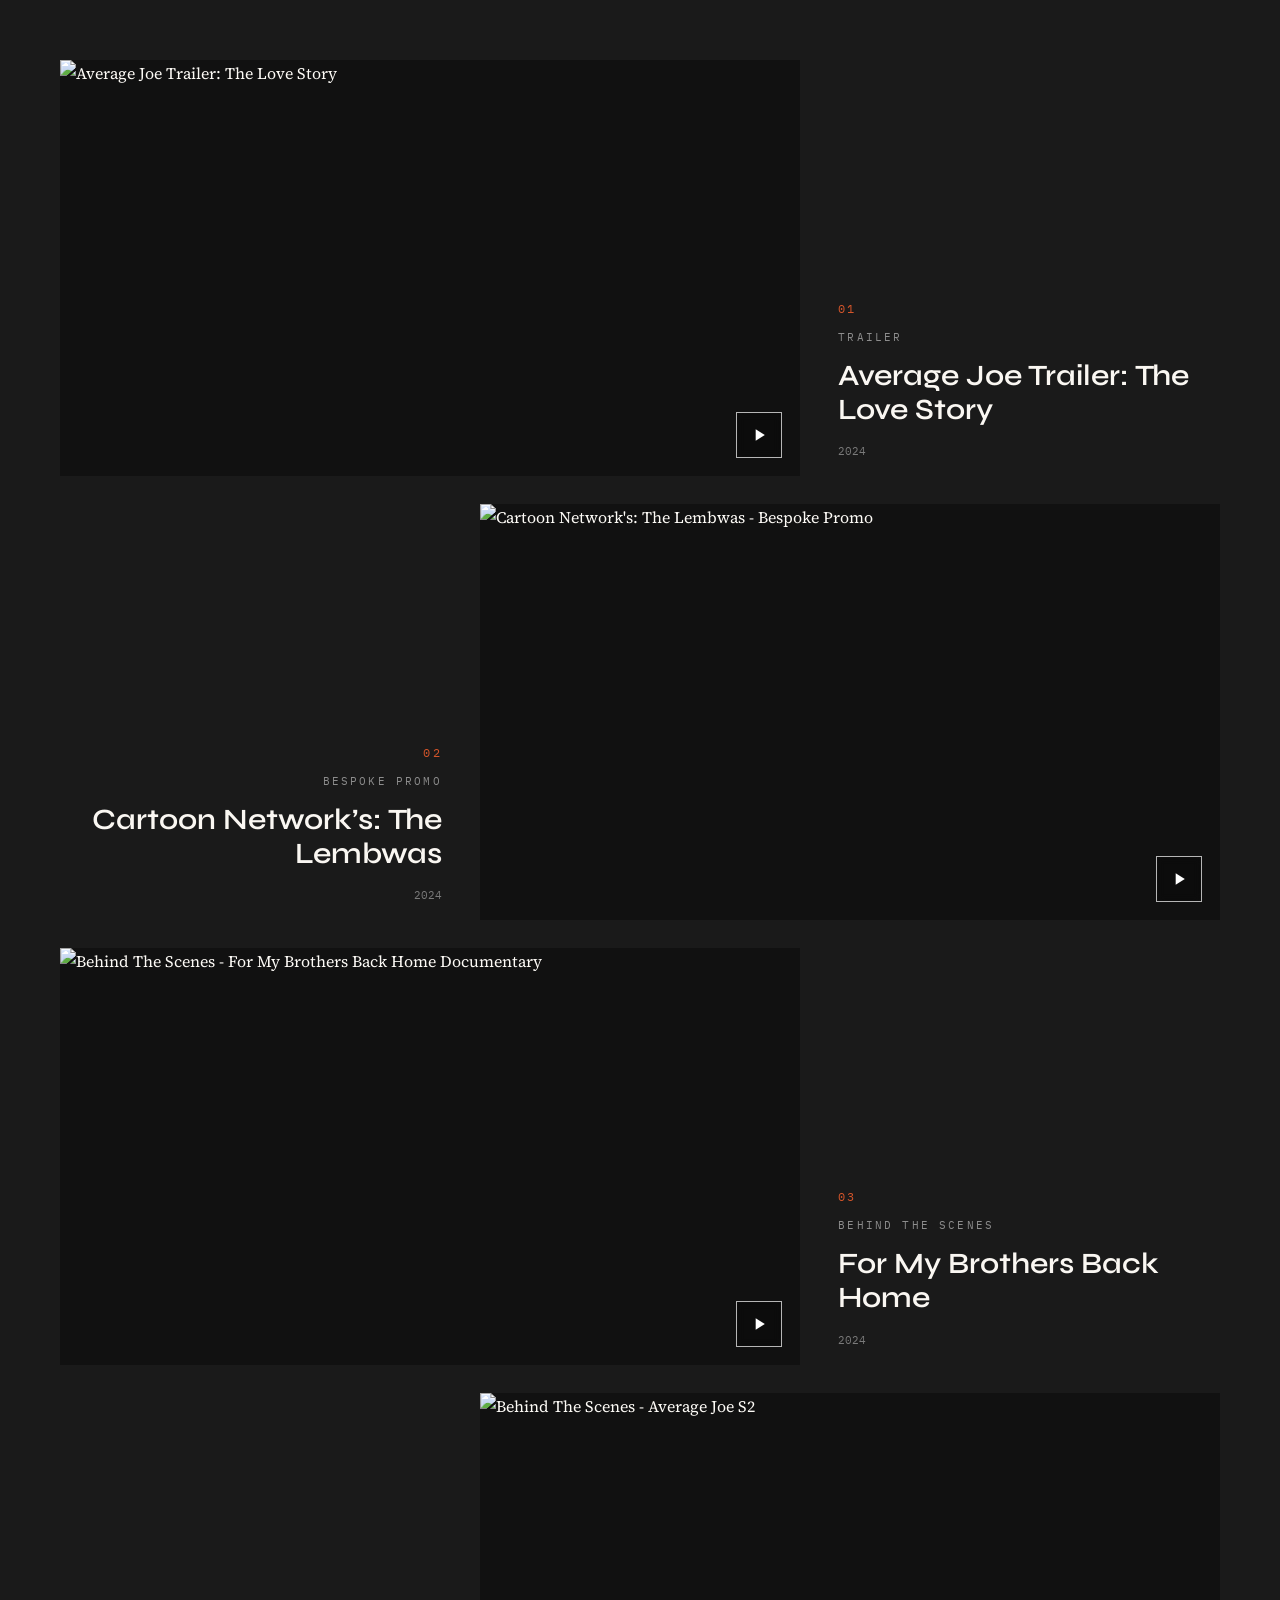
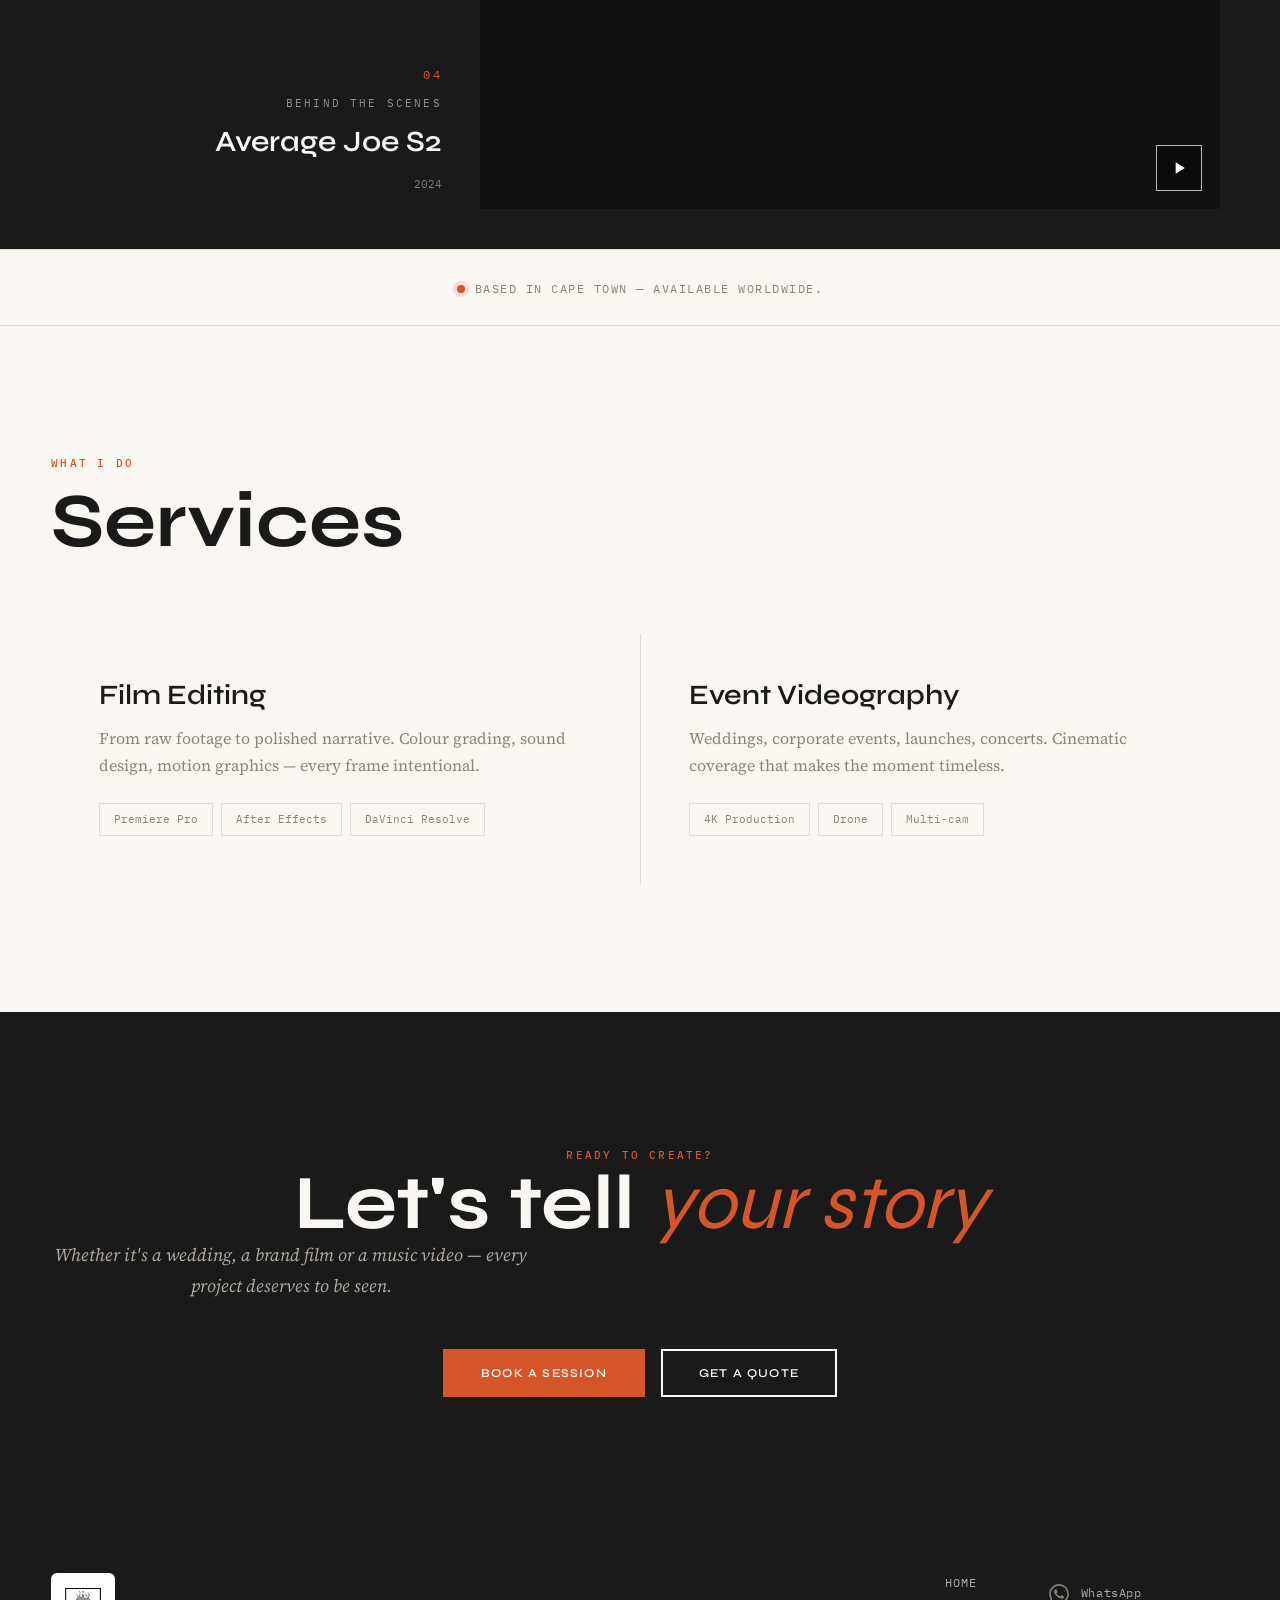
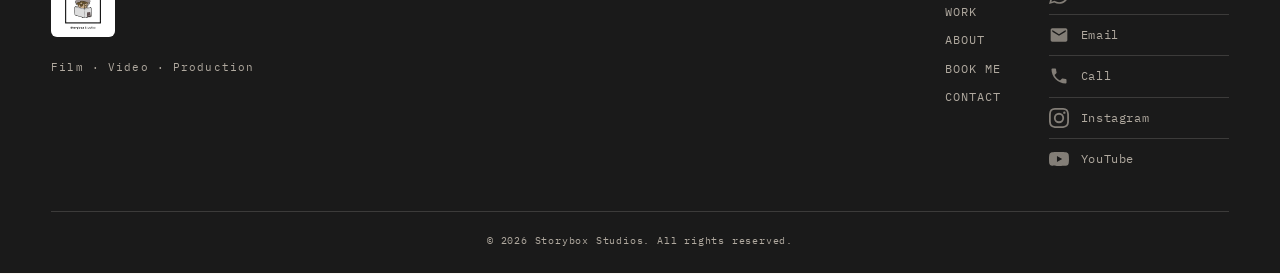
==== commit 42400955: "Recompress the images, and point the share card at the right image Every JPEG re-encoded with mozjpe" ====
--- a/index.html
+++ b/index.html
@@ -15,13 +15,13 @@
   <meta property="og:description" content="Cinematic films, events and portraits from Cape Town. Watch the 2026 highlight reel.">
   <meta property="og:url" content="https://storybox-studios.vercel.app/">
   <meta property="og:site_name" content="Storybox Studios">
-  <meta property="og:image" content="https://storybox-studios.vercel.app/images/logo.jpeg">
-  <meta property="og:image:width" content="500">
-  <meta property="og:image:height" content="500">
-  <meta name="twitter:card" content="summary">
+  <meta property="og:image" content="https://storybox-studios.vercel.app/images/og-image.jpeg">
+  <meta property="og:image:width" content="1200">
+  <meta property="og:image:height" content="630">
+  <meta name="twitter:card" content="summary_large_image">
   <meta name="twitter:title" content="Storybox Studios — Film · Video · Production by Jefte Mulamba">
   <meta name="twitter:description" content="Cinematic films, events and production from Cape Town.">
-  <meta name="twitter:image" content="https://storybox-studios.vercel.app/images/logo.jpeg">
+  <meta name="twitter:image" content="https://storybox-studios.vercel.app/images/og-image.jpeg">
   <link rel="preconnect" href="https://fonts.googleapis.com">
   <link rel="preconnect" href="https://fonts.gstatic.com" crossorigin>
   <link href="https://fonts.googleapis.com/css2?family=IBM+Plex+Mono:wght@400;500&family=Source+Serif+4:ital,wght@0,400;0,600;1,400&family=Syne:wght@400..800&display=swap" rel="stylesheet">
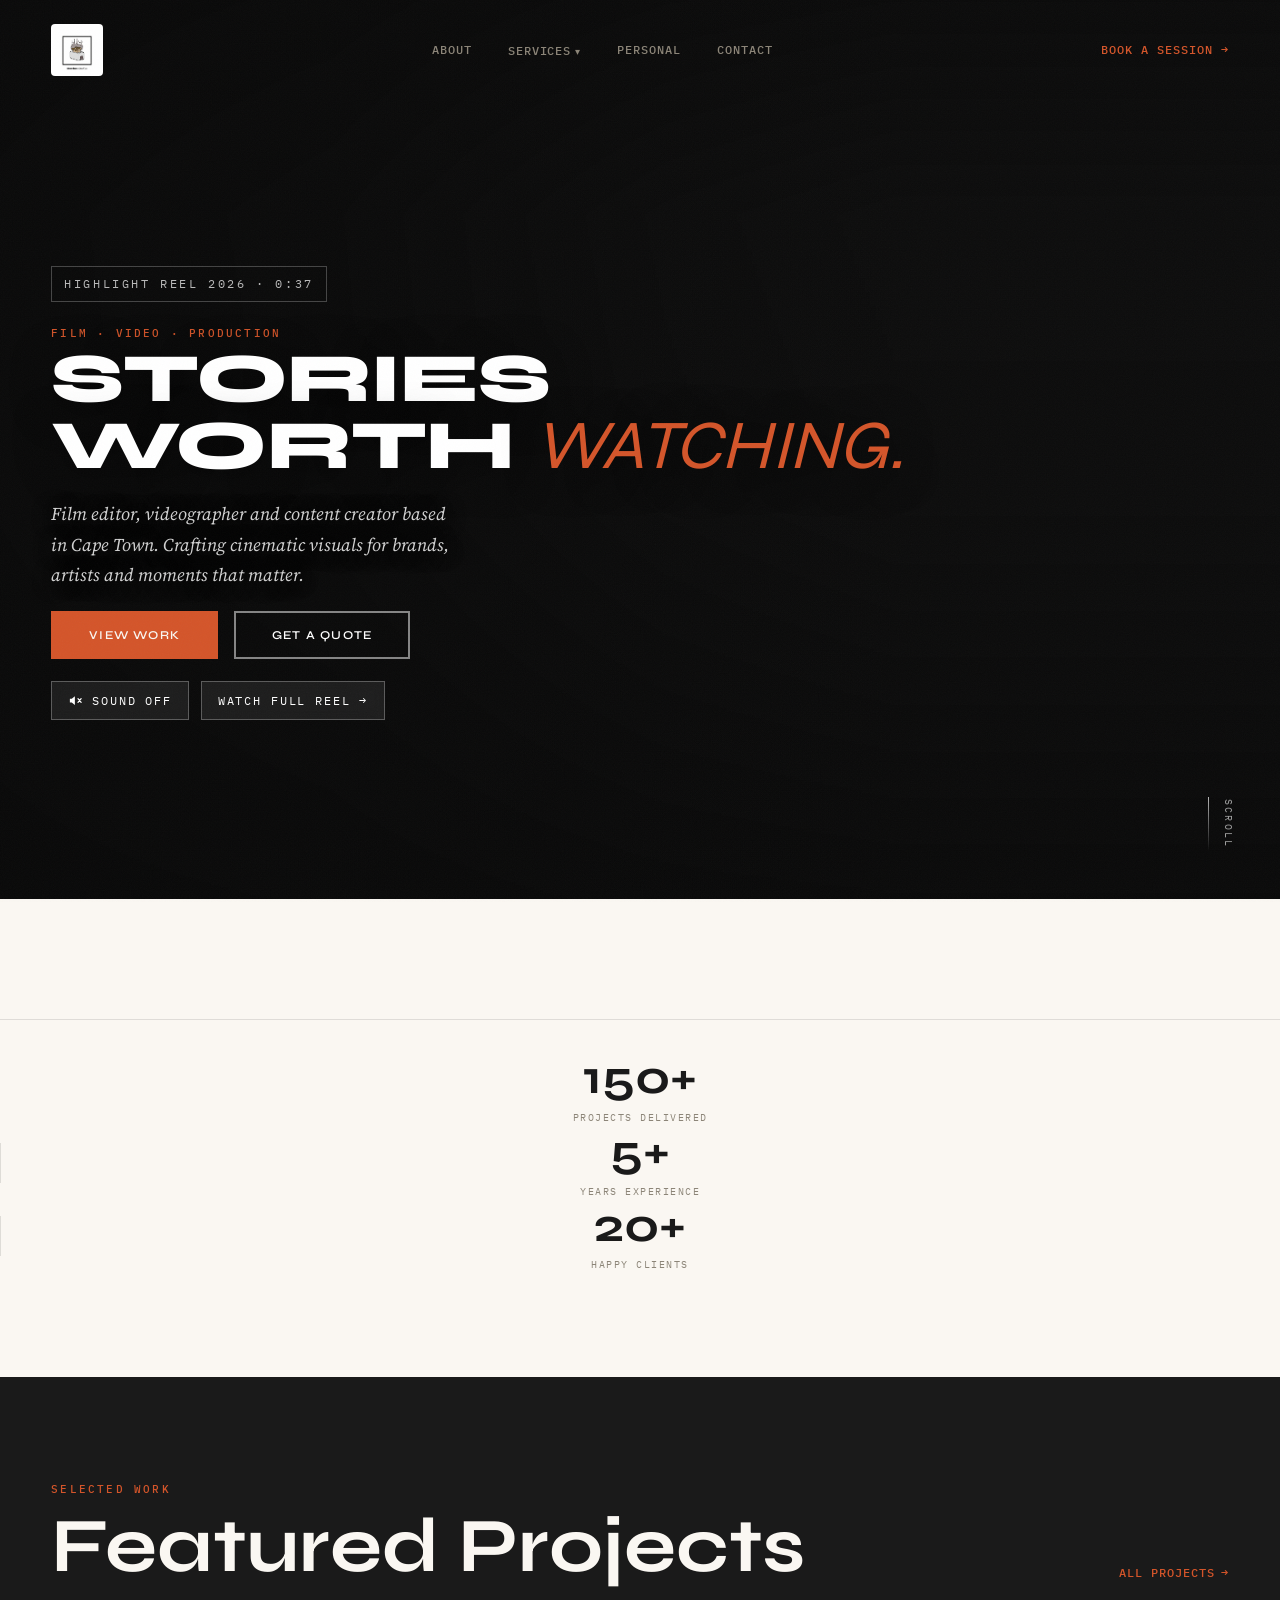
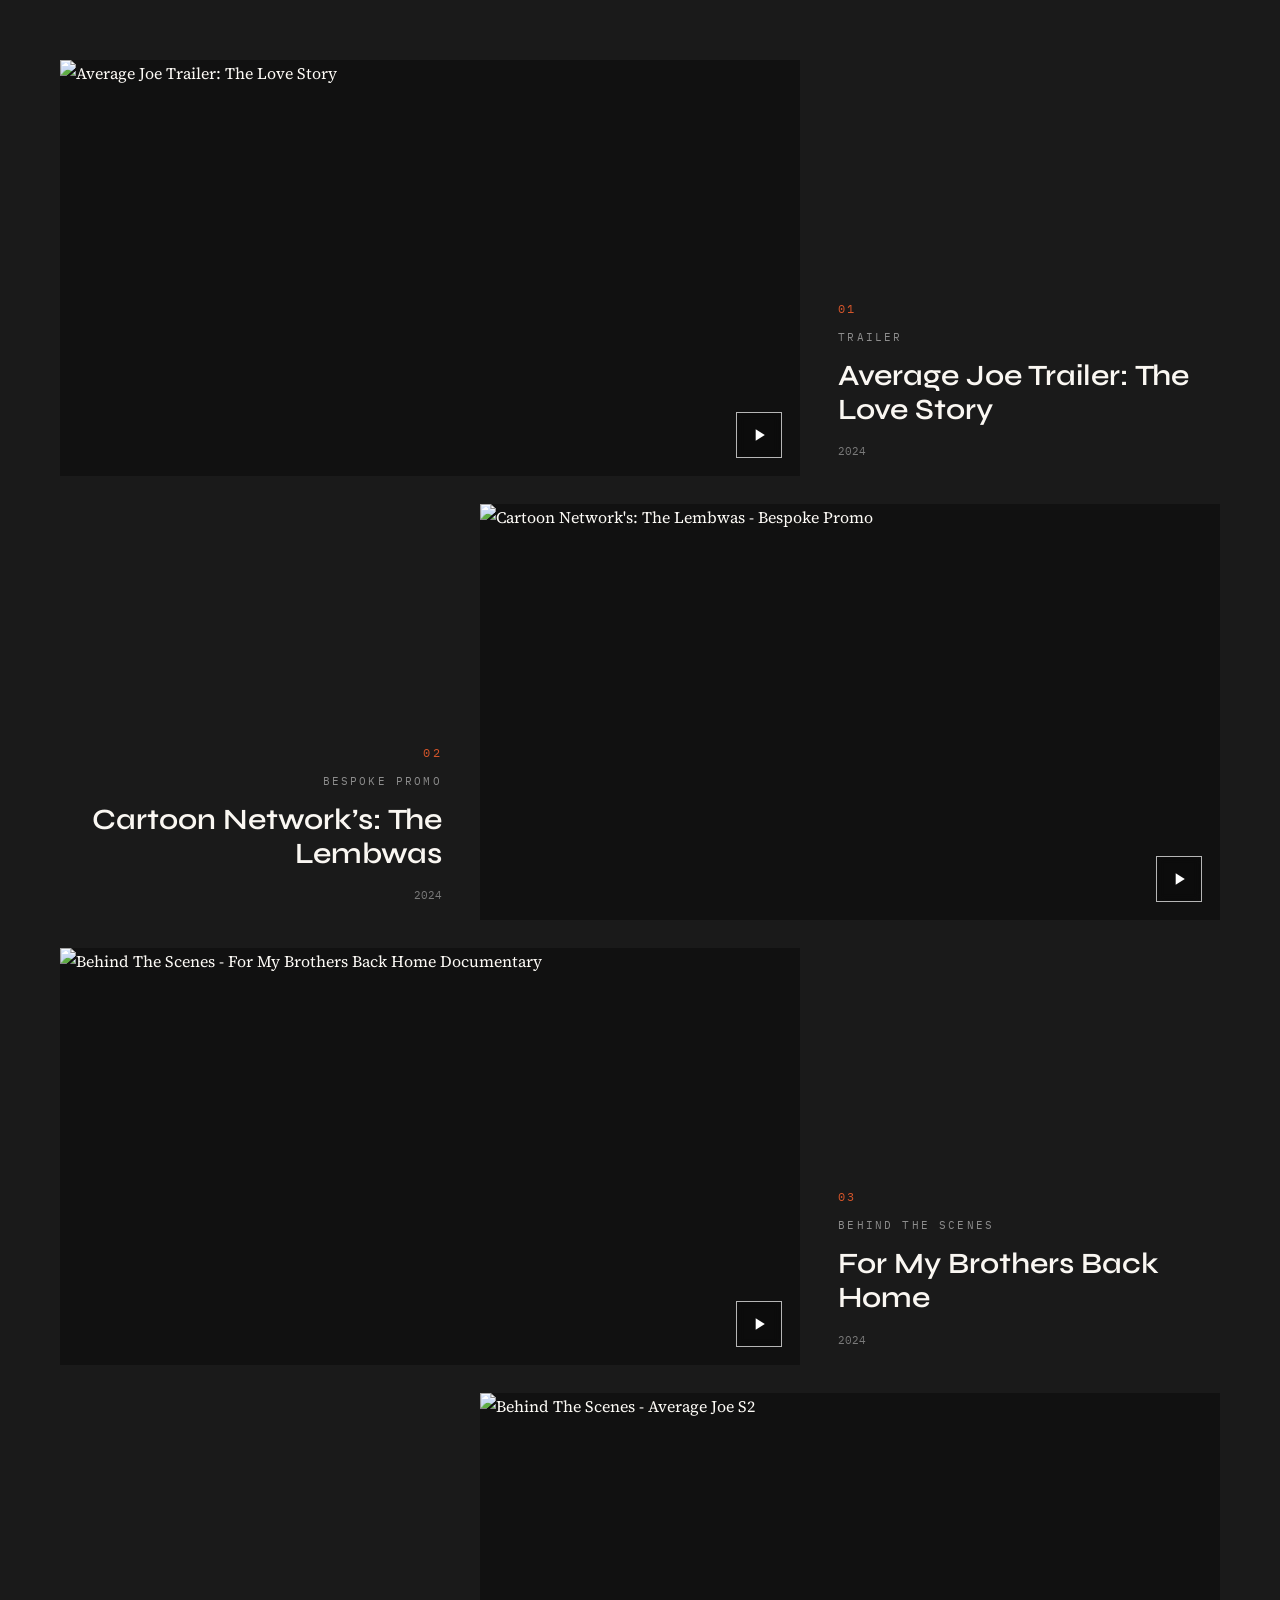
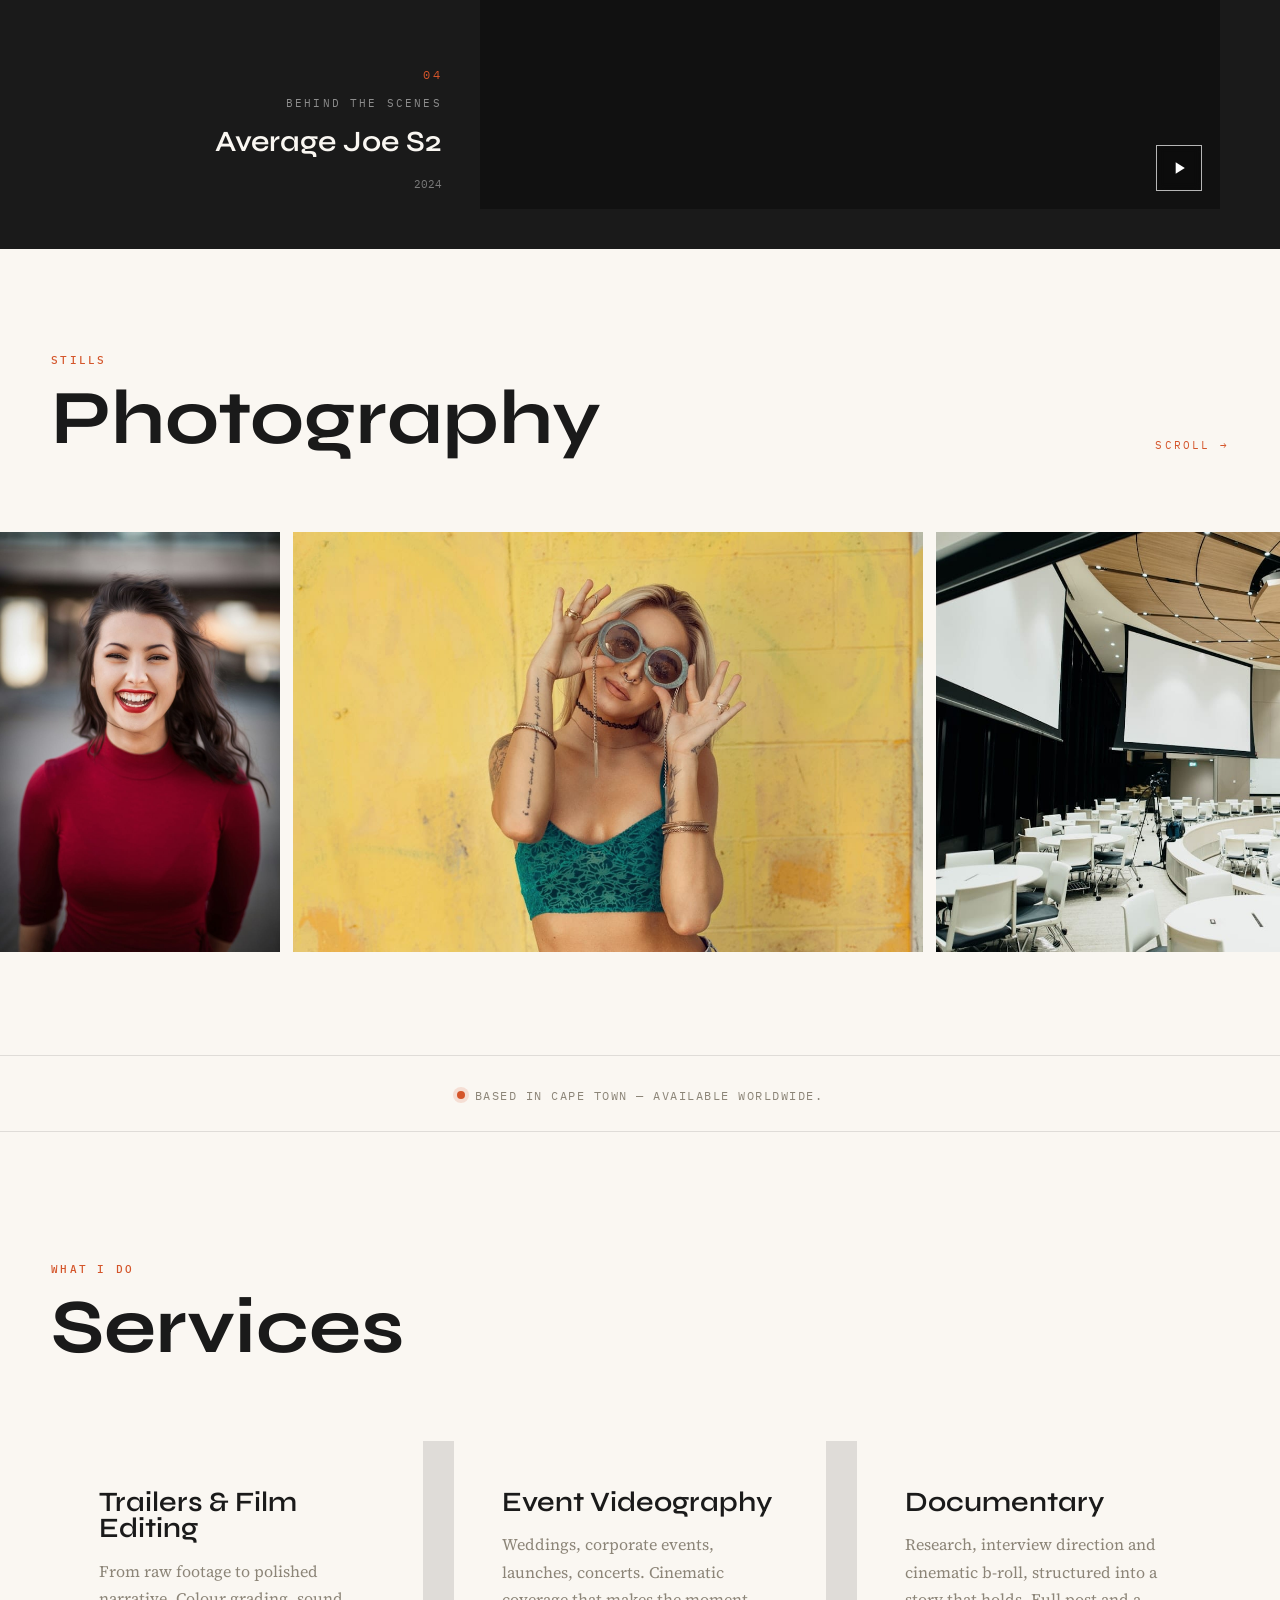
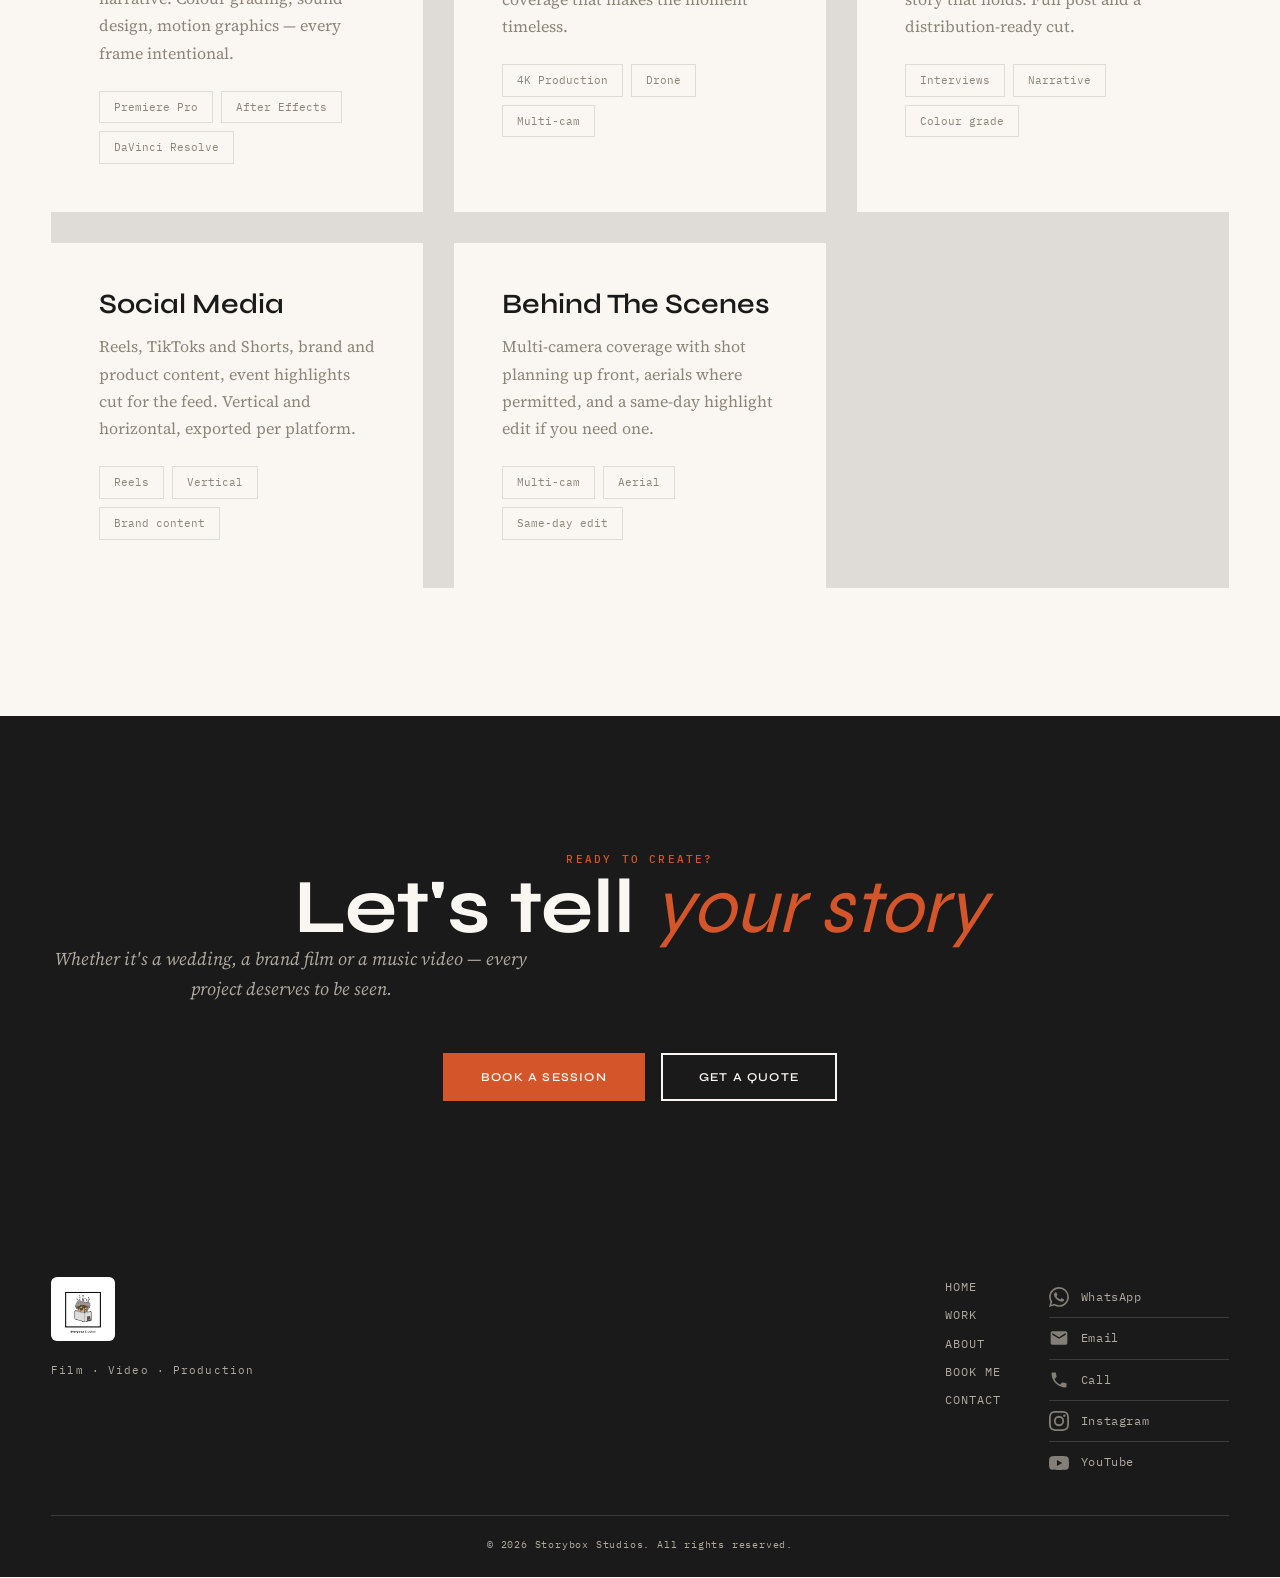
==== commit 135c7bbe: "Show all five services, and put the photography on the site The homepage listed two services while t" ====
--- a/index.html
+++ b/index.html
@@ -221,6 +221,114 @@
       </div>
     </section>
 
+
+    <!-- ============================================================
+         Stills.
+
+         Twenty-eight photographs were sitting in the repository unused
+         — an entire half of what he does, invisible. A contact sheet is
+         the honest way to show them: one strip, mixed orientations left
+         as shot, scrolled rather than paged.
+         ============================================================ -->
+    <section class="stills reveal" id="stills">
+      <div class="container">
+        <div class="section-header">
+          <div>
+            <span class="section-subtitle">Stills</span>
+            <h2>Photography</h2>
+          </div>
+          <span class="stills-hint" aria-hidden="true">Scroll &rarr;</span>
+        </div>
+      </div>
+
+      <div class="stills-strip" id="stills-strip">
+          <button type="button" class="still" data-full="images/portfolio/ketia-1.jpeg" aria-label="Open still 1 of 28">
+            <img src="images/portfolio/ketia-1.jpeg" alt="Photography by Jefte Mulamba — still 1" loading="lazy" decoding="async">
+          </button>
+          <button type="button" class="still" data-full="images/portfolio/ketia-2.jpeg" aria-label="Open still 2 of 28">
+            <img src="images/portfolio/ketia-2.jpeg" alt="Photography by Jefte Mulamba — still 2" loading="lazy" decoding="async">
+          </button>
+          <button type="button" class="still" data-full="images/portfolio/ketia-3.jpeg" aria-label="Open still 3 of 28">
+            <img src="images/portfolio/ketia-3.jpeg" alt="Photography by Jefte Mulamba — still 3" loading="lazy" decoding="async">
+          </button>
+          <button type="button" class="still" data-full="images/portfolio/ketia-IMG_0021.jpeg" aria-label="Open still 4 of 28">
+            <img src="images/portfolio/ketia-IMG_0021.jpeg" alt="Photography by Jefte Mulamba — still 4" loading="lazy" decoding="async">
+          </button>
+          <button type="button" class="still" data-full="images/portfolio/ketia-IMG_0022.jpeg" aria-label="Open still 5 of 28">
+            <img src="images/portfolio/ketia-IMG_0022.jpeg" alt="Photography by Jefte Mulamba — still 5" loading="lazy" decoding="async">
+          </button>
+          <button type="button" class="still" data-full="images/portfolio/ketia-IMG_0028.jpeg" aria-label="Open still 6 of 28">
+            <img src="images/portfolio/ketia-IMG_0028.jpeg" alt="Photography by Jefte Mulamba — still 6" loading="lazy" decoding="async">
+          </button>
+          <button type="button" class="still" data-full="images/portfolio/ketia-_MG_9920.jpeg" aria-label="Open still 7 of 28">
+            <img src="images/portfolio/ketia-_MG_9920.jpeg" alt="Photography by Jefte Mulamba — still 7" loading="lazy" decoding="async">
+          </button>
+          <button type="button" class="still" data-full="images/portfolio/ketia-_MG_9974.jpeg" aria-label="Open still 8 of 28">
+            <img src="images/portfolio/ketia-_MG_9974.jpeg" alt="Photography by Jefte Mulamba — still 8" loading="lazy" decoding="async">
+          </button>
+          <button type="button" class="still" data-full="images/portfolio/photo-1.jpeg" aria-label="Open still 9 of 28">
+            <img src="images/portfolio/photo-1.jpeg" alt="Photography by Jefte Mulamba — still 9" loading="lazy" decoding="async">
+          </button>
+          <button type="button" class="still" data-full="images/portfolio/photo-10.jpeg" aria-label="Open still 10 of 28">
+            <img src="images/portfolio/photo-10.jpeg" alt="Photography by Jefte Mulamba — still 10" loading="lazy" decoding="async">
+          </button>
+          <button type="button" class="still" data-full="images/portfolio/photo-11.jpeg" aria-label="Open still 11 of 28">
+            <img src="images/portfolio/photo-11.jpeg" alt="Photography by Jefte Mulamba — still 11" loading="lazy" decoding="async">
+          </button>
+          <button type="button" class="still" data-full="images/portfolio/photo-12.jpeg" aria-label="Open still 12 of 28">
+            <img src="images/portfolio/photo-12.jpeg" alt="Photography by Jefte Mulamba — still 12" loading="lazy" decoding="async">
+          </button>
+          <button type="button" class="still" data-full="images/portfolio/photo-2.jpeg" aria-label="Open still 13 of 28">
+            <img src="images/portfolio/photo-2.jpeg" alt="Photography by Jefte Mulamba — still 13" loading="lazy" decoding="async">
+          </button>
+          <button type="button" class="still" data-full="images/portfolio/photo-3.jpeg" aria-label="Open still 14 of 28">
+            <img src="images/portfolio/photo-3.jpeg" alt="Photography by Jefte Mulamba — still 14" loading="lazy" decoding="async">
+          </button>
+          <button type="button" class="still" data-full="images/portfolio/photo-4.jpeg" aria-label="Open still 15 of 28">
+            <img src="images/portfolio/photo-4.jpeg" alt="Photography by Jefte Mulamba — still 15" loading="lazy" decoding="async">
+          </button>
+          <button type="button" class="still" data-full="images/portfolio/photo-5.jpeg" aria-label="Open still 16 of 28">
+            <img src="images/portfolio/photo-5.jpeg" alt="Photography by Jefte Mulamba — still 16" loading="lazy" decoding="async">
+          </button>
+          <button type="button" class="still" data-full="images/portfolio/photo-6.jpeg" aria-label="Open still 17 of 28">
+            <img src="images/portfolio/photo-6.jpeg" alt="Photography by Jefte Mulamba — still 17" loading="lazy" decoding="async">
+          </button>
+          <button type="button" class="still" data-full="images/portfolio/photo-7.jpeg" aria-label="Open still 18 of 28">
+            <img src="images/portfolio/photo-7.jpeg" alt="Photography by Jefte Mulamba — still 18" loading="lazy" decoding="async">
+          </button>
+          <button type="button" class="still" data-full="images/portfolio/photo-8.jpeg" aria-label="Open still 19 of 28">
+            <img src="images/portfolio/photo-8.jpeg" alt="Photography by Jefte Mulamba — still 19" loading="lazy" decoding="async">
+          </button>
+          <button type="button" class="still" data-full="images/portfolio/photo-9.jpeg" aria-label="Open still 20 of 28">
+            <img src="images/portfolio/photo-9.jpeg" alt="Photography by Jefte Mulamba — still 20" loading="lazy" decoding="async">
+          </button>
+          <button type="button" class="still" data-full="images/portfolio/photo-extra-23.jpeg" aria-label="Open still 21 of 28">
+            <img src="images/portfolio/photo-extra-23.jpeg" alt="Photography by Jefte Mulamba — still 21" loading="lazy" decoding="async">
+          </button>
+          <button type="button" class="still" data-full="images/portfolio/photo-extra-28.jpeg" aria-label="Open still 22 of 28">
+            <img src="images/portfolio/photo-extra-28.jpeg" alt="Photography by Jefte Mulamba — still 22" loading="lazy" decoding="async">
+          </button>
+          <button type="button" class="still" data-full="images/portfolio/photo-extra-30.jpeg" aria-label="Open still 23 of 28">
+            <img src="images/portfolio/photo-extra-30.jpeg" alt="Photography by Jefte Mulamba — still 23" loading="lazy" decoding="async">
+          </button>
+          <button type="button" class="still" data-full="images/portfolio/photo-extra-41.jpeg" aria-label="Open still 24 of 28">
+            <img src="images/portfolio/photo-extra-41.jpeg" alt="Photography by Jefte Mulamba — still 24" loading="lazy" decoding="async">
+          </button>
+          <button type="button" class="still" data-full="images/portfolio/photo-extra-50.jpeg" aria-label="Open still 25 of 28">
+            <img src="images/portfolio/photo-extra-50.jpeg" alt="Photography by Jefte Mulamba — still 25" loading="lazy" decoding="async">
+          </button>
+          <button type="button" class="still" data-full="images/portfolio/photo-extra-62.jpeg" aria-label="Open still 26 of 28">
+            <img src="images/portfolio/photo-extra-62.jpeg" alt="Photography by Jefte Mulamba — still 26" loading="lazy" decoding="async">
+          </button>
+          <button type="button" class="still" data-full="images/portfolio/photo-extra-71.jpeg" aria-label="Open still 27 of 28">
+            <img src="images/portfolio/photo-extra-71.jpeg" alt="Photography by Jefte Mulamba — still 27" loading="lazy" decoding="async">
+          </button>
+          <button type="button" class="still" data-full="images/portfolio/photo-extra-90.jpeg" aria-label="Open still 28 of 28">
+            <img src="images/portfolio/photo-extra-90.jpeg" alt="Photography by Jefte Mulamba — still 28" loading="lazy" decoding="async">
+          </button>
+      </div>
+    </section>
+
     <!-- One-line personality beat between Featured Projects and Services -->
     <section class="location-beat">
       <div class="container">
@@ -241,16 +349,16 @@
           </div>
         </div>
         <div class="services-grid">
-          <div class="service-card">
-            <h3>Film Editing</h3>
+          <a class="service-card" href="film-editing.html">
+            <h3>Trailers &amp; Film Editing</h3>
             <p>From raw footage to polished narrative. Colour grading, sound design, motion graphics — every frame intentional.</p>
             <div class="service-tags">
               <span class="service-tag">Premiere Pro</span>
               <span class="service-tag">After Effects</span>
               <span class="service-tag">DaVinci Resolve</span>
             </div>
-          </div>
-          <div class="service-card">
+          </a>
+          <a class="service-card" href="events.html">
             <h3>Event Videography</h3>
             <p>Weddings, corporate events, launches, concerts. Cinematic coverage that makes the moment timeless.</p>
             <div class="service-tags">
@@ -258,7 +366,34 @@
               <span class="service-tag">Drone</span>
               <span class="service-tag">Multi-cam</span>
             </div>
-          </div>
+          </a>
+          <a class="service-card" href="documentaries.html">
+            <h3>Documentary</h3>
+            <p>Research, interview direction and cinematic b-roll, structured into a story that holds. Full post and a distribution-ready cut.</p>
+            <div class="service-tags">
+              <span class="service-tag">Interviews</span>
+              <span class="service-tag">Narrative</span>
+              <span class="service-tag">Colour grade</span>
+            </div>
+          </a>
+          <a class="service-card" href="social-media.html">
+            <h3>Social Media</h3>
+            <p>Reels, TikToks and Shorts, brand and product content, event highlights cut for the feed. Vertical and horizontal, exported per platform.</p>
+            <div class="service-tags">
+              <span class="service-tag">Reels</span>
+              <span class="service-tag">Vertical</span>
+              <span class="service-tag">Brand content</span>
+            </div>
+          </a>
+          <a class="service-card" href="videography.html">
+            <h3>Behind The Scenes</h3>
+            <p>Multi-camera coverage with shot planning up front, aerials where permitted, and a same-day highlight edit if you need one.</p>
+            <div class="service-tags">
+              <span class="service-tag">Multi-cam</span>
+              <span class="service-tag">Aerial</span>
+              <span class="service-tag">Same-day edit</span>
+            </div>
+          </a>
         </div>
       </div>
     </section>
--- a/css/style.css
+++ b/css/style.css
@@ -2561,3 +2561,119 @@
       rgba(10,10,10,.88) 100%);
   }
 }
+
+
+/* ==========================================================================
+   STILLS  —  a contact sheet, not a grid
+   --------------------------------------------------------------------------
+   The photographs are a mix of portrait and landscape, shot that way on
+   purpose. A uniform grid would crop that decision out of them, so the strip
+   fixes the height and lets each frame take the width it actually needs.
+   ========================================================================== */
+.stills { background: var(--paper, #FAF7F2); padding: clamp(64px, 8vw, 110px) 0 clamp(56px, 7vw, 96px); }
+
+.stills-hint {
+  font-family: 'IBM Plex Mono', monospace;
+  font-size: .68rem; letter-spacing: .2em; text-transform: uppercase;
+  color: var(--accent, #E06030); white-space: nowrap;
+}
+
+.stills-strip {
+  display: flex;
+  gap: clamp(8px, 1vw, 14px);
+  margin-top: clamp(28px, 4vw, 48px);
+  padding: 0 clamp(20px, 5vw, 60px) 14px;
+  overflow-x: auto;
+  overflow-y: hidden;
+  scroll-snap-type: x proximity;
+  -webkit-overflow-scrolling: touch;
+  scrollbar-width: thin;
+  scrollbar-color: rgba(26,26,26,.25) transparent;
+}
+.stills-strip::-webkit-scrollbar { height: 6px; }
+.stills-strip::-webkit-scrollbar-thumb { background: rgba(26,26,26,.22); }
+.stills-strip::-webkit-scrollbar-track { background: transparent; }
+
+.still {
+  flex: 0 0 auto;
+  height: clamp(240px, 34vw, 420px);
+  padding: 0; border: 0; background: #E8E2D8;
+  cursor: zoom-in;
+  scroll-snap-align: start;
+  overflow: hidden;
+  position: relative;
+}
+.still img {
+  height: 100%; width: auto; display: block;
+  transition: transform .7s cubic-bezier(.2,.7,.3,1), filter .5s ease;
+  filter: saturate(.92);
+}
+.still:hover img, .still:focus-visible img { transform: scale(1.04); filter: saturate(1.04); }
+.still:focus-visible { outline: 2px solid var(--accent, #E06030); outline-offset: 3px; }
+
+/* ---- lightbox ---- */
+.still-box {
+  /* The nav is z-index 1000 and its hamburger 1001, so a modal has to
+     clear both or the close button ends up behind the header. */
+  position: fixed; inset: 0; z-index: 2000;
+  display: none; align-items: center; justify-content: center;
+  background: rgba(8,8,8,.94);
+  padding: clamp(16px, 4vw, 56px);
+}
+.still-box.is-open { display: flex; }
+.still-box img {
+  max-width: 100%; max-height: 100%;
+  object-fit: contain;
+  animation: stillIn .32s cubic-bezier(.2,.7,.3,1) both;
+}
+@keyframes stillIn { from { opacity: 0; transform: scale(.985) } to { opacity: 1; transform: none } }
+
+.still-box-close, .still-box-prev, .still-box-next {
+  position: absolute; z-index: 2;
+  width: 46px; height: 46px;
+  display: grid; place-items: center;
+  background: rgba(255,255,255,.08);
+  border: 1px solid rgba(255,255,255,.3);
+  color: #fff; cursor: pointer; font-size: 20px; line-height: 1;
+  transition: background .25s ease, border-color .25s ease;
+}
+.still-box-close:hover, .still-box-prev:hover, .still-box-next:hover {
+  background: rgba(255,255,255,.2); border-color: #fff;
+}
+.still-box-close { top: clamp(14px, 3vw, 26px); right: clamp(14px, 3vw, 26px); }
+.still-box-prev  { left: clamp(10px, 2vw, 24px); top: 50%; transform: translateY(-50%); }
+.still-box-next  { right: clamp(10px, 2vw, 24px); top: 50%; transform: translateY(-50%); }
+
+.still-box-count {
+  position: absolute; bottom: clamp(14px, 3vw, 26px); left: 50%;
+  transform: translateX(-50%);
+  font-family: 'IBM Plex Mono', monospace;
+  font-size: .7rem; letter-spacing: .18em; color: rgba(255,255,255,.65);
+}
+
+@media (max-width: 620px) {
+  .still-box-prev, .still-box-next { width: 40px; height: 40px; }
+}
+
+/* Services became five cards, so they need to wrap rather than sit in a
+   fixed two-up that leaves an orphan on the end. */
+.services-grid {
+  display: grid;
+  grid-template-columns: repeat(auto-fit, minmax(clamp(240px, 28vw, 320px), 1fr));
+  gap: clamp(18px, 2.4vw, 32px);
+}
+a.service-card { text-decoration: none; display: block; transition: transform .4s cubic-bezier(.2,.7,.3,1); }
+a.service-card:hover { transform: translateY(-4px); }
+a.service-card h3 { transition: color .3s ease; }
+a.service-card:hover h3 { color: var(--accent, #E06030); }
+
+@media (prefers-reduced-motion: reduce) {
+  .still img, a.service-card { transition: none !important; transform: none !important; }
+  .still-box img { animation: none !important; }
+}
+
+/* The nav is fixed, so an anchor jump parks the target underneath it and
+   clips the heading. Reserve its height on anything that can be linked to. */
+section[id], [id^="featured"], #stills, #top {
+  scroll-margin-top: clamp(72px, 9vw, 96px);
+}
